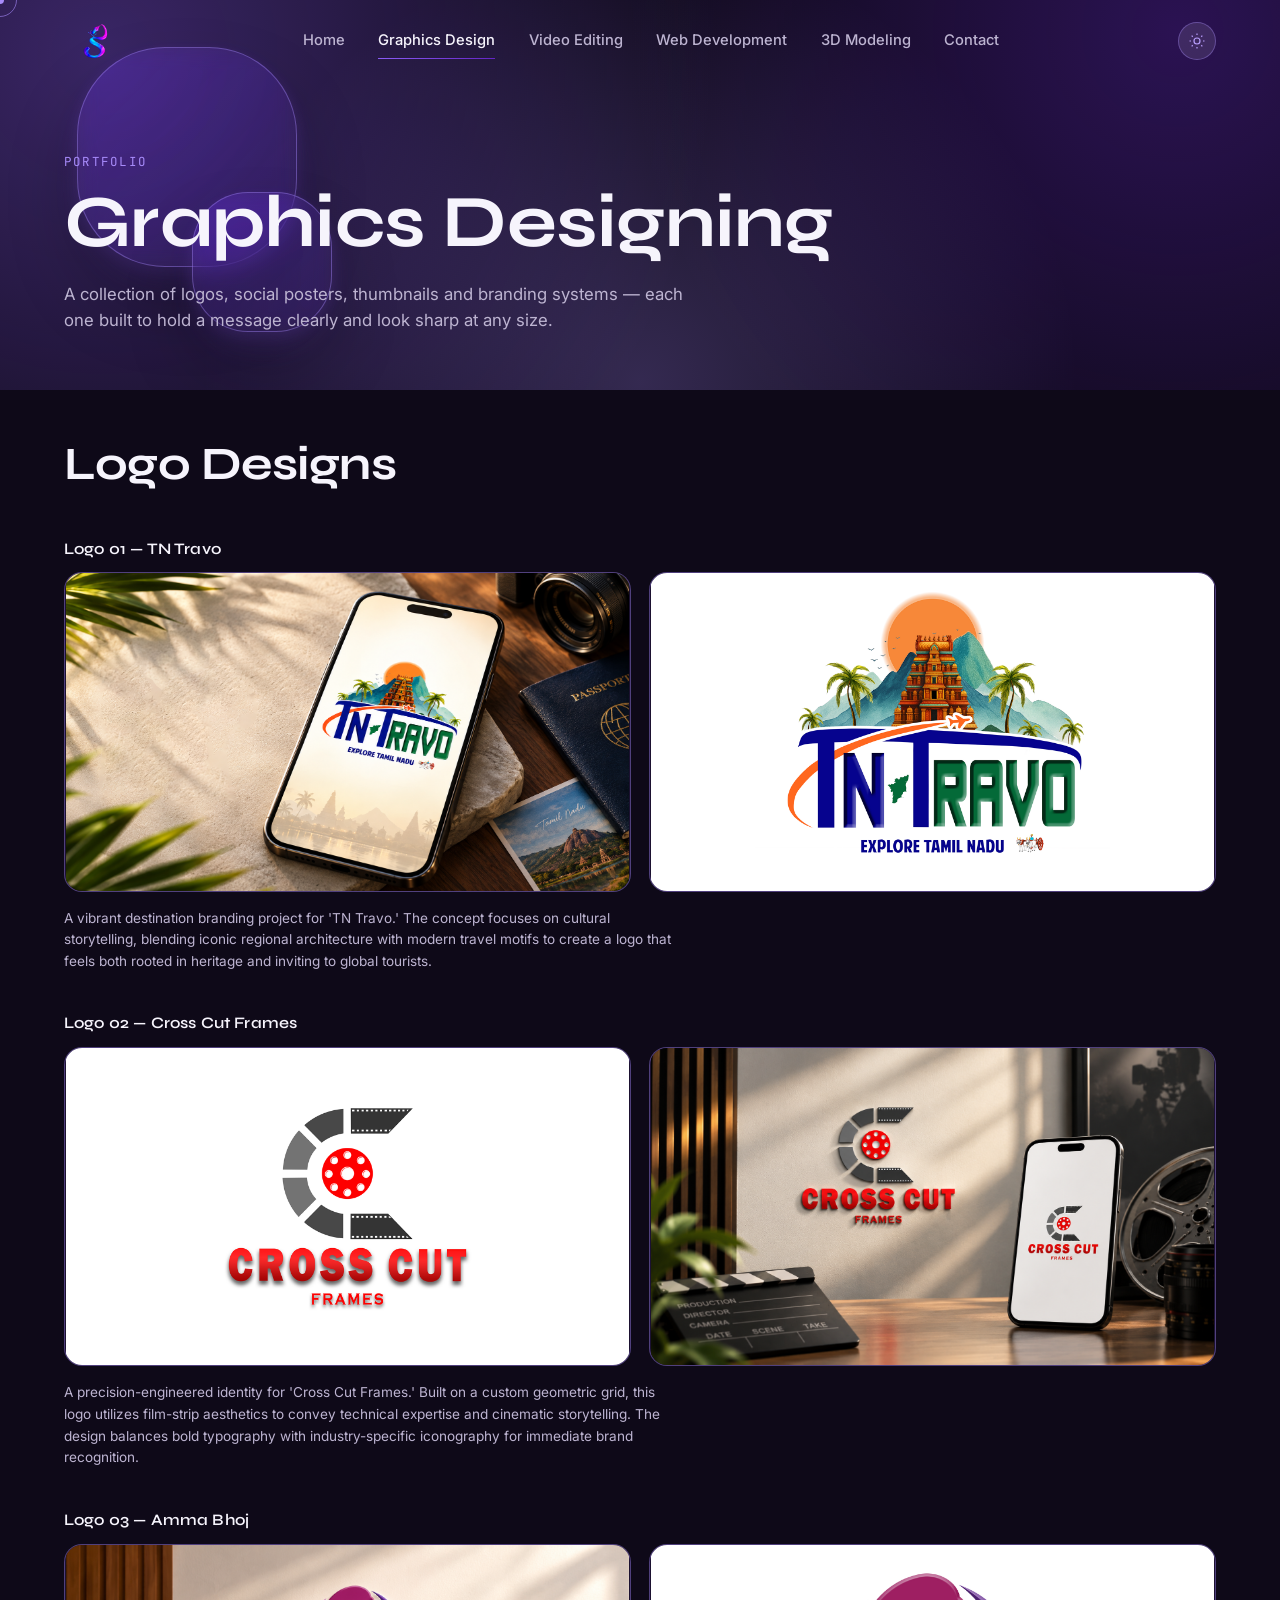
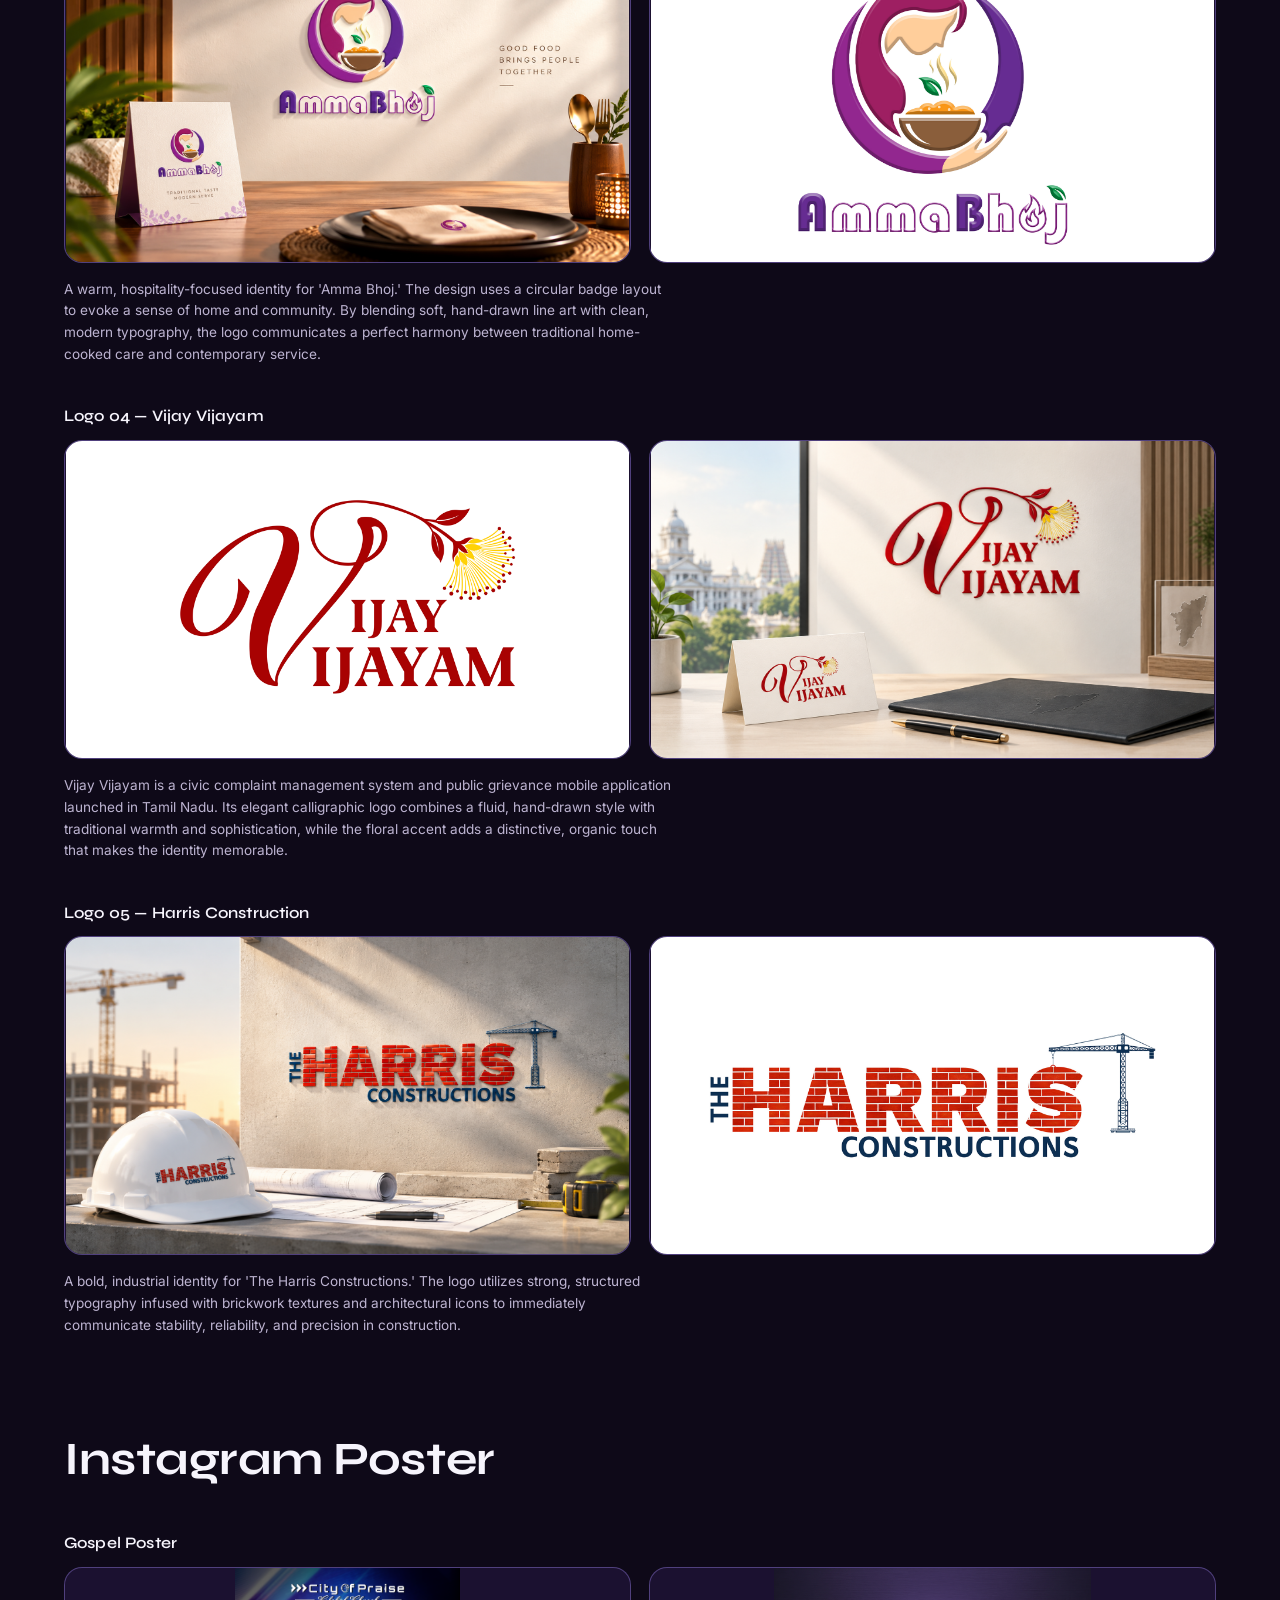
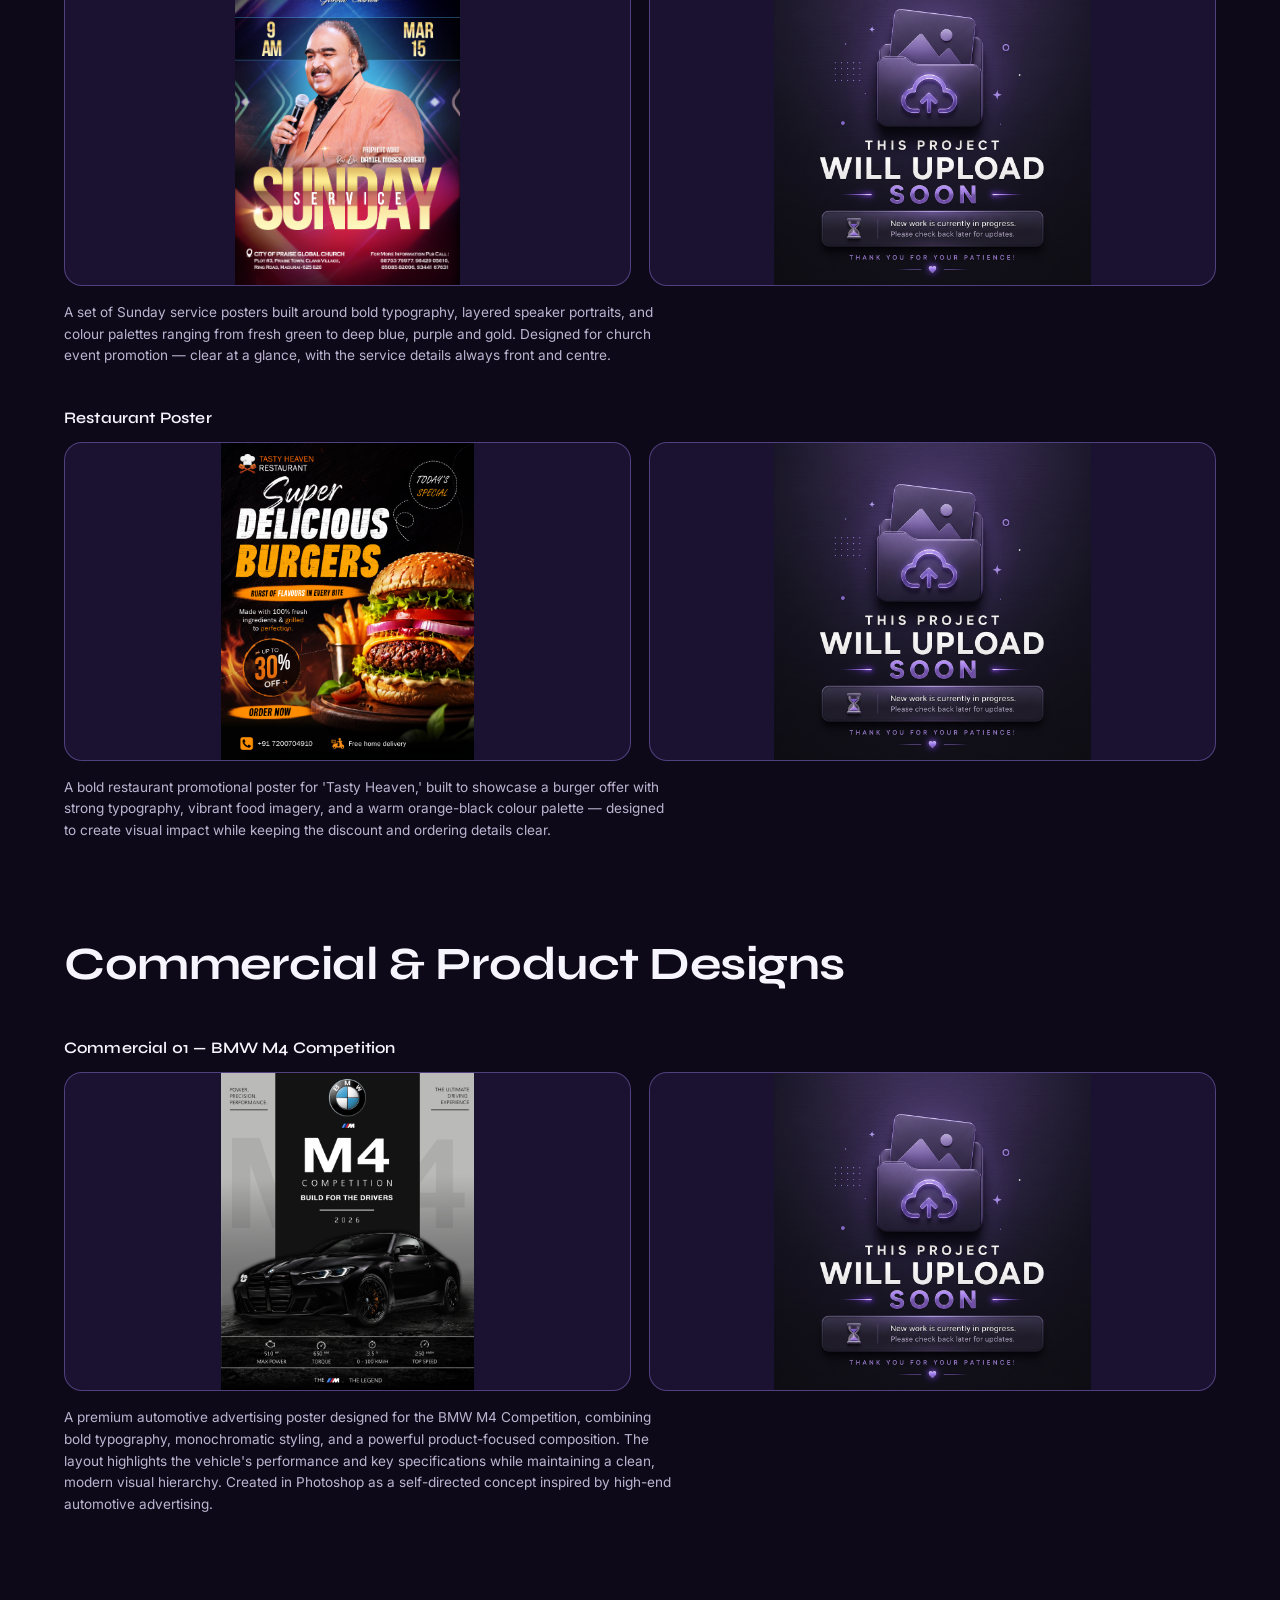
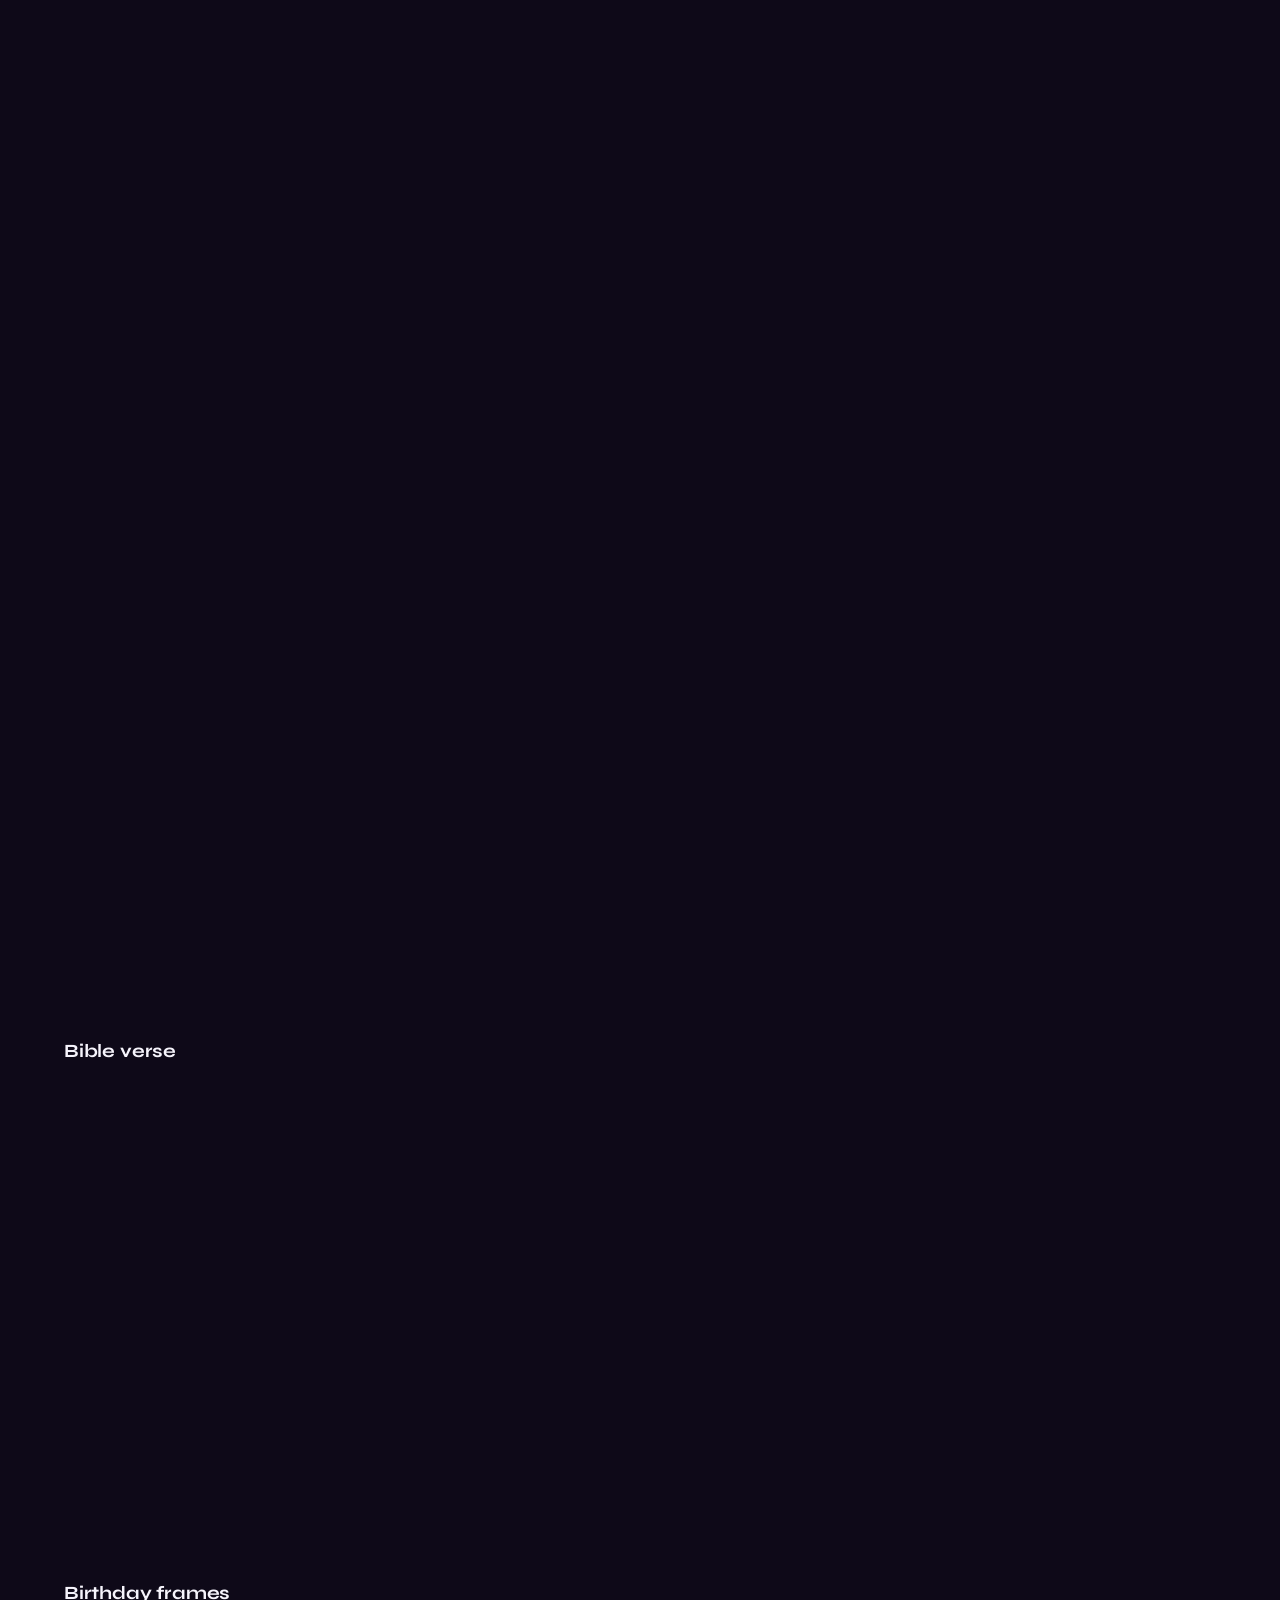
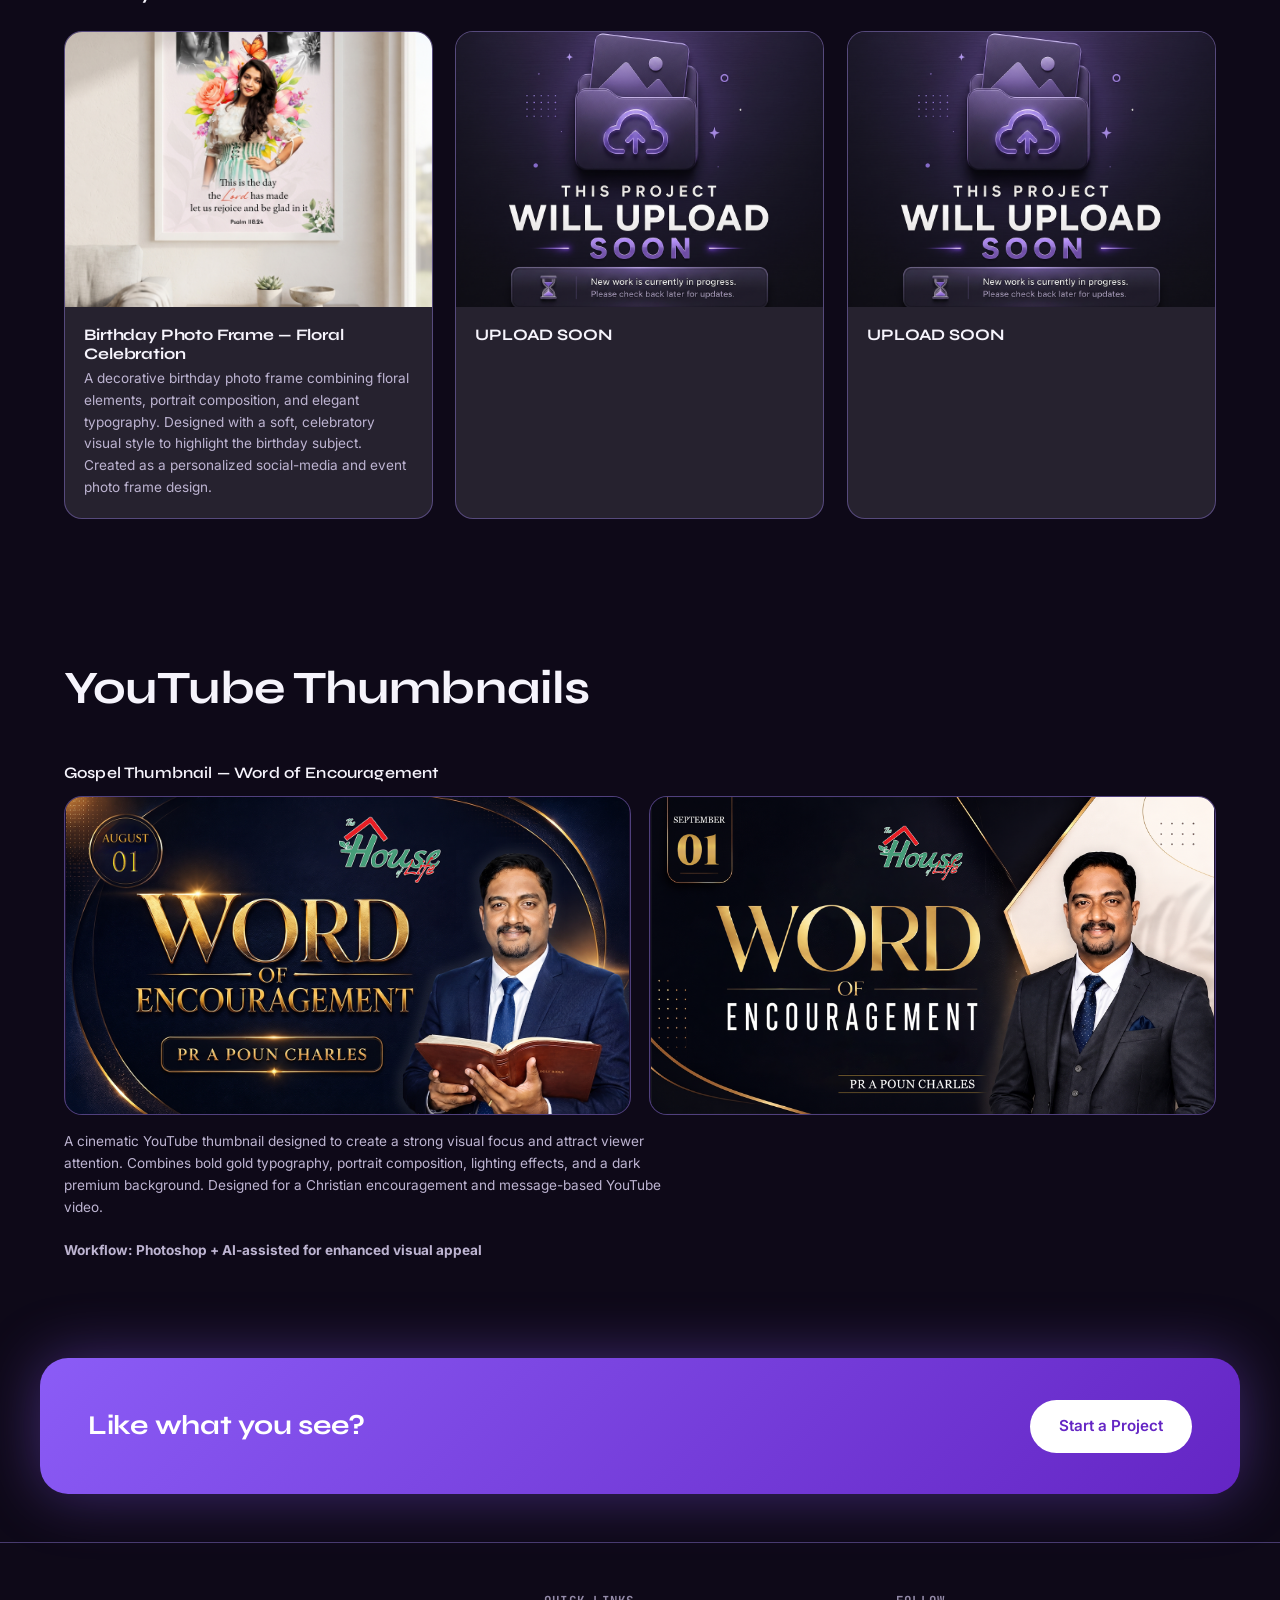
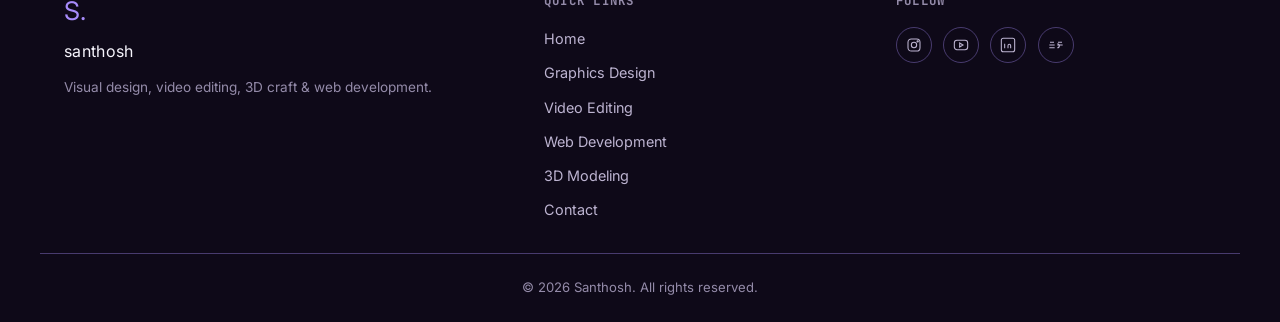
==== graphics.html @ 547f4c9c "Updated portfolio" ====
<!DOCTYPE html>
<html lang="en">
<head>

  <!-- ============ THEME (applied before first paint to avoid a white/dark flash) ============ -->
  <script>
    (function () {
      // Dark is the site's default look. It only stays light if the
      // visitor previously flipped the toggle to light themselves.
      var saved = localStorage.getItem('portfolio-theme');
      if (saved !== 'light') {
        document.documentElement.setAttribute('data-theme', 'dark');
      }
    })();
  </script>

  <!-- ============ META / SEO ============ -->
  <meta charset="UTF-8">
  <meta name="viewport" content="width=device-width, initial-scale=1.0">
  <title>Graphics Design — Santhosh</title>
  <meta name="description" content="Graphic design portfolio by Santhosh: logo design, Instagram posters, YouTube thumbnails and branding projects.">
  <meta name="keywords" content="graphic design portfolio, logo design, poster design, thumbnail design, branding">
  <meta name="author" content="Santhosh">

  <!-- Open Graph -->
  <meta property="og:title" content="Graphics Design — Santhosh">
  <meta property="og:description" content="Logo design, posters, thumbnails and branding projects.">
  <meta property="og:type" content="website">
  <meta property="og:image" content="images/og-image.jpg"> <!-- Change social preview image -->

  <!-- Favicon -->
  <link rel="icon" type="image/png" href="images/favicon.png"> <!-- Change favicon -->

  <!-- Fonts -->
  <link rel="preconnect" href="https://fonts.googleapis.com">
  <link rel="preconnect" href="https://fonts.gstatic.com" crossorigin>
  <link href="https://fonts.googleapis.com/css2?family=Syne:wght@600;700;800&family=Inter:wght@300;400;500;600&family=JetBrains+Mono:wght@400;500&display=swap" rel="stylesheet">

  <!-- Stylesheet -->
  <link rel="stylesheet" href="css/style.css">

</head>
<body data-page="graphics">

  <!-- ============ PRELOADER ============ -->
  <div class="preloader" id="preloader" aria-hidden="true">
    <div class="preloader-inner">
      <img src="images/logo.png" alt="Logo" class="preloader-mark">
      <p class="preloader-text">loading portfolio<span class="dots"><span>.</span><span>.</span><span>.</span></span></p>
    </div>
  </div>

  <!-- ============ SCROLL PROGRESS BAR ============ -->
  <div class="scroll-progress" id="scrollProgress"></div>

  <!-- ============ CUSTOM CURSOR ============ -->
  <div class="cursor-dot" id="cursorDot"></div>
  <div class="cursor-follower" id="cursorFollower"></div>

  <!-- ============ NAVIGATION ============ -->
  <header class="navbar" id="navbar">
    <div class="nav-inner">

      <a href="index.html" class="nav-logo" aria-label="Santhosh home">
  <img src="images/logo.png" alt="Santhosh logo" class="nav-logo-img">
</a>

      <nav class="nav-links" aria-label="Primary navigation">
        <a href="index.html" class="nav-link">Home</a>
        <a href="graphics.html" class="nav-link active-link">Graphics Design</a>
        <a href="video.html" class="nav-link">Video Editing</a>
        <a href="webdev.html" class="nav-link">Web Development</a>
        <a href="modeling.html" class="nav-link">3D Modeling</a>
        <a href="contact.html" class="nav-link">Contact</a>
      </nav>

      <div class="nav-actions">
        <button class="theme-toggle" id="themeToggle" aria-label="Toggle light and dark theme">
          <svg class="icon-sun" viewBox="0 0 24 24" fill="none" stroke="currentColor" stroke-width="1.6"><circle cx="12" cy="12" r="4"/><path d="M12 2v2M12 20v2M4.9 4.9l1.4 1.4M17.7 17.7l1.4 1.4M2 12h2M20 12h2M4.9 19.1l1.4-1.4M17.7 6.3l1.4-1.4"/></svg>
          <svg class="icon-moon" viewBox="0 0 24 24" fill="none" stroke="currentColor" stroke-width="1.6"><path d="M21 12.8A9 9 0 1111.2 3a7 7 0 009.8 9.8z"/></svg>
        </button>
        <button class="menu-toggle" id="menuToggle" aria-label="Open menu" aria-expanded="false">
          <span></span><span></span><span></span>
        </button>
      </div>
    </div>

    <nav class="mobile-menu" id="mobileMenu" aria-label="Mobile navigation">
      <a href="index.html" class="mobile-link">Home</a>
      <a href="graphics.html" class="mobile-link active-link">Graphics Design</a>
      <a href="video.html" class="mobile-link">Video Editing</a>
      <a href="webdev.html" class="mobile-link">Web Development</a>
      <a href="modeling.html" class="mobile-link">3D Modeling</a>
      <a href="contact.html" class="mobile-link">Contact</a>
    </nav>
  </header>

  <main id="main-content">

    <!-- ============ PAGE HERO BANNER ============ -->
    <section class="page-hero">
      <div class="hero-bg" aria-hidden="true">
        <div class="gradient-mesh"></div>
        <div class="glass-shape shape-1"></div>
        <div class="glass-shape shape-2"></div>
      </div>
      <div class="container">
        <p class="eyebrow reveal" data-reveal>Portfolio</p>
        <h1 class="page-title reveal" data-reveal>Graphics Designing</h1>
        <!-- Change description -->
        <p class="page-desc reveal" data-reveal>
          A collection of logos, social posters, thumbnails and branding systems —
          each one built to hold a message clearly and look sharp at any size.
        </p>
      </div>
    </section>
    <!-- ============ LOGO DESIGNS ============ -->
    <!-- Each logo = 1 project block = 2x 16:9 mockup boxes (object-fit:contain, no crop/no stretch) + 1 shared description.
         Second mockup slot uses the "upload soon" placeholder until a second mockup shot is ready — swap the src when available. -->
    <section class="gallery-section" id="logos">
      <div class="container">
        <h2 class="section-title reveal" data-reveal>Logo Designs</h2>

        <div class="proj-block reveal" data-reveal>
          <h4 class="proj-title">Logo 01 — TN Travo</h4>
          <div class="proj-mockups">
            <figure class="proj-mockup" data-category="logos" data-lightbox>
              <img src="images\Tn travo logo mockup 1.png" alt="TN Travo logo mockup one" loading="lazy">
              <h4 class="sr-only">TN Travo</h4>
            </figure>
            <figure class="proj-mockup" data-category="logos" data-lightbox>
              <!-- Swap for a second TN Travo mockup shot when ready -->
              <img src="images\Tn travo logo mockup 2.png" alt="TN Travo logo mockup two" loading="lazy">
              <h4 class="sr-only">TN Travo</h4>
            </figure>
          </div>
          <p class="proj-desc">A vibrant destination branding project for 'TN Travo.' The concept focuses on cultural storytelling, blending iconic regional architecture with modern travel motifs to create a logo that feels both rooted in heritage and inviting to global tourists.</p>
        </div>

        <div class="proj-block reveal" data-reveal style="--delay:0.1s">
          <h4 class="proj-title">Logo 02 — Cross Cut Frames</h4>
          <div class="proj-mockups">
            <figure class="proj-mockup" data-category="logos" data-lightbox>
              <img src="images\Cross cut frames  2.png" alt="Cross Cut Frames logo mockup one" loading="lazy">
              <h4 class="sr-only">Cross Cut Frames</h4>
            </figure>
            <figure class="proj-mockup" data-category="logos" data-lightbox>
              <!-- Swap for a second Cross Cut Frames mockup shot when ready -->
              <img src="images\Cross cut frames  1.png" alt="Cross Cut Frames logo mockup two" loading="lazy">
              <h4 class="sr-only">Cross Cut Frames</h4>
            </figure>
          </div>
          <p class="proj-desc">A precision-engineered identity for 'Cross Cut Frames.' Built on a custom geometric grid, this logo utilizes film-strip aesthetics to convey technical expertise and cinematic storytelling. The design balances bold typography with industry-specific iconography for immediate brand recognition.</p>
        </div>

        <div class="proj-block reveal" data-reveal style="--delay:0.2s">
          <h4 class="proj-title">Logo 03 — Amma Bhoj</h4>
          <div class="proj-mockups">
            <figure class="proj-mockup" data-category="logos" data-lightbox>
              <img src="images\Amma logo 1.png" alt="Amma Bhoj logo mockup one" loading="lazy">
              <h4 class="sr-only">Amma Bhoj</h4>
            </figure>
            <figure class="proj-mockup" data-category="logos" data-lightbox>
              <!-- Swap for a second Amma Bhoj mockup shot when ready -->
              <img src="images\Amma logo 2.png" alt="Amma Bhoj logo mockup two" loading="lazy">
              <h4 class="sr-only">Amma Bhoj</h4>
            </figure>
          </div>
          <p class="proj-desc">A warm, hospitality-focused identity for 'Amma Bhoj.' The design uses a circular badge layout to evoke a sense of home and community. By blending soft, hand-drawn line art with clean, modern typography, the logo communicates a perfect harmony between traditional home-cooked care and contemporary service.</p>
        </div>

        <div class="proj-block reveal" data-reveal>
          <h4 class="proj-title">Logo 04 — Vijay Vijayam</h4>
          <div class="proj-mockups">
            <figure class="proj-mockup" data-category="logos" data-lightbox>
              <img src="images\Vijay 2.png" alt="Vijay Vijayam logo mockup one" loading="lazy">
              <h4 class="sr-only">Vijay Vijayam</h4>
            </figure>
            <figure class="proj-mockup" data-category="logos" data-lightbox>
              <!-- Swap for a second Vijay Vijayam mockup shot when ready -->
              <img src="images\Vijay 1.png" alt="Vijay Vijayam logo mockup two" loading="lazy">
              <h4 class="sr-only">Vijay Vijayam</h4>
            </figure>
          </div>
          <p class="proj-desc">Vijay Vijayam is a civic complaint management system and public grievance mobile application launched in Tamil Nadu. Its elegant calligraphic logo combines a fluid, hand-drawn style with traditional warmth and sophistication, while the floral accent adds a distinctive, organic touch that makes the identity memorable.</p>
        </div>

        <div class="proj-block reveal" data-reveal style="--delay:0.1s">
          <h4 class="proj-title">Logo 05 — Harris Construction</h4>
          <div class="proj-mockups">
            <figure class="proj-mockup" data-category="logos" data-lightbox>
              <img src="images\Harris.png" alt="Harris Construction logo mockup one" loading="lazy">
              <h4 class="sr-only">Harris Construction</h4>
            </figure>
            <figure class="proj-mockup" data-category="logos" data-lightbox>
              <!-- Swap for a second Harris Construction mockup shot when ready -->
              <img src="images\Harris  2.png" alt="Harris Construction logo mockup two" loading="lazy">
              <h4 class="sr-only">Harris Construction</h4>
            </figure>
          </div>
          <p class="proj-desc">A bold, industrial identity for 'The Harris Constructions.' The logo utilizes strong, structured typography infused with brickwork textures and architectural icons to immediately communicate stability, reliability, and precision in construction.</p>
        </div>

      </div>
    </section>

    <!-- ============ INSTAGRAM POSTER ============ -->
    <!-- Single section: each project is one combined mockup (multiple posters laid out
         inside one designed mockup image) shown as 2x 16:9 boxes + a shared description.
         Replace the "upload soon" slot with the actual composite mockup image once exported. -->
    <section class="gallery-section" id="posters">
      <div class="container">
        <h2 class="section-title reveal" data-reveal>Instagram Poster</h2>

        <div class="proj-block reveal" data-reveal>
          <h4 class="proj-title">Gospel Poster</h4>
          <div class="proj-mockups">
            <figure class="proj-mockup" data-category="posters" data-lightbox>
              <img src="images\sunday poster 11.png" alt="Gospel poster mockup one" loading="lazy">
              <h4 class="sr-only">Gospel Poster</h4>
            </figure>
            <figure class="proj-mockup" data-category="posters" data-lightbox>
              <!-- Swap for the combined gospel-posters mockup image when ready -->
              <img src="images\uplode soon.png" alt="Gospel poster mockup two" loading="lazy">
              <h4 class="sr-only">Gospel Poster</h4>
            </figure>
          </div>
          <p class="proj-desc">A set of Sunday service posters built around bold typography, layered speaker portraits, and colour palettes ranging from fresh green to deep blue, purple and gold. Designed for church event promotion — clear at a glance, with the service details always front and centre.</p>
        </div>

        <div class="proj-block reveal" data-reveal style="--delay:0.1s">
          <h4 class="proj-title">Restaurant Poster</h4>
          <div class="proj-mockups">
            <figure class="proj-mockup" data-category="posters" data-lightbox>
              <img src="images\restorent poster 1.png" alt="Restaurant poster mockup one" loading="lazy">
              <h4 class="sr-only">Restaurant Poster</h4>
            </figure>
            <figure class="proj-mockup" data-category="posters" data-lightbox>
              <!-- Swap for the combined restaurant-posters mockup image when ready -->
              <img src="images\uplode soon.png" alt="Restaurant poster mockup two" loading="lazy">
              <h4 class="sr-only">Restaurant Poster</h4>
            </figure>
          </div>
          <p class="proj-desc">A bold restaurant promotional poster for 'Tasty Heaven,' built to showcase a burger offer with strong typography, vibrant food imagery, and a warm orange-black colour palette — designed to create visual impact while keeping the discount and ordering details clear.</p>
        </div>

      </div>
    </section>

<!-- ============ Commercial & Product Designs ============ -->

    <section class="gallery-section" id="commercial">
      <div class="container">
        <h2 class="section-title reveal" data-reveal>Commercial & Product Designs</h2>

        <div class="proj-block reveal" data-reveal>
          <h4 class="proj-title">Commercial 01 — BMW M4 Competition</h4>
          <div class="proj-mockups">
            <figure class="proj-mockup" data-category="commercial" data-lightbox>
              <img src="images\bmw poster.png" alt="BMW M4 Competition poster mockup one" loading="lazy">
              <h4 class="sr-only">BMW M4 Competition</h4>
            </figure>
            <figure class="proj-mockup" data-category="commercial" data-lightbox>
              <!-- Swap for a second BMW M4 mockup shot when ready -->
              <img src="images\uplode soon.png" alt="BMW M4 Competition poster mockup two" loading="lazy">
              <h4 class="sr-only">BMW M4 Competition</h4>
            </figure>
          </div>
          <p class="proj-desc">A premium automotive advertising poster designed for the BMW M4 Competition, combining bold typography, monochromatic styling, and a powerful product-focused composition. The layout highlights the vehicle's performance and key specifications while maintaining a clean, modern visual hierarchy. Created in Photoshop as a self-directed concept inspired by high-end automotive advertising.</p>
        </div>

        <div class="proj-block reveal" data-reveal style="--delay:0.1s">
          <h4 class="proj-title">Commercial 02 — Porsche 718 Cayman GT4</h4>
          <div class="proj-mockups">
            <figure class="proj-mockup" data-category="commercial" data-lightbox>
              <img src="images\porsche poster.png" alt="Porsche 718 Cayman GT4 poster mockup one" loading="lazy">
              <h4 class="sr-only">Porsche 718 Cayman GT4</h4>
            </figure>
            <figure class="proj-mockup" data-category="commercial" data-lightbox>
              <!-- Swap for a second Porsche 718 mockup shot when ready -->
              <img src="images\uplode soon.png" alt="Porsche 718 Cayman GT4 poster mockup two" loading="lazy">
              <h4 class="sr-only">Porsche 718 Cayman GT4</h4>
            </figure>
          </div>
          <p class="proj-desc">A premium automotive poster concept created for the Porsche 718 Cayman GT4. Designed around a bold black-and-yellow visual system with dynamic typography and performance-focused details. Created as a personal design project to explore automotive advertising and visual composition.</p>
        </div>

        <div class="proj-block reveal" data-reveal style="--delay:0.2s">
          <h4 class="proj-title">Commercial 03 — Upload Soon</h4>
          <div class="proj-mockups">
            <figure class="proj-mockup" data-category="commercial" data-lightbox>
              <!-- Swap for the mockup once this project is ready -->
              <img src="images\uplode soon.png" alt="Commercial poster mockup one" loading="lazy">
              <h4 class="sr-only">Commercial project — upload soon</h4>
            </figure>
            <figure class="proj-mockup" data-category="commercial" data-lightbox>
              <img src="images\uplode soon.png" alt="Commercial poster mockup two" loading="lazy">
              <h4 class="sr-only">Commercial project — upload soon</h4>
            </figure>
          </div>
          <p class="proj-desc">A new commercial/product poster — details and mockups coming soon.</p>
        </div>

      </div>
    </section>

<!-- ============ photo frames ============ -->

    <section class="gallery-section" id="photo-frames">
      <div class="container">
        <h2 class="section-title reveal" data-reveal>Photo Frame designs</h2>
        <h3>Bible verse</h3>
        <br>
        <div class="gallery-grid" data-gallery>

          <figure class="gallery-item zoom-item reveal" data-reveal data-category="posters" data-lightbox>
            <!-- Change project image -->
            <img src="images\gospel frame 2.png" alt="Instagram poster design one" loading="lazy">
            <figcaption>
              <h4>The Lord Is My Shepherd</h4>
              <p>A peaceful Bible verse photo frame inspired by <b>Psalm 23:1</b>.
Designed with a warm, minimal composition and pastoral imagery.
Created to bring a calm and faith-centered atmosphere to any space.</p>
            </figcaption>
          </figure>

          <figure class="gallery-item zoom-item reveal" data-reveal data-category="posters" data-lightbox style="--delay:0.1s">
            <img src="images\gospel frame 1.png" alt="Instagram poster design two" loading="lazy">
            <figcaption>
              <h4>Faith Can Move Mountains</h4>
              <p>A bold Bible verse frame inspired by <b>Matthew 17:20</b>.
Combines expressive typography with vibrant mountain imagery to emphasize faith and strength.
Designed as an uplifting visual reminder for everyday inspiration.</p>
            </figcaption>
          </figure>

          <figure class="gallery-item zoom-item reveal" data-reveal data-category="posters" data-lightbox style="--delay:0.2s">
            <img src="images\gospel frame 3.png" alt="Bible verse frame design three" loading="lazy">
            <figcaption>
              <h4>You Are the Light of the World</h4>
              <p>A modern Bible verse photo frame inspired by <b>Matthew 5:14</b>.
Uses dramatic lighting, bold typography, and a globe-inspired visual to represent hope and guidance.
Designed to create a meaningful and inspiring visual statement.</p>
            </figcaption>
          </figure>
        </div>

        <h3>Birthday frames</h3>
        <br>
        <div class="gallery-grid" data-gallery>

          <figure class="gallery-item zoom-item reveal" data-reveal data-category="posters" data-lightbox>
            <!-- Change project image -->
            <img src="images\birthday frame 1.jpg" alt="Instagram poster design one" loading="lazy">
            <figcaption>
              <h4>Birthday Photo Frame — Floral Celebration</h4>
              <p>A decorative birthday photo frame combining floral elements, portrait composition, and elegant typography.
Designed with a soft, celebratory visual style to highlight the birthday subject.
Created as a personalized social-media and event photo frame design.</p>
            </figcaption>
          </figure>

          <figure class="gallery-item zoom-item reveal" data-reveal data-category="posters" data-lightbox style="--delay:0.1s">
            <img src="images\uplode soon.png" alt="Birthday frame design two" loading="lazy">
            <figcaption>
              <h4>UPLOAD SOON</h4>
              <p></p>
            </figcaption>
          </figure>

          <figure class="gallery-item zoom-item reveal" data-reveal data-category="posters" data-lightbox style="--delay:0.2s">
            <img src="images\uplode soon.png" alt="Bible verse frame design three" loading="lazy">
            <figcaption>
              <h4>UPLOAD SOON</h4>
              <p></p>
            </figcaption>
          </figure>
        </div>
      </div>
    </section>



    <!-- ============ YOUTUBE THUMBNAILS ============ -->
    <section class="gallery-section" id="thumbnails">
      <div class="container">
        <h2 class="section-title reveal" data-reveal>YouTube Thumbnails</h2>

        <div class="proj-block reveal" data-reveal>
          <h4 class="proj-title">Gospel Thumbnail — Word of Encouragement</h4>
          <div class="proj-mockups">
            <figure class="proj-mockup" data-category="thumbnails" data-lightbox>
              <img src="images\august 1.png" alt="Gospel thumbnail mockup one" loading="lazy">
              <h4 class="sr-only">Gospel Thumbnail — Word of Encouragement</h4>
            </figure>
            <figure class="proj-mockup" data-category="thumbnails" data-lightbox>
              <img src="images\sep 1.png" alt="Gospel thumbnail mockup two" loading="lazy">
              <h4 class="sr-only">Gospel Thumbnail — Word of Encouragement</h4>
            </figure>
          </div>
          <p class="proj-desc">A cinematic YouTube thumbnail designed to create a strong visual focus and attract viewer attention. Combines bold gold typography, portrait composition, lighting effects, and a dark premium background. Designed for a Christian encouragement and message-based YouTube video.<br><br><b>Workflow: Photoshop + AI-assisted for enhanced visual appeal</b></p>
        </div>

      </div>
    </section>

    <!-- ============ BRANDING PROJECTS ============ -->
      

    <!-- ============ CTA STRIP ============ -->
    <section class="cta-strip">
      <div class="container cta-inner reveal" data-reveal>
        <h2>Like what you see?</h2>
        <a href="contact.html" class="btn btn-primary ripple" data-magnetic><span>Start a Project</span></a>
      </div>
    </section>

  </main>

  <!-- ============ LIGHTBOX ============ -->
  <div class="lightbox" id="lightbox" aria-hidden="true">
    <button class="lightbox-close" id="lightboxClose" aria-label="Close preview">&times;</button>
    <button class="lightbox-nav lightbox-prev" id="lightboxPrev" aria-label="Previous image">
      <svg viewBox="0 0 24 24" fill="none" stroke="currentColor" stroke-width="2"><path d="M15 18l-6-6 6-6"/></svg>
    </button>
    <img src="" alt="" id="lightboxImage" class="lightbox-image">
    <button class="lightbox-nav lightbox-next" id="lightboxNext" aria-label="Next image">
      <svg viewBox="0 0 24 24" fill="none" stroke="currentColor" stroke-width="2"><path d="M9 18l6-6-6-6"/></svg>
    </button>
    <p class="lightbox-caption" id="lightboxCaption"></p>
  </div>

  <!-- ============ FOOTER ============ -->
  <footer class="site-footer">
    <div class="container footer-inner">
      <div class="footer-brand">
        <span class="logo-mark">S.</span>
        <span class="logo-word">santhosh</span>
        <p>Visual design, video editing, 3D craft &amp; web development.</p>
      </div>

      <div class="footer-links">
        <h5>Quick Links</h5>
        <a href="index.html">Home</a>
        <a href="graphics.html">Graphics Design</a>
        <a href="video.html">Video Editing</a>
        <a href="webdev.html">Web Development</a>
        <a href="modeling.html">3D Modeling</a>
        <a href="contact.html">Contact</a>
      </div>

      <div class="footer-social">
        <h5>Follow</h5>
        <div class="social-icons">
          <a href="https://www.instagram.com/v_san_thosh/?hl=en" aria-label="Instagram" class="social-icon"><svg viewBox="0 0 24 24" fill="none" stroke="currentColor" stroke-width="1.6"><rect x="3" y="3" width="18" height="18" rx="5"/><circle cx="12" cy="12" r="4"/><circle cx="17.5" cy="6.5" r="1"/></svg></a>
          <a href="https://www.youtube.com/@SanthoshSanthosh-l7y" aria-label="YouTube" class="social-icon"><svg viewBox="0 0 24 24" fill="none" stroke="currentColor" stroke-width="1.6"><rect x="2" y="5" width="20" height="14" rx="4"/><polygon points="10 9 15 12 10 15 10 9"/></svg></a>
          <a href="https://www.linkedin.com/in/santhosh26122006/" aria-label="LinkedIn" class="social-icon"><svg viewBox="0 0 24 24" fill="none" stroke="currentColor" stroke-width="1.6"><rect x="2" y="2" width="20" height="20" rx="3"/><path d="M7 10v7M7 7v.01M12 17v-4a2 2 0 014 0v4M12 13v4"/></svg></a>
          <a href="#" aria-label="Behance" class="social-icon"><svg viewBox="0 0 24 24" fill="none" stroke="currentColor" stroke-width="1.6"><path d="M3 8h6M2 12h8M2 16h8M15 8h6M14 12h8M14 16a3 3 0 100-6"/></svg></a>
        </div>
      </div>
    </div>
    <div class="footer-bottom container">
      <p>&copy; <span id="year"></span> Santhosh. All rights reserved.</p>
    </div>
  </footer>

  <!-- ============ BACK TO TOP ============ -->
  <button class="back-to-top" id="backToTop" aria-label="Back to top">
    <svg viewBox="0 0 24 24" fill="none" stroke="currentColor" stroke-width="2"><path d="M12 19V5M5 12l7-7 7 7"/></svg>
  </button>

  <!-- ============ SCRIPTS ============ -->
  <script src="js/script.js"></script>
  <script src="js/gallery.js"></script>

</body>
</html>
---- css/style.css ----
/* ====================================================================
   SANTHOSH — PORTFOLIO STYLESHEET
   Structure:
   1. CSS Variables (design tokens)
   2. Reset & Base
   3. Typography
   4. Layout Utilities
   5. Buttons & Ripple
   6. Preloader
   7. Scroll Progress Bar
   8. Custom Cursor
   9. Navbar
   10. Hero (home)
   11. Marquee
   12. Skills
   13. Services
   14. About + Counters
   15. Timeline
   16. Featured Projects
   17. Testimonials
   18. CTA Strip
   19. Footer + Back to Top
   20. Page Hero (inner pages)
   21. Filter Bar
   22. Gallery Grid / Lightbox
   23. Video Cards / Reels / Commercial
   24. 3D Project Layout
   25. Contact Form / Info / Map
   26. Scroll Reveal + Keyframes
   27. Responsive
   28. Enhanced 3D Tilt / Magnetic Buttons
   29. YouTube Embed (Video Page)
   30. Web Development Page
   31. Fine-Grained Responsive (320–1920px)
   ==================================================================== */


/* ==================== 1. CSS VARIABLES ==================== */
:root {

  /* ---- Colors (light theme / default) ----
     White base, light-purple accents, gray text — tuned for clear
     readability. --white is the main TEXT color variable name (kept
     for compatibility with the rest of the file) even though in this
     light theme it actually holds a dark plum-gray for contrast. */
  --bg-primary: #faf9fd;
  --bg-secondary: #ffffff;
  --bg-elevated: #f2eefa;

  --purple-50:  #f3effe;
  --purple-300: #8b5cf6;
  --purple-400: #7c3aed;
  --purple-500: #8b5cf6;
  --purple-600: #7c3aed;
  --purple-700: #6425c4;

  --white: #241a35;
  --gray-100: #3a3049;
  --gray-300: #635b76;
  --gray-500: #837c93;
  --gray-700: #a79fbd;

  --glass-bg: rgba(139, 92, 246, 0.11);
  --glass-bg-strong: rgba(139, 92, 246, 0.19);
  --glass-border: rgba(124, 58, 237, 0.28);
  --glass-border-strong: rgba(124, 58, 237, 0.5);
  --glass-blur: 36px;
  --glass-highlight: rgba(255, 255, 255, 0.5);

  --shadow-glow: 0 0 60px rgba(139, 92, 246, 0.3);
  --shadow-soft: 0 24px 60px rgba(109, 40, 217, 0.18);
  --shadow-3d: 0 40px 80px -22px rgba(88, 28, 165, 0.38), 0 16px 34px -10px rgba(88, 28, 165, 0.26), 0 4px 12px rgba(88, 28, 165, 0.16);

  --gradient-primary: linear-gradient(135deg, var(--purple-500), var(--purple-700));
  --gradient-text: linear-gradient(135deg, #7c3aed, var(--purple-600) 60%, #5b21b6);
  --gradient-mesh: radial-gradient(circle at 15% 20%, rgba(139,92,246,0.16), transparent 45%),
                    radial-gradient(circle at 85% 15%, rgba(109,40,217,0.14), transparent 40%),
                    radial-gradient(circle at 50% 90%, rgba(167,139,250,0.14), transparent 50%);

  --navbar-scrolled-bg: rgba(255, 255, 255, 0.75);
  --mobile-menu-bg: rgba(255, 255, 255, 0.96);

  /* ---- Typography ---- */
  --font-display: 'Syne', sans-serif;
  --font-body: 'Inter', sans-serif;
  --font-mono: 'JetBrains Mono', monospace;

  --fs-h1: clamp(2.6rem, 6vw, 4.6rem);
  --fs-h2: clamp(1.9rem, 4vw, 2.9rem);
  --fs-h3: 1.35rem;
  --fs-body: 1rem;
  --fs-small: 0.85rem;

  /* ---- Spacing ---- */
  --space-xs: 0.5rem;
  --space-sm: 1rem;
  --space-md: 1.75rem;
  --space-lg: 3rem;
  --space-xl: 5.5rem;
  --container-w: 1200px;

  /* ---- Radius ---- */
  --radius-sm: 10px;
  --radius-md: 18px;
  --radius-lg: 28px;
  --radius-pill: 999px;

  /* ---- Motion ---- */
  --ease: cubic-bezier(0.22, 1, 0.36, 1);
  --t-fast: 0.2s;
  --t-med: 0.4s;
  --t-slow: 0.8s;
}

/* ---- Dark theme overrides (toggled on via the theme switch) ----
   Kept deliberately high-contrast: light-gray/white text on a deep
   plum-black background so it stays easy to read, not murky. */
[data-theme="dark"] {
  --bg-primary: #0e0918;
  --bg-secondary: #150d24;
  --bg-elevated: #1b1130;

  --purple-300: #b79dfb;
  --purple-400: #a78bfa;

  --white: #f6f4fc;
  --gray-100: #e3ddf0;
  --gray-300: #bdb4d1;
  --gray-500: #948ba9;
  --gray-700: #635c78;

  --glass-bg: rgba(255, 255, 255, 0.1);
  --glass-bg-strong: rgba(255, 255, 255, 0.16);
  --glass-border: rgba(167, 139, 250, 0.38);
  --glass-border-strong: rgba(167, 139, 250, 0.6);
  --glass-blur: 36px;
  --glass-highlight: rgba(255, 255, 255, 0.22);

  --shadow-glow: 0 0 60px rgba(139, 92, 246, 0.4);
  --shadow-soft: 0 28px 70px rgba(0, 0, 0, 0.6);
  --shadow-3d: 0 40px 90px -22px rgba(0, 0, 0, 0.65), 0 16px 34px -10px rgba(139, 92, 246, 0.38), 0 4px 14px rgba(139, 92, 246, 0.2);

  --gradient-text: linear-gradient(135deg, #cbb6ff, var(--purple-400) 60%, var(--purple-600));
  --gradient-mesh: radial-gradient(circle at 15% 20%, rgba(139,92,246,0.35), transparent 45%),
                    radial-gradient(circle at 85% 15%, rgba(109,40,217,0.3), transparent 40%),
                    radial-gradient(circle at 50% 90%, rgba(167,139,250,0.25), transparent 50%);

  --navbar-scrolled-bg: rgba(14, 9, 24, 0.7);
  --mobile-menu-bg: rgba(14, 9, 24, 0.92);
}


/* ==================== 2. RESET & BASE ==================== */
*, *::before, *::after { box-sizing: border-box; margin: 0; padding: 0; }

html { scroll-behavior: smooth; }

body {
  background: var(--bg-primary);
  color: var(--white);
  font-family: var(--font-body);
  font-weight: 400;
  line-height: 1.6;
  overflow-x: hidden;
  transition: background var(--t-med) var(--ease), color var(--t-med) var(--ease);
  transform-origin: center top;
}

/* ---- Premium page-to-page transitions (native, GPU-composited) ----
   Uses the browser's built-in Cross-Document View Transitions API instead
   of a JS click-intercept + setTimeout delay. This adds zero navigation
   lag: the browser starts loading the next page immediately on click, and
   animates the crossfade/swap on the compositor thread once it's ready.
   Any browser without support (older Safari/Firefox) just does a normal,
   instant navigation — no broken behavior, no delay, nothing to feel
   "laggy." Chrome/Edge 126+ and Safari 18+ support this today. */
@view-transition {
  navigation: auto;
}

::view-transition-old(root) {
  animation: vt-fade-scale-out 0.4s cubic-bezier(0.4, 0, 0.2, 1) both;
}
::view-transition-new(root) {
  animation: vt-fade-scale-in 0.45s cubic-bezier(0.16, 1, 0.3, 1) both;
}
@keyframes vt-fade-scale-out {
  to { opacity: 0; transform: scale(0.97); }
}
@keyframes vt-fade-scale-in {
  from { opacity: 0; transform: scale(1.03); }
}

img { max-width: 100%; display: block; }
a { color: inherit; text-decoration: none; }
button { font-family: inherit; cursor: pointer; background: none; border: none; color: inherit; }
ul { list-style: none; }

/* Focus states for accessibility */
a:focus-visible, button:focus-visible, input:focus-visible, textarea:focus-visible {
  outline: 2px solid var(--purple-400);
  outline-offset: 3px;
  border-radius: 4px;
}

/* Respect reduced motion */
@media (prefers-reduced-motion: reduce) {
  *, *::before, *::after {
    animation-duration: 0.001ms !important;
    animation-iteration-count: 1 !important;
    transition-duration: 0.001ms !important;
    scroll-behavior: auto !important;
  }
}

/* Hide native cursor on devices using the custom cursor */
body.has-custom-cursor, body.has-custom-cursor a, body.has-custom-cursor button {
  cursor: none;
}


/* ==================== 3. TYPOGRAPHY ==================== */
h1, h2, h3, h4 {
  font-family: var(--font-display);
  font-weight: 700;
  letter-spacing: -0.01em;
  line-height: 1.15;
}

.text-gradient {
  background: var(--gradient-text);
  background-size: 200% auto;
  -webkit-background-clip: text;
  background-clip: text;
  color: transparent;
  animation: gradient-shimmer 6s ease-in-out infinite;
}
@keyframes gradient-shimmer {
  0%, 100% { background-position: 0% center; }
  50% { background-position: 100% center; }
}

.eyebrow {
  font-family: var(--font-mono);
  font-size: 0.78rem;
  letter-spacing: 0.18em;
  text-transform: uppercase;
  color: var(--purple-400);
  margin-bottom: var(--space-xs);
}

.section-title { font-size: var(--fs-h2); margin-bottom: var(--space-lg); }
.section-title.center, .eyebrow.center { text-align: center; }

.page-title { font-size: var(--fs-h1); margin-bottom: var(--space-sm); }
.page-desc { color: var(--gray-300); max-width: 620px; font-size: 1.05rem; }


/* ==================== 4. LAYOUT UTILITIES ==================== */
.container { max-width: var(--container-w); margin: 0 auto; padding: 0 1.5rem; }

section { padding: var(--space-xl) 0; position: relative; }

.glass-card {
  position: relative;
  background: var(--glass-bg);
  border: 1px solid var(--glass-border);
  border-radius: var(--radius-md);
  backdrop-filter: blur(var(--glass-blur)) saturate(160%);
  -webkit-backdrop-filter: blur(var(--glass-blur)) saturate(160%);
  box-shadow: var(--shadow-soft), inset 0 1px 0 var(--glass-highlight);
  transition: transform var(--t-med) var(--ease), border-color var(--t-med) var(--ease), box-shadow var(--t-med) var(--ease);
}
/* Faint top-edge light catch — the detail that sells "glass" over "flat panel" */
.glass-card::before {
  content: '';
  position: absolute; inset: 0;
  border-radius: inherit;
  padding: 1px;
  background: linear-gradient(160deg, var(--glass-highlight), transparent 40%);
  -webkit-mask: linear-gradient(#fff 0 0) content-box, linear-gradient(#fff 0 0);
  -webkit-mask-composite: xor;
  mask-composite: exclude;
  opacity: 0.5;
  pointer-events: none;
}


/* ==================== 5. BUTTONS & RIPPLE ==================== */
.btn {
  position: relative;
  overflow: hidden;
  display: inline-flex;
  align-items: center;
  gap: 0.5rem;
  padding: 0.9rem 1.8rem;
  border-radius: var(--radius-pill);
  font-weight: 600;
  font-size: 0.95rem;
  transition: transform var(--t-fast) var(--ease), box-shadow var(--t-fast) var(--ease), background var(--t-fast) var(--ease);
}

.btn-primary {
  background: var(--gradient-primary);
  color: #fff;
  box-shadow: 0 14px 34px rgba(139, 92, 246, 0.4), inset 0 1px 0 rgba(255,255,255,0.25);
}
.btn-primary:hover { transform: translateY(-4px) scale(1.02); box-shadow: 0 22px 50px rgba(139, 92, 246, 0.55), inset 0 1px 0 rgba(255,255,255,0.3); }

/* Diagonal light sweep across primary buttons on hover — subtle premium touch */
.btn-primary::before {
  content: '';
  position: absolute; top: 0; left: -60%;
  width: 40%; height: 100%;
  background: linear-gradient(120deg, transparent, rgba(255,255,255,0.35), transparent);
  transform: skewX(-20deg);
  transition: left 0.7s var(--ease);
  pointer-events: none;
}
.btn-primary:hover::before { left: 130%; }

.btn-glass {
  position: relative;
  background: var(--glass-bg-strong);
  border: 1px solid var(--glass-border-strong);
  color: var(--white);
  backdrop-filter: blur(20px) saturate(180%);
  -webkit-backdrop-filter: blur(20px) saturate(180%);
  box-shadow: 0 10px 26px rgba(88,28,165,0.16), inset 0 1px 0 var(--glass-highlight);
}
.btn-glass:hover { transform: translateY(-4px) scale(1.02); border-color: var(--purple-400); box-shadow: var(--shadow-3d); }

.btn-ghost {
  background: transparent;
  color: var(--purple-300);
  border: 1px solid var(--glass-border);
}
.btn-ghost:hover { color: var(--white); transform: translateY(-4px); border-color: var(--purple-400); background: var(--glass-bg); }

/* Ripple click effect */
.ripple { position: relative; }
.ripple-circle {
  position: absolute;
  border-radius: 50%;
  background: rgba(255, 255, 255, 0.5);
  transform: scale(0);
  animation: ripple-anim 0.6s var(--ease);
  pointer-events: none;
}
@keyframes ripple-anim {
  to { transform: scale(2.6); opacity: 0; }
}


/* ==================== 6. PRELOADER ==================== */
.preloader {
  position: fixed;
  inset: 0;
  z-index: 9999;
  background: var(--bg-primary);
  display: flex;
  align-items: center;
  justify-content: center;
  transition: opacity 0.6s var(--ease), visibility 0.6s var(--ease);
}
.preloader.loaded { opacity: 0; visibility: hidden; }

/* Once the preloader clears, the main content eases in rather than just
   appearing. Targets #main-content (not body) so the preloader/welcome
   overlays — which sit outside it, before the fade starts — stay visible. */
#main-content { opacity: 0; transform: translateY(10px); }
body.page-ready #main-content { opacity: 1; transform: translateY(0); transition: opacity 0.8s var(--ease), transform 0.8s var(--ease); }

.preloader-inner { text-align: center; }
.preloader-mark {
  display: inline-block;
  width: 100px; /* adjust to your logo size */
  animation: pulse-mark 1.4s ease-in-out infinite;
}
.preloader-text {
  margin-top: 0.75rem;
  font-family: var(--font-mono);
  font-size: 0.8rem;
  letter-spacing: 0.14em;
  text-transform: uppercase;
  color: var(--gray-500);
}
.dots span { animation: dot-blink 1.2s infinite; }
.dots span:nth-child(2) { animation-delay: 0.2s; }
.dots span:nth-child(3) { animation-delay: 0.4s; }

@keyframes pulse-mark { 0%, 100% { transform: scale(1); opacity: 1; } 50% { transform: scale(1.1); opacity: 0.7; } }
@keyframes dot-blink { 0%, 100% { opacity: 0.2; } 50% { opacity: 1; } }

/* ---- Welcome / Splash screen ----
   Shown once per browser session, only on the home page entry point.
   Sits above the preloader (higher z-index) and fades itself out. */
.welcome-screen {
  position: fixed; inset: 0; z-index: 10000;
  background: var(--bg-primary);
  display: flex; align-items: center; justify-content: center;
  overflow: hidden;
  transition: opacity 0.8s var(--ease), visibility 0.8s var(--ease);
}
.welcome-screen.hidden { opacity: 0; visibility: hidden; pointer-events: none; }

/* Ambient animated background — soft floating gradient orbs + a faint grid,
   purely decorative, gives the splash some depth instead of a flat fill. */
.welcome-bg { position: absolute; inset: 0; z-index: 0; }
.welcome-orb {
  position: absolute;
  border-radius: 50%;
  filter: blur(90px);
  opacity: 0.35;
  background: var(--gradient-primary);
  animation: welcome-orb-float 9s ease-in-out infinite;
}
.welcome-orb-1 { width: 380px; height: 380px; top: -10%; left: -8%; }
.welcome-orb-2 { width: 300px; height: 300px; bottom: -12%; right: -6%; animation-duration: 11s; animation-delay: 1.2s; }
.welcome-grid {
  position: absolute; inset: 0;
  background-image:
    linear-gradient(var(--glass-border) 1px, transparent 1px),
    linear-gradient(90deg, var(--glass-border) 1px, transparent 1px);
  background-size: 46px 46px;
  opacity: 0.25;
  mask-image: radial-gradient(circle at 50% 45%, #000 0%, transparent 72%);
  -webkit-mask-image: radial-gradient(circle at 50% 45%, #000 0%, transparent 72%);
}
@keyframes welcome-orb-float {
  0%, 100% { transform: translate(0, 0) scale(1); }
  50% { transform: translate(3%, 4%) scale(1.12); }
}

.welcome-inner { position: relative; z-index: 1; text-align: center; }

.welcome-logo-wrap {
  position: relative;
  width: 84px; height: 84px;
  margin: 0 auto 1.4rem;
  opacity: 0; transform: scale(0.7);
  animation: welcome-pop 0.7s var(--ease) 0.15s both;
}
.welcome-logo { width: 100%; height: 100%; object-fit: contain; position: relative; z-index: 1; animation: pulse-mark 2.4s ease-in-out 0.9s infinite; }
.welcome-logo-ring {
  position: absolute; inset: -14px;
  border: 1px solid var(--purple-400);
  border-radius: 50%;
  opacity: 0.5;
  animation: welcome-ring-spin 6s linear infinite, welcome-ring-fade 2.4s ease-in-out 0.9s infinite;
}
.welcome-logo-ring::before {
  content: ''; position: absolute; top: -3px; left: 50%;
  width: 6px; height: 6px; margin-left: -3px;
  background: var(--purple-300); border-radius: 50%;
  box-shadow: 0 0 8px 2px var(--purple-400);
}

.welcome-title { overflow: hidden; margin-bottom: 0.5rem; }
.welcome-title span {
  display: inline-block;
  font-family: var(--font-display);
  font-size: clamp(2.1rem, 6vw, 3.4rem);
  font-weight: 700;
  color: var(--white);
  opacity: 0;
  transform: translateY(100%);
  animation: welcome-line-rise 0.8s var(--ease) 0.45s both;
}
.welcome-sub {
  font-family: var(--font-mono);
  font-size: 0.85rem;
  letter-spacing: 0.18em;
  text-transform: uppercase;
  color: var(--purple-300);
  margin-bottom: 2.2rem;
  opacity: 0;
  animation: welcome-rise 0.8s var(--ease) 0.8s both;
}

.welcome-loader {
  display: flex; flex-direction: column; align-items: center; gap: 0.6rem;
  opacity: 0;
  animation: welcome-rise 0.8s var(--ease) 1.05s both;
}
.welcome-loader-track { width: 200px; height: 3px; background: var(--glass-border); border-radius: var(--radius-pill); overflow: hidden; }
.welcome-loader-bar {
  display: block; height: 100%; width: 0%;
  background: var(--gradient-primary);
  border-radius: var(--radius-pill);
  box-shadow: 0 0 10px var(--purple-400);
  transition: width 0.25s linear;
}
.welcome-loader-percent {
  font-family: var(--font-mono);
  font-size: 0.72rem;
  letter-spacing: 0.1em;
  color: var(--gray-500);
}

@keyframes welcome-pop { from { opacity: 0; transform: scale(0.7); } to { opacity: 1; transform: scale(1); } }
@keyframes welcome-line-rise { from { opacity: 0; transform: translateY(100%); } to { opacity: 1; transform: translateY(0); } }
@keyframes welcome-ring-spin { from { transform: rotate(0deg); } to { transform: rotate(360deg); } }
@keyframes welcome-ring-fade { 0%, 100% { opacity: 0.25; } 50% { opacity: 0.6; } }
@keyframes welcome-rise { from { opacity: 0; transform: translateY(14px); } to { opacity: 1; transform: translateY(0); } }


/* ==================== 7. SCROLL PROGRESS BAR ==================== */
.scroll-progress {
  position: fixed;
  top: 0; left: 0;
  height: 3px;
  width: 0%;
  background: var(--gradient-primary);
  z-index: 1001;
  box-shadow: 0 0 12px rgba(139, 92, 246, 0.6);
}


/* ==================== 8. CUSTOM CURSOR ==================== */
.cursor-dot, .cursor-follower {
  position: fixed;
  top: 0; left: 0;
  border-radius: 50%;
  pointer-events: none;
  z-index: 1002;
  transform: translate(-50%, -50%);
  display: none;
}
body.has-custom-cursor .cursor-dot,
body.has-custom-cursor .cursor-follower { display: block; }

.cursor-dot {
  width: 8px; height: 8px;
  background: var(--purple-400);
}
.cursor-follower {
  width: 34px; height: 34px;
  border: 1px solid var(--glass-border-strong);
  transition: width 0.25s var(--ease), height 0.25s var(--ease), border-color 0.25s var(--ease), background 0.25s var(--ease);
}
.cursor-follower.cursor-hover {
  width: 56px; height: 56px;
  background: rgba(139, 92, 246, 0.12);
  border-color: var(--purple-400);
}


/* ==================== 9. NAVBAR ==================== */
.navbar {
  position: fixed;
  top: 0; left: 0; right: 0;
  z-index: 900;
  padding: 1.3rem 0;
  transition: padding var(--t-med) var(--ease), background var(--t-med) var(--ease), box-shadow var(--t-med) var(--ease);
}
.navbar.scrolled {
  padding: 0.7rem 0;
  background: var(--navbar-scrolled-bg);
  backdrop-filter: blur(22px) saturate(160%);
  -webkit-backdrop-filter: blur(22px) saturate(160%);
  box-shadow: 0 8px 30px rgba(109, 40, 217, 0.1);
  border-bottom: 1px solid var(--glass-border);
}

.nav-inner {
  max-width: var(--container-w);
  margin: 0 auto;
  padding: 0 1.5rem;
  display: flex;
  align-items: center;
  justify-content: space-between;
}

.nav-logo { display: flex; align-items: center; gap: 0.4rem; font-family: var(--font-display); font-weight: 700; }
.logo-mark { color: var(--purple-400); font-size: 1.4rem; }
.logo-word { text-transform: lowercase; letter-spacing: 0.02em; }

.nav-links { display: flex; gap: 2.1rem; }
.nav-link {
  position: relative;
  font-size: 0.92rem;
  font-weight: 500;
  color: var(--gray-300);
  transition: color var(--t-fast);
  padding: 0.3rem 0;
}
.nav-link::after {
  content: '';
  position: absolute;
  left: 0; bottom: -2px;
  width: 0; height: 1.5px;
  background: var(--gradient-primary);
  transition: width var(--t-fast) var(--ease);
}
.nav-link:hover, .nav-link.active-link { color: var(--white); }
.nav-link:hover::after, .nav-link.active-link::after { width: 100%; }

.nav-actions { display: flex; align-items: center; gap: 1rem; }

.theme-toggle {
  width: 38px; height: 38px;
  border-radius: 50%;
  display: grid; place-items: center;
  background: var(--glass-bg);
  border: 1px solid var(--glass-border);
  color: var(--purple-300);
  transition: border-color var(--t-fast), transform var(--t-fast);
}
.theme-toggle:hover { transform: rotate(20deg); border-color: var(--purple-400); }
.theme-toggle svg { width: 18px; height: 18px; }
/* Light mode is default: show the moon (click it to switch to dark). */
.icon-sun { display: none; }
.icon-moon { display: block; }
[data-theme="dark"] .icon-sun { display: block; }
[data-theme="dark"] .icon-moon { display: none; }

.menu-toggle {
  display: none;
  flex-direction: column;
  gap: 5px;
  width: 40px; height: 40px;
  align-items: center; justify-content: center;
}
.menu-toggle span {
  width: 22px; height: 2px;
  background: var(--white);
  transition: transform var(--t-fast), opacity var(--t-fast);
}
.menu-toggle.open span:nth-child(1) { transform: translateY(7px) rotate(45deg); }
.menu-toggle.open span:nth-child(2) { opacity: 0; }
.menu-toggle.open span:nth-child(3) { transform: translateY(-7px) rotate(-45deg); }

.mobile-menu {
  display: none;
  flex-direction: column;
  gap: 0.2rem;
  max-height: 0;
  overflow: hidden;
  background: var(--mobile-menu-bg);
  backdrop-filter: blur(28px) saturate(160%);
  -webkit-backdrop-filter: blur(28px) saturate(160%);
  transition: max-height var(--t-med) var(--ease);
}
.mobile-menu.open { max-height: 400px; border-top: 1px solid var(--glass-border); }
.mobile-link { padding: 1rem 1.5rem; font-weight: 500; color: var(--gray-300); border-bottom: 1px solid var(--glass-border); }
.mobile-link.active-link, .mobile-link:hover { color: var(--purple-300); }


/* ==================== 10. HERO ==================== */
.hero { min-height: 100vh; display: flex; align-items: center; padding-top: 7rem; }

.hero-bg { position: absolute; inset: 0; z-index: -1; overflow: hidden; }
.gradient-mesh {
  position: absolute; inset: -10%;
  background: var(--gradient-mesh);
  animation: mesh-drift 18s ease-in-out infinite alternate;
}
@keyframes mesh-drift {
  0% { transform: translate(0,0) scale(1); }
  100% { transform: translate(-3%, 2%) scale(1.08); }
}

.glass-shape {
  position: absolute;
  border-radius: 40%;
  background: linear-gradient(135deg, rgba(139,92,246,0.24), rgba(255,255,255,0.03));
  border: 1px solid var(--glass-border-strong);
  backdrop-filter: blur(10px) saturate(160%);
  box-shadow: var(--shadow-3d);
  animation: float-shape 9s ease-in-out infinite;
}
.shape-1 { width: 220px; height: 220px; top: 12%; left: 6%; animation-duration: 11s; }
.shape-2 { width: 140px; height: 140px; bottom: 15%; left: 15%; animation-duration: 8s; animation-delay: -3s; }
.shape-3 { width: 90px; height: 90px; top: 30%; right: 12%; animation-duration: 7s; animation-delay: -1s; }
@keyframes float-shape {
  0%, 100% { transform: translateY(0) rotate(0deg); }
  50% { transform: translateY(-26px) rotate(8deg); }
}

.grain { position: absolute; inset: 0; opacity: 0.03; background-image: repeating-radial-gradient(circle, #fff 0, transparent 1px); background-size: 3px 3px; }

.hero-inner {
  display: grid;
  grid-template-columns: 0.8fr 1.2fr;
  gap: var(--space-lg);
  align-items: center;
}

.hero-visual { display: flex; flex-direction: column; align-items: center; gap: 1.2rem; }
.hero-photo-frame { position: relative; width: min(320px, 80vw); aspect-ratio: 1/1.1; transform-style: preserve-3d; transition: transform 0.25s var(--ease); will-change: transform; }
.hero-photo {
  width: 100%; height: 100%; object-fit: cover;
  border-radius: var(--radius-lg);
  border: 1px solid var(--glass-border-strong);
  position: relative; z-index: 2;
}
.frame-ring {
  position: absolute; inset: -14px;
  border: 1px dashed var(--glass-border-strong);
  border-radius: calc(var(--radius-lg) + 14px);
  animation: spin-slow 30s linear infinite;
}
@keyframes spin-slow { to { transform: rotate(360deg); } }
.frame-glow {
  position: absolute; inset: 10%;
  background: var(--purple-500);
  filter: blur(60px);
  opacity: 0.35;
  z-index: 0;
}

.hero-badge {
  display: inline-flex; align-items: center; gap: 0.5rem;
  padding: 0.5rem 1rem;
  border-radius: var(--radius-pill);
  background: var(--glass-bg-strong);
  border: 1px solid var(--glass-border-strong);
  backdrop-filter: blur(var(--glass-blur)) saturate(180%);
  -webkit-backdrop-filter: blur(var(--glass-blur)) saturate(180%);
  box-shadow: 0 8px 22px rgba(88,28,165,0.14), inset 0 1px 0 var(--glass-highlight);
  font-size: 0.8rem;
  font-family: var(--font-mono);
  color: var(--gray-300);
}
.badge-dot { width: 8px; height: 8px; border-radius: 50%; background: #4ade80; animation: pulse-dot 1.6s ease-in-out infinite; }
@keyframes pulse-dot { 0%, 100% { box-shadow: 0 0 0 0 rgba(74, 222, 128, 0.5); } 50% { box-shadow: 0 0 0 6px rgba(74, 222, 128, 0); } }

/* Tools row — sits under the profile photo, lists the software/skills. */
.hero-tools { display: flex; flex-direction: column; align-items: center; gap: 0.9rem; width: 100%; max-width: 340px; }
.hero-tools-label {
  font-family: var(--font-mono);
  font-size: 0.72rem;
  letter-spacing: 0.16em;
  text-transform: uppercase;
  color: var(--gray-500);
}
.hero-tools-grid {
  display: grid;
  grid-template-columns: repeat(5, 1fr);
  gap: 0.9rem;
  width: 100%;
}
.tool-item { display: flex; flex-direction: column; align-items: center; gap: 0.5rem; }
.tool-icon {
  width: 48px; height: 48px;
  display: grid; place-items: center;
  border-radius: var(--radius-md);
  background: var(--glass-bg);
  border: 1px solid var(--glass-border);
  backdrop-filter: blur(var(--glass-blur)) saturate(180%);
  -webkit-backdrop-filter: blur(var(--glass-blur)) saturate(180%);
  transition: border-color var(--t-fast), transform var(--t-fast), box-shadow var(--t-fast);
}
.tool-item:hover .tool-icon { border-color: var(--purple-400); transform: translateY(-3px); box-shadow: 0 10px 24px rgba(88, 28, 165, 0.22); }
.tool-icon img { width: 26px; height: 26px; object-fit: contain; }
.tool-name {
  font-family: var(--font-mono);
  font-size: 0.66rem;
  color: var(--gray-500);
  text-align: center;
  line-height: 1.2;
}
@media (max-width: 480px) {
  .hero-tools-grid { grid-template-columns: repeat(5, 1fr); gap: 0.5rem; }
  .tool-icon { width: 40px; height: 40px; }
  .tool-icon img { width: 22px; height: 22px; }
  .tool-name { font-size: 0.58rem; }
}

.hero-title { font-size: var(--fs-h1); margin-bottom: 0.4rem; }
.hero-typed { font-family: var(--font-mono); color: var(--purple-300); font-size: 1.1rem; min-height: 1.6rem; margin-bottom: 1.2rem; }
.typed-cursor { animation: blink-cursor 0.9s step-end infinite; }
@keyframes blink-cursor { 50% { opacity: 0; } }

.hero-desc { color: var(--gray-300); max-width: 540px; margin-bottom: 2rem; font-size: 1.05rem; }
.hero-actions { display: flex; flex-wrap: wrap; gap: 1rem; margin-bottom: 1.8rem; }
.hero-meta { display: flex; flex-wrap: wrap; gap: 0.6rem; font-size: 0.85rem; color: var(--gray-500); font-family: var(--font-mono); }
.dot-sep { color: var(--purple-500); }

.scroll-hint {
  position: absolute; bottom: 2.2rem; left: 50%; transform: translateX(-50%);
  display: flex; flex-direction: column; align-items: center; gap: 0.5rem;
  font-family: var(--font-mono); font-size: 0.72rem; letter-spacing: 0.14em;
  text-transform: uppercase; color: var(--gray-500);
}
.scroll-hint-line { width: 1px; height: 30px; background: linear-gradient(var(--purple-400), transparent); animation: scroll-line 1.8s ease-in-out infinite; }
@keyframes scroll-line { 0% { transform: scaleY(0); transform-origin: top; } 50% { transform: scaleY(1); transform-origin: top; } 51% { transform-origin: bottom; } 100% { transform: scaleY(0); transform-origin: bottom; } }


/* ==================== 11. MARQUEE ==================== */
.marquee-section { padding: var(--space-lg) 0; overflow: hidden; }
.marquee-label { text-align: center; font-family: var(--font-mono); font-size: 0.78rem; letter-spacing: 0.16em; text-transform: uppercase; color: var(--gray-500); margin-bottom: 1.5rem; }
.marquee-track { display: flex; width: max-content; animation: marquee-scroll 26s linear infinite; }
.marquee-track:hover { animation-play-state: paused; }
.marquee-group { display: flex; gap: 3.5rem; padding-right: 3.5rem; }
.client-logo { font-family: var(--font-display); font-weight: 700; font-size: 1.15rem; color: var(--gray-700); white-space: nowrap; }
@keyframes marquee-scroll { to { transform: translateX(-50%); } }


/* ==================== 12. SKILLS ==================== */
.skills-grid { display: grid; grid-template-columns: repeat(4, 1fr); gap: 1.6rem; }
.tilt-card { padding: 2.4rem 2rem; text-align: left; will-change: transform; }
.tilt-card:hover { border-color: var(--glass-border-strong); box-shadow: var(--shadow-3d), var(--shadow-glow); }
.card-icon {
  width: 56px; height: 56px;
  border-radius: var(--radius-sm);
  background: var(--gradient-primary);
  display: grid; place-items: center;
  margin-bottom: 1.4rem;
  color: #fff;
}
.card-icon svg { width: 26px; height: 26px; }
.tilt-card h3 { font-size: 1.25rem; margin-bottom: 0.6rem; }
.tilt-card p { color: var(--gray-300); font-size: 0.94rem; margin-bottom: 1.4rem; }
.card-link { color: var(--purple-300); font-weight: 600; font-size: 0.9rem; display: inline-flex; gap: 0.3rem; transition: gap var(--t-fast); }
.card-link:hover { gap: 0.6rem; color: var(--white); }


/* ==================== 13. SERVICES ==================== */
.services-grid { display: grid; grid-template-columns: repeat(3, 1fr); gap: 1.4rem; }
.service-card {
  padding: 1.8rem;
  border-radius: var(--radius-md);
  border: 1px solid var(--glass-border);
  background: var(--glass-bg);
  transition: transform var(--t-med) var(--ease), border-color var(--t-med);
}
.service-card:hover { transform: translateY(-8px) scale(1.015); border-color: var(--purple-400); box-shadow: var(--shadow-3d); }
.service-icon { width: 42px; height: 42px; border-radius: 50%; border: 1px solid var(--glass-border-strong); display: grid; place-items: center; color: var(--purple-400); margin-bottom: 1rem; }
.service-icon svg { width: 20px; height: 20px; }
.service-card h4 { font-size: 1.05rem; margin-bottom: 0.4rem; }
.service-card p { color: var(--gray-300); font-size: 0.88rem; }


/* ==================== 14. ABOUT + COUNTERS ==================== */
.about-grid { display: grid; grid-template-columns: 0.85fr 1.15fr; gap: var(--space-lg); align-items: center; }
.about-visual { position: relative; }
.about-photo { border-radius: var(--radius-lg); border: 1px solid var(--glass-border-strong); position: relative; z-index: 1; }
.about-frame-glow { position: absolute; inset: 8%; background: var(--purple-600); filter: blur(70px); opacity: 0.3; z-index: 0; }
.about-text { color: var(--gray-300); margin-bottom: 2.2rem; font-size: 1.02rem; }

.counters { display: flex; gap: 2.6rem; flex-wrap: wrap; }
.counter-item { font-family: var(--font-mono); }
.counter, .counter-suffix { font-size: 2.4rem; font-weight: 700; font-family: var(--font-display); color: var(--purple-300); }
.counter-item p { font-size: 0.82rem; color: var(--gray-500); margin-top: 0.2rem; }


/* ==================== 15. TIMELINE ==================== */
.timeline { position: relative; max-width: 780px; margin: 0 auto; padding-left: 2.4rem; border-left: 1px solid var(--glass-border); }
.timeline-item { position: relative; margin-bottom: 2.2rem; }
.timeline-item:last-child { margin-bottom: 0; }
.timeline-dot { position: absolute; left: -2.68rem; top: 0.4rem; width: 12px; height: 12px; border-radius: 50%; background: var(--purple-400); box-shadow: 0 0 0 4px rgba(139,92,246,0.2); }
.timeline-content { padding: 1.4rem 1.6rem; }
.timeline-year { font-family: var(--font-mono); color: var(--purple-400); font-size: 0.8rem; letter-spacing: 0.08em; }
.timeline-content h4 { margin: 0.3rem 0 0.15rem; font-size: 1.1rem; }
.timeline-org { color: var(--gray-500); font-size: 0.82rem; margin-bottom: 0.5rem; }
.timeline-content p { color: var(--gray-300); font-size: 0.92rem; }


/* ==================== 16. FEATURED PROJECTS ==================== */
.featured-grid { display: grid; grid-template-columns: repeat(3, 1fr); gap: 1.6rem; }
.featured-card { border-radius: var(--radius-md); overflow: hidden; border: 1px solid var(--glass-border); background: var(--glass-bg); transition: transform var(--t-med) var(--ease); }
.featured-card:hover { transform: translateY(-10px) scale(1.015); box-shadow: var(--shadow-3d); }
.featured-media { aspect-ratio: 4/3; overflow: hidden; }
.featured-media img { width: 100%; height: 100%; object-fit: cover; transition: transform var(--t-slow) var(--ease); }
.featured-card:hover .featured-media img { transform: scale(1.1); }
.featured-body { padding: 1.4rem; }
.featured-category { font-family: var(--font-mono); font-size: 0.72rem; color: var(--purple-400); text-transform: uppercase; letter-spacing: 0.1em; }
.featured-body h3 { font-size: 1.1rem; margin: 0.4rem 0; }
.featured-body p { color: var(--gray-300); font-size: 0.9rem; margin-bottom: 1rem; }


/* ==================== 17. TESTIMONIALS ==================== */
.testimonial-track { display: flex; gap: 1.6rem; overflow-x: auto; scroll-snap-type: x mandatory; padding-bottom: 1rem; scrollbar-width: none; }
.testimonial-track::-webkit-scrollbar { display: none; }
.testimonial-card { min-width: min(400px, 85vw); scroll-snap-align: start; padding: 2rem; text-align: center; }
.testimonial-avatar { width: 60px; height: 60px; border-radius: 50%; object-fit: cover; margin: 0 auto 1.2rem; border: 1px solid var(--glass-border-strong); }
.testimonial-text { color: var(--gray-300); font-style: italic; margin-bottom: 1rem; }
.testimonial-name { font-weight: 600; }
.testimonial-company { font-size: 0.82rem; color: var(--gray-500); }
.testimonial-dots { display: flex; justify-content: center; gap: 0.5rem; margin-top: 1.2rem; }
.testimonial-dots span { width: 8px; height: 8px; border-radius: 50%; background: var(--glass-border-strong); cursor: pointer; transition: background var(--t-fast); }
.testimonial-dots span.active { background: var(--purple-400); }


/* ==================== 18. CTA STRIP ==================== */
.cta-strip { padding: var(--space-lg) 0; }
.cta-inner {
  display: flex; align-items: center; justify-content: space-between; flex-wrap: wrap; gap: 1.4rem;
  padding: 2.6rem 3rem;
  border-radius: var(--radius-lg);
  background: var(--gradient-primary);
  box-shadow: var(--shadow-glow);
}
.cta-inner h2 { font-size: 1.7rem; color: #fff; }
.cta-inner .btn-primary { background: #fff; color: var(--purple-700); box-shadow: none; }
.cta-inner .btn-primary:hover { transform: translateY(-3px); box-shadow: 0 12px 30px rgba(0,0,0,0.25); }


/* ==================== 19. FOOTER + BACK TO TOP ==================== */
.site-footer { border-top: 1px solid var(--glass-border); padding: var(--space-lg) 0 1.5rem; }
.footer-inner { display: grid; grid-template-columns: 1.4fr 1fr 1fr; gap: 2rem; margin-bottom: 2rem; }
.footer-brand { display: flex; flex-direction: column; gap: 0.4rem; }
.footer-brand .logo-mark { font-size: 1.6rem; }
.footer-brand p { color: var(--gray-500); font-size: 0.85rem; margin-top: 0.4rem; }
.footer-links, .footer-social { display: flex; flex-direction: column; gap: 0.7rem; }
.footer-links h5, .footer-social h5 { font-size: 0.78rem; text-transform: uppercase; letter-spacing: 0.1em; color: var(--gray-500); margin-bottom: 0.3rem; font-family: var(--font-mono); }
.footer-links a { color: var(--gray-300); font-size: 0.9rem; transition: color var(--t-fast); }
.footer-links a:hover { color: var(--purple-300); }

.social-icons { display: flex; gap: 0.7rem; }
.social-icon {
  width: 36px; height: 36px; border-radius: 50%;
  border: 1px solid var(--glass-border);
  display: grid; place-items: center;
  color: var(--gray-300);
  transition: border-color var(--t-fast), color var(--t-fast), transform var(--t-fast);
}
.social-icon svg { width: 16px; height: 16px; }
.social-icon:hover { border-color: var(--purple-400); color: var(--purple-300); transform: translateY(-3px); }

.footer-bottom { border-top: 1px solid var(--glass-border); padding-top: 1.4rem; text-align: center; }
.footer-bottom p { color: var(--gray-500); font-size: 0.82rem; }

.back-to-top {
  position: fixed; bottom: 2rem; right: 2rem;
  width: 46px; height: 46px; border-radius: 50%;
  background: var(--glass-bg-strong);
  border: 1px solid var(--glass-border-strong);
  backdrop-filter: blur(12px);
  display: grid; place-items: center;
  color: var(--purple-300);
  opacity: 0; visibility: hidden; transform: translateY(10px);
  transition: opacity var(--t-fast), transform var(--t-fast), visibility var(--t-fast);
  z-index: 500;
}
.back-to-top.visible { opacity: 1; visibility: visible; transform: translateY(0); }
.back-to-top svg { width: 18px; height: 18px; }
.back-to-top:hover { border-color: var(--purple-400); transform: translateY(-3px); }


/* ==================== 20. PAGE HERO (inner pages) ==================== */
.page-hero { padding: 9.5rem 0 3.5rem; position: relative; overflow: hidden; }
.page-hero .glass-shape { opacity: 0.7; }


/* ==================== 22. GALLERY GRID / LIGHTBOX ==================== */
.gallery-section { padding: var(--space-lg) 0; }
.gallery-grid { display: grid; grid-template-columns: repeat(3, 1fr); gap: 1.4rem; margin-bottom: 3rem; }
.thumb-grid { grid-template-columns: repeat(2, 1fr); }
.branding-grid { grid-template-columns: repeat(3, 1fr); }

.gallery-item {
  border-radius: var(--radius-md);
  overflow: hidden;
  border: 1px solid var(--glass-border);
  background: var(--glass-bg);
  cursor: pointer;
  transition: transform var(--t-med) var(--ease), border-color var(--t-med), box-shadow var(--t-med) var(--ease);
}
.gallery-item:hover { transform: translateY(-10px) scale(1.015); border-color: var(--glass-border-strong); box-shadow: var(--shadow-3d); }
.gallery-item img { width: 100%; aspect-ratio: 4/3; object-fit: cover; transition: transform var(--t-slow) var(--ease); }
.gallery-item.zoom-item:hover img { transform: scale(1.16); }
.gallery-item figcaption { padding: 1.2rem; }
.gallery-item h4 { font-size: 1rem; margin-bottom: 0.3rem; transition: color var(--t-fast) var(--ease); }
.gallery-item:hover h4 { color: var(--purple-300); }
.gallery-item p { font-size: 0.85rem; color: var(--gray-300); }

.lightbox {
  position: fixed; inset: 0; z-index: 1100;
  background: rgba(5, 2, 10, 0.92);
  backdrop-filter: blur(10px);
  display: flex; flex-direction: column; align-items: center; justify-content: center;
  opacity: 0; visibility: hidden;
  transition: opacity var(--t-med) var(--ease), visibility var(--t-med) var(--ease);
  padding: 2rem;
}
.lightbox.open { opacity: 1; visibility: visible; }
.lightbox-image { max-width: min(900px, 90vw); max-height: 75vh; border-radius: var(--radius-md); border: 1px solid var(--glass-border-strong); }
.lightbox-caption { margin-top: 1rem; color: var(--gray-300); font-size: 0.9rem; }
.lightbox-close {
  position: absolute; top: 1.6rem; right: 1.8rem;
  font-size: 2rem; color: var(--white);
  width: 44px; height: 44px; border-radius: 50%;
  border: 1px solid var(--glass-border-strong);
  display: grid; place-items: center; line-height: 1;
}
.lightbox-close:hover { border-color: var(--purple-400); color: var(--purple-300); }

/* Prev / Next controls — cycle through images inside the same filtered
   category. Shown on desktop as side buttons; on touch devices the
   visitor can also just swipe left/right on the image itself. */
.lightbox-nav {
  position: absolute; top: 50%; transform: translateY(-50%);
  width: 46px; height: 46px; border-radius: 50%;
  border: 1px solid var(--glass-border-strong);
  background: var(--glass-bg-strong);
  backdrop-filter: blur(var(--glass-blur)) saturate(180%);
  -webkit-backdrop-filter: blur(var(--glass-blur)) saturate(180%);
  color: var(--white);
  display: grid; place-items: center;
  transition: border-color var(--t-fast), transform var(--t-fast), opacity var(--t-fast);
}
.lightbox-nav svg { width: 20px; height: 20px; }
.lightbox-nav:hover { border-color: var(--purple-400); color: var(--purple-300); transform: translateY(-50%) scale(1.08); }
.lightbox-prev { left: 1.2rem; }
.lightbox-next { right: 1.2rem; }
.lightbox-nav.is-hidden { display: none; }
@media (max-width: 768px) {
  .lightbox-nav { width: 40px; height: 40px; }
  .lightbox-prev { left: 0.6rem; }
  .lightbox-next { right: 0.6rem; }
}


/* ==================== 23. VIDEO CARDS / REELS / COMMERCIAL ==================== */
.video-grid { display: grid; grid-template-columns: repeat(2, 1fr); gap: 1.6rem; margin-bottom: 3rem; }
.video-grid.three-col { grid-template-columns: repeat(3, 1fr); }
.reels-grid { display: grid; grid-template-columns: repeat(2, 1fr); gap: 1.6rem; max-width: 700px; margin: 0 auto 3rem; }

.video-card, .reel-card { border-radius: var(--radius-md); overflow: hidden; border: 1px solid var(--glass-border); background: var(--glass-bg); transition: transform var(--t-med) var(--ease), box-shadow var(--t-med) var(--ease), border-color var(--t-med) var(--ease); }
.video-card:hover, .reel-card:hover { transform: translateY(-8px) scale(1.012); box-shadow: var(--shadow-3d); border-color: var(--glass-border-strong); }
.video-card figcaption, .reel-card figcaption { padding: 1.2rem; }
.video-card h4, .reel-card h4 { font-size: 1rem; margin-bottom: 0.3rem; }
.video-card p, .reel-card p { font-size: 0.85rem; color: var(--gray-300); }

.video-wrap { position: relative; background: #000; }
.portfolio-video { width: 100%; display: block; aspect-ratio: 16/9; object-fit: cover; }
.reel-wrap .portfolio-video { aspect-ratio: 9/16; }

.fullscreen-btn {
  position: absolute; top: 0.8rem; right: 0.8rem;
  width: 38px; height: 38px; border-radius: 50%;
  background: rgba(0,0,0,0.5);
  border: 1px solid rgba(255,255,255,0.2);
  color: #fff;
  display: grid; place-items: center;
  transition: background var(--t-fast), transform var(--t-fast);
}
.fullscreen-btn:hover { background: rgba(139,92,246,0.6); transform: scale(1.06); }
.fullscreen-btn svg { width: 16px; height: 16px; }

.commercial-feature { display: grid; grid-template-columns: 1.4fr 1fr; gap: 1.6rem; align-items: stretch; margin-bottom: 1rem; }
.commercial-wrap { border-radius: var(--radius-md); overflow: hidden; }
.commercial-wrap .portfolio-video { aspect-ratio: 16/9; }
.commercial-details { padding: 2rem; display: flex; flex-direction: column; justify-content: center; }
.commercial-details h3 { font-size: 1.25rem; margin-bottom: 0.6rem; }
.commercial-details p { color: var(--gray-300); font-size: 0.92rem; margin-bottom: 1.4rem; }
.commercial-meta { display: flex; flex-direction: column; gap: 0.7rem; }
.commercial-meta li { display: flex; justify-content: space-between; font-size: 0.88rem; border-bottom: 1px dashed var(--glass-border); padding-bottom: 0.6rem; }
.commercial-meta span { color: var(--gray-500); font-family: var(--font-mono); font-size: 0.78rem; }
.commercial-meta strong { color: var(--purple-300); font-weight: 600; }


/* ==================== 24. 3D PROJECT LAYOUT ==================== */
.project-layout { display: grid; grid-template-columns: 1.4fr 1fr; gap: 1.6rem; margin-bottom: 3.5rem; align-items: stretch; }
.project-renders { display: grid; grid-template-columns: 1fr 1fr; gap: 1rem; }
.project-renders img { border-radius: var(--radius-md); border: 1px solid var(--glass-border); aspect-ratio: 4/3; object-fit: cover; cursor: pointer; transition: transform var(--t-slow) var(--ease); }
.project-renders img:hover { transform: scale(1.03); }
.project-details { padding: 2rem; display: flex; flex-direction: column; justify-content: center; }
.project-details p { color: var(--gray-300); font-size: 0.92rem; margin-bottom: 1.4rem; }


/* ==================== 25. CONTACT FORM / INFO / MAP ==================== */
.contact-grid { display: grid; grid-template-columns: 1.3fr 1fr; gap: 1.8rem; align-items: start; }
.contact-form-wrap { padding: 2.4rem; }
.contact-form-wrap h2 { font-size: 1.4rem; margin-bottom: 1.6rem; }

.form-group { margin-bottom: 1.3rem; display: flex; flex-direction: column; gap: 0.5rem; }
.form-group label { font-size: 0.85rem; color: var(--gray-300); font-family: var(--font-mono); }
.form-group input, .form-group textarea {
  padding: 0.85rem 1rem;
  border-radius: var(--radius-sm);
  border: 1px solid var(--glass-border);
  background: var(--glass-bg-strong);
  color: var(--white);
  font-family: var(--font-body);
  font-size: 0.95rem;
  resize: vertical;
  transition: border-color var(--t-fast);
}
.form-group input:focus, .form-group textarea:focus { border-color: var(--purple-400); }
.form-group input::placeholder, .form-group textarea::placeholder { color: var(--gray-500); }

.form-error { display: none; font-size: 0.78rem; color: #f87171; }
.form-group.invalid input, .form-group.invalid textarea { border-color: #f87171; }
.form-group.invalid .form-error { display: block; }

.form-submit { width: 100%; justify-content: center; margin-top: 0.6rem; position: relative; }
.form-submit.is-loading { pointer-events: none; opacity: 0.75; }
.form-submit.is-loading #submitLabel { visibility: hidden; }
.form-submit.is-loading::after {
  content: '';
  position: absolute; top: 50%; left: 50%;
  width: 18px; height: 18px;
  margin: -9px 0 0 -9px;
  border-radius: 50%;
  border: 2px solid rgba(255,255,255,0.4);
  border-top-color: #fff;
  animation: btn-spin 0.7s linear infinite;
}
@keyframes btn-spin { to { transform: rotate(360deg); } }

.form-success, .form-fail { display: none; margin-top: 1rem; font-size: 0.88rem; text-align: center; }
.form-success { color: #4ade80; }
.form-fail { color: #f87171; }
.form-success.visible, .form-fail.visible { display: block; }

.contact-info { display: flex; flex-direction: column; gap: 1rem; }
.info-card { padding: 1.4rem; display: flex; align-items: center; gap: 1rem; transition: transform var(--t-med) var(--ease), box-shadow var(--t-med) var(--ease), border-color var(--t-med) var(--ease); }
.info-card:hover { transform: translateY(-6px) scale(1.02); box-shadow: var(--shadow-3d); border-color: var(--glass-border-strong); }
.info-icon { width: 42px; height: 42px; border-radius: 50%; background: var(--gradient-primary); display: grid; place-items: center; color: #fff; flex-shrink: 0; }
.info-icon svg { width: 18px; height: 18px; }
.info-card span { display: block; font-size: 0.76rem; color: var(--gray-500); font-family: var(--font-mono); margin-bottom: 0.15rem; }
.info-card a, .info-card p { font-size: 0.95rem; color: var(--white); font-weight: 500; }
.info-icon-row { width: 100%; }
.info-icon-row span { margin-bottom: 0.6rem; }

.map-section { padding-top: 0; }
.map-placeholder {
  height: 340px;
  border-radius: var(--radius-lg);
  border: 1px solid var(--glass-border);
  background: var(--glass-bg);
  margin: 0 1.5rem;
  display: grid; place-items: center;
  max-width: calc(var(--container-w) - 3rem);
  margin-inline: auto;
}
.map-placeholder-inner { text-align: center; color: var(--gray-500); }
.map-placeholder-inner svg { width: 32px; height: 32px; margin: 0 auto 0.8rem; color: var(--purple-400); }
.map-placeholder-inner p { font-size: 0.85rem; max-width: 280px; }


/* ==================== 26. SCROLL REVEAL + SHARED KEYFRAMES ==================== */
[data-reveal] {
  opacity: 0;
  transform: translateY(28px);
  transition: opacity 0.7s var(--ease), transform 0.7s var(--ease);
  transition-delay: var(--delay, 0s);
}
[data-reveal].in-view { opacity: 1; transform: translateY(0); }

.tilt-card[data-tilt] { transform-style: preserve-3d; }


/* ==================== 27. RESPONSIVE ==================== */
@media (max-width: 1024px) {
  .hero-inner, .about-grid { grid-template-columns: 1fr; text-align: center; }
  .hero-visual { order: -1; }
  .hero-desc { margin-inline: auto; }
  .hero-meta, .hero-actions { justify-content: center; }
  .skills-grid, .services-grid, .featured-grid { grid-template-columns: repeat(2, 1fr); }
  .gallery-grid, .branding-grid { grid-template-columns: repeat(2, 1fr); }
  .commercial-feature, .project-layout { grid-template-columns: 1fr; }
  .contact-grid { grid-template-columns: 1fr; }
  .footer-inner { grid-template-columns: 1fr 1fr; }
}

@media (max-width: 768px) {
  .nav-links { display: none; }
  .menu-toggle { display: flex; }
  .mobile-menu { display: flex; }

  .skills-grid, .services-grid, .featured-grid, .gallery-grid, .branding-grid,
  .video-grid, .video-grid.three-col, .reels-grid, .thumb-grid, .project-renders {
    grid-template-columns: 1fr;
  }

  .footer-inner { grid-template-columns: 1fr; text-align: center; }
  .social-icons { justify-content: center; }
  .cta-inner { flex-direction: column; text-align: center; }
  .hero-title { font-size: 2.4rem; }
  .back-to-top { right: 1.2rem; bottom: 1.2rem; }
  body.has-custom-cursor .cursor-dot,
  body.has-custom-cursor .cursor-follower { display: none; }
  body.has-custom-cursor, body.has-custom-cursor a, body.has-custom-cursor button { cursor: auto; }
}

@media (max-width: 480px) {
  .hero-actions { flex-direction: column; align-items: stretch; }
  .counters { justify-content: center; gap: 1.6rem; }
}

.nav-logo-img { height: 40px; width: auto; }


/* ==================== 28. ENHANCED 3D TILT / MAGNETIC BUTTONS ==================== */
/* Perspective wrapper for cards using data-tilt (JS sets --rx/--ry/--lift) */
[data-tilt] {
  --rx: 0deg;
  --ry: 0deg;
  --lift: 0px;
  transform-style: preserve-3d;
  transform: perspective(1200px) rotateX(var(--rx)) rotateY(var(--ry)) translateY(var(--lift)) translateZ(0);
  transition: transform 0.35s var(--ease), border-color var(--t-med), box-shadow var(--t-med);
}
[data-tilt]:hover { box-shadow: var(--shadow-3d), var(--shadow-glow); }
[data-tilt] .card-icon,
[data-tilt] .tilt-shine { transform: translateZ(70px); }
[data-tilt] h3, [data-tilt] h4 { transform: translateZ(34px); }

/* Subtle shine sweep for tilt cards (purely CSS, no extra markup required) */
.tilt-card { position: relative; overflow: hidden; }
.tilt-card::before {
  content: '';
  position: absolute; inset: 0;
  background: linear-gradient(120deg, transparent 30%, rgba(255,255,255,0.08) 45%, transparent 60%);
  transform: translateX(-120%);
  transition: transform 0.7s var(--ease);
  pointer-events: none;
}
.tilt-card:hover::before { transform: translateX(120%); }

/* Magnetic buttons — JS applies a small translate via --mx/--my on mousemove */
[data-magnetic] {
  --mx: 0px;
  --my: 0px;
  transform: translate(var(--mx), var(--my));
  transition: transform 0.25s var(--ease);
}
[data-magnetic]:hover { transition: transform 0.08s linear; }

/* Gallery / project card hover polish (image scale + overlay) */
.gallery-item, .featured-card, .video-card {
  will-change: transform;
}
.gallery-item .gallery-overlay {
  position: absolute; inset: 0;
  background: linear-gradient(180deg, transparent 40%, rgba(14,9,24,0.85) 100%);
  opacity: 0;
  transition: opacity var(--t-med) var(--ease);
  pointer-events: none;
}
.gallery-item:hover .gallery-overlay { opacity: 1; }


/* ==================== 29. YOUTUBE EMBED (VIDEO PAGE) ==================== */
/* Drop-in replacement for the old <video> wrap — keeps identical visual
   framing (rounded corners, glass border, 16:9) but hosts a lazy-loaded
   YouTube iframe built by js/videos.js. Swapping a URL never touches CSS. */
.yt-embed-wrap {
  position: relative;
  width: 100%;
  aspect-ratio: 16 / 9;
  border-radius: var(--radius-md);
  overflow: hidden;
  background: #000;
  border: 1px solid var(--glass-border);
  cursor: pointer;
}
.yt-embed-wrap iframe {
  position: absolute; inset: 0;
  width: 100%; height: 100%;
  border: 0;
}
/* Facade thumbnail shown before the user clicks (saves load time / data) */
.yt-embed-thumb {
  position: absolute; inset: 0;
  width: 100%; height: 100%;
  object-fit: cover;
  transition: transform var(--t-slow) var(--ease), filter var(--t-med) var(--ease);
}
.yt-embed-wrap:hover .yt-embed-thumb { transform: scale(1.06); filter: brightness(0.75); }
.yt-embed-play {
  position: absolute; top: 50%; left: 50%;
  transform: translate(-50%, -50%);
  width: 64px; height: 64px;
  border-radius: 50%;
  background: rgba(139, 92, 246, 0.9);
  display: grid; place-items: center;
  box-shadow: 0 0 0 0 rgba(139,92,246,0.5);
  transition: transform var(--t-fast) var(--ease), box-shadow var(--t-fast) var(--ease);
}
.yt-embed-wrap:hover .yt-embed-play { transform: translate(-50%, -50%) scale(1.1); box-shadow: 0 0 0 14px rgba(139,92,246,0); }
.yt-embed-play svg { width: 22px; height: 22px; color: #fff; margin-left: 3px; }
.yt-embed-wrap.is-playing .yt-embed-thumb,
.yt-embed-wrap.is-playing .yt-embed-play { display: none; }

.yt-embed-wrap.yt-embed-empty {
  display: grid; place-items: center;
  cursor: default;
  background: var(--glass-bg);
}
.yt-embed-notice {
  padding: 1.2rem;
  text-align: center;
  font-family: var(--font-mono);
  font-size: 0.8rem;
  color: var(--gray-500);
}

.reel-wrap .yt-embed-wrap { aspect-ratio: 9/16; }


/* ==================== 30. WEB DEVELOPMENT PAGE ==================== */
.webdev-hero-inner { display: grid; grid-template-columns: 1.1fr 0.9fr; gap: 2.5rem; align-items: center; }
@media (max-width: 900px) { .webdev-hero-inner { grid-template-columns: 1fr; text-align: center; } }

.webdev-hero-visual {
  position: relative;
  display: grid; place-items: center;
  min-height: 320px;
}
.webdev-orbit {
  position: relative;
  width: min(320px, 80vw); aspect-ratio: 1/1;
  display: grid; place-items: center;
}
.webdev-orbit-ring {
  position: absolute; inset: 0;
  border: 1px dashed var(--glass-border-strong);
  border-radius: 50%;
  animation: spin-slow 24s linear infinite;
}
.webdev-orbit-ring.ring-2 { inset: 14%; animation-duration: 18s; animation-direction: reverse; }
.webdev-orbit-core {
  width: 46%; aspect-ratio: 1/1;
  border-radius: 50%;
  background: var(--gradient-primary);
  display: grid; place-items: center;
  box-shadow: var(--shadow-glow);
  color: #fff;
}
.webdev-orbit-core svg { width: 40%; height: 40%; }
.webdev-orbit-node {
  position: absolute;
  width: 44px; height: 44px;
  border-radius: 50%;
  background: var(--glass-bg-strong);
  border: 1px solid var(--glass-border-strong);
  backdrop-filter: blur(10px);
  display: grid; place-items: center;
  color: var(--purple-300);
}
.webdev-orbit-node svg { width: 20px; height: 20px; }
.webdev-orbit-node.n1 { top: -6%; left: 50%; transform: translateX(-50%); }
.webdev-orbit-node.n2 { bottom: 4%; left: 6%; }
.webdev-orbit-node.n3 { bottom: 4%; right: 6%; }

/* Mockup cards — aspect-ratio placeholder means swapping the <img src>
   later never breaks the layout */
.mockup-section { padding: var(--space-lg) 0; }
.mockup-card {
  display: grid;
  grid-template-columns: 1.2fr 1fr;
  gap: 1.8rem;
  align-items: stretch;
  margin-bottom: 2.4rem;
  border-radius: var(--radius-lg);
  overflow: hidden;
  border: 1px solid var(--glass-border);
  background: var(--glass-bg);
}
.mockup-card:nth-child(even) { grid-template-columns: 1fr 1.2fr; }
.mockup-card:nth-child(even) .mockup-frame { order: 2; }

.mockup-frame {
  position: relative;
  width: 100%;
  aspect-ratio: 16 / 9;   /* <-- swap the <img> inside; layout never breaks */
  background: linear-gradient(135deg, var(--bg-elevated), var(--bg-secondary));
  overflow: hidden;
}
.mockup-frame img { width: 100%; height: 100%; object-fit: contain; cursor: pointer; transition: transform var(--t-slow) var(--ease); }
.mockup-frame:hover img { transform: scale(1.08); }
.mockup-frame-label {
  position: absolute; top: 1rem; left: 1rem;
  font-family: var(--font-mono); font-size: 0.72rem;
  letter-spacing: 0.08em; text-transform: uppercase;
  padding: 0.35rem 0.8rem;
  border-radius: var(--radius-pill);
  background: rgba(14,9,24,0.55);
  color: #fff;
  backdrop-filter: blur(6px);
}

.mockup-details { padding: 2rem; display: flex; flex-direction: column; justify-content: center; gap: 1rem; }
.mockup-details h3 { font-size: 1.3rem; }
.mockup-details .mockup-tag { color: var(--purple-400); font-family: var(--font-mono); font-size: 0.75rem; text-transform: uppercase; letter-spacing: 0.1em; }
.mockup-meta { display: grid; grid-template-columns: 1fr 1fr; gap: 0.8rem 1.4rem; margin-top: 0.4rem; }
.mockup-meta-item span { display: block; font-family: var(--font-mono); font-size: 0.7rem; color: var(--gray-500); text-transform: uppercase; letter-spacing: 0.06em; margin-bottom: 0.2rem; }
.mockup-meta-item p { font-size: 0.88rem; color: var(--gray-300); }
.mockup-tech-list { display: flex; flex-wrap: wrap; gap: 0.5rem; margin-top: 0.4rem; }
.mockup-tech-list span { padding: 0.3rem 0.8rem; border-radius: var(--radius-pill); border: 1px solid var(--glass-border); font-size: 0.76rem; color: var(--gray-300); font-family: var(--font-mono); }

/* ==================== 31b. PROJECT MOCKUP PAIRS (Graphics Design page) ====================
   Each project = title + two 16:9 mockup boxes side-by-side + one shared
   description. object-fit: contain keeps images uncropped and unstretched;
   the box never shrinks/enlarges the source image beyond its own frame. */
.proj-block { margin-bottom: 2.6rem; }
.proj-block:last-child { margin-bottom: 0; }
.proj-title {
  font-size: 1rem;
  font-weight: 600;
  color: var(--white);
  margin-bottom: 0.9rem;
  letter-spacing: 0.01em;
}
.proj-mockups {
  display: grid;
  grid-template-columns: 1fr 1fr;
  gap: 1.1rem;
  margin-bottom: 1rem;
}
.proj-mockup {
  position: relative;
  width: 100%;
  aspect-ratio: 16 / 9;
  border-radius: var(--radius-md);
  border: 1px solid var(--glass-border);
  background: var(--bg-elevated);
  overflow: hidden;
  cursor: pointer;
  transition: border-color var(--t-med) var(--ease), transform var(--t-med) var(--ease), box-shadow var(--t-med) var(--ease);
}
.proj-mockup:hover { border-color: var(--glass-border-strong); transform: translateY(-4px); box-shadow: var(--shadow-3d); }
.proj-mockup img {
  width: 100%;
  height: 100%;
  object-fit: contain;   /* no crop, no stretch — image scales to fit, nothing more */
  object-position: center;
}
.proj-desc { font-size: 0.85rem; color: var(--gray-300); max-width: 68ch; }
.sr-only {
  position: absolute; width: 1px; height: 1px;
  padding: 0; margin: -1px; overflow: hidden;
  clip: rect(0,0,0,0); white-space: nowrap; border: 0;
}

@media (max-width: 640px) {
  /* Stack the pair vertically on mobile — each mockup keeps full width
     and its own 16:9 box instead of squeezing two side by side. */
  .proj-mockups { grid-template-columns: 1fr; }
}

/* AI-assisted workflow section */
.ai-workflow-grid { display: grid; grid-template-columns: repeat(2, 1fr); gap: 1.4rem; margin-top: 1rem; }
.ai-workflow-card { padding: 1.6rem; }
.ai-workflow-card .service-icon { margin-bottom: 0.8rem; }
.ai-workflow-note {
  margin-top: 2.2rem;
  padding: 1.4rem 1.6rem;
  border-radius: var(--radius-md);
  border: 1px solid var(--glass-border);
  background: var(--glass-bg);
  color: var(--gray-300);
  font-size: 0.92rem;
  border-left: 3px solid var(--purple-400);
}


/* ==================== 31. FINE-GRAINED RESPONSIVE (320–1920px) ==================== */

/* Guard against any accidental horizontal scroll from wide fixed-width children */
html, body { max-width: 100%; overflow-x: hidden; }
img, video, iframe, svg { max-width: 100%; }

/* Large desktop / big monitors: give the container a touch more room */
@media (min-width: 1440px) {
  :root { --container-w: 1320px; }
}
@media (min-width: 1920px) {
  :root { --container-w: 1440px; }
}

/* Small laptops */
@media (max-width: 1280px) {
  .skills-grid, .services-grid, .featured-grid { gap: 1.3rem; }
}

/* Tablet landscape / portrait fine-tuning (in addition to the 1024/768 rules above) */
@media (max-width: 900px) {
  .commercial-feature, .project-layout, .mockup-card,
  .mockup-card:nth-child(even) { grid-template-columns: 1fr; }
  .mockup-card:nth-child(even) .mockup-frame { order: 0; }
  .ai-workflow-grid { grid-template-columns: 1fr; }
}

/* 430px (large phones e.g. iPhone Pro Max) */
@media (max-width: 430px) {
  .container { padding: 0 1.1rem; }
  .page-hero { padding: 8rem 0 2.5rem; }
  .contact-form-wrap, .mockup-details { padding: 1.4rem; }
  .mockup-meta { grid-template-columns: 1fr; }
  .cta-inner { padding: 2rem 1.6rem; }
  .webdev-orbit { width: min(240px, 78vw); }
}

/* 390px (iPhone 12/13/14 standard) */
@media (max-width: 390px) {
  .hero-title { font-size: 2.05rem; }
  .section-title { font-size: 1.7rem; }
  .btn { padding: 0.8rem 1.5rem; font-size: 0.88rem; }
  .commercial-meta li { flex-direction: column; align-items: flex-start; gap: 0.2rem; }
}

/* 375px (iPhone SE / smaller standard phones) */
@media (max-width: 375px) {
  .hero-meta { flex-direction: column; gap: 0.4rem; }
  .hero-meta .dot-sep { display: none; }
  .testimonial-card { min-width: 88vw; }
}

/* 320px (smallest common phone width) */
@media (max-width: 320px) {
  .container { padding: 0 0.9rem; }
  .nav-logo-img { height: 34px; }
  .hero-photo-frame { width: min(220px, 78vw); }
  .counters { gap: 1.2rem; }
  .counter, .counter-suffix { font-size: 2rem; }
}
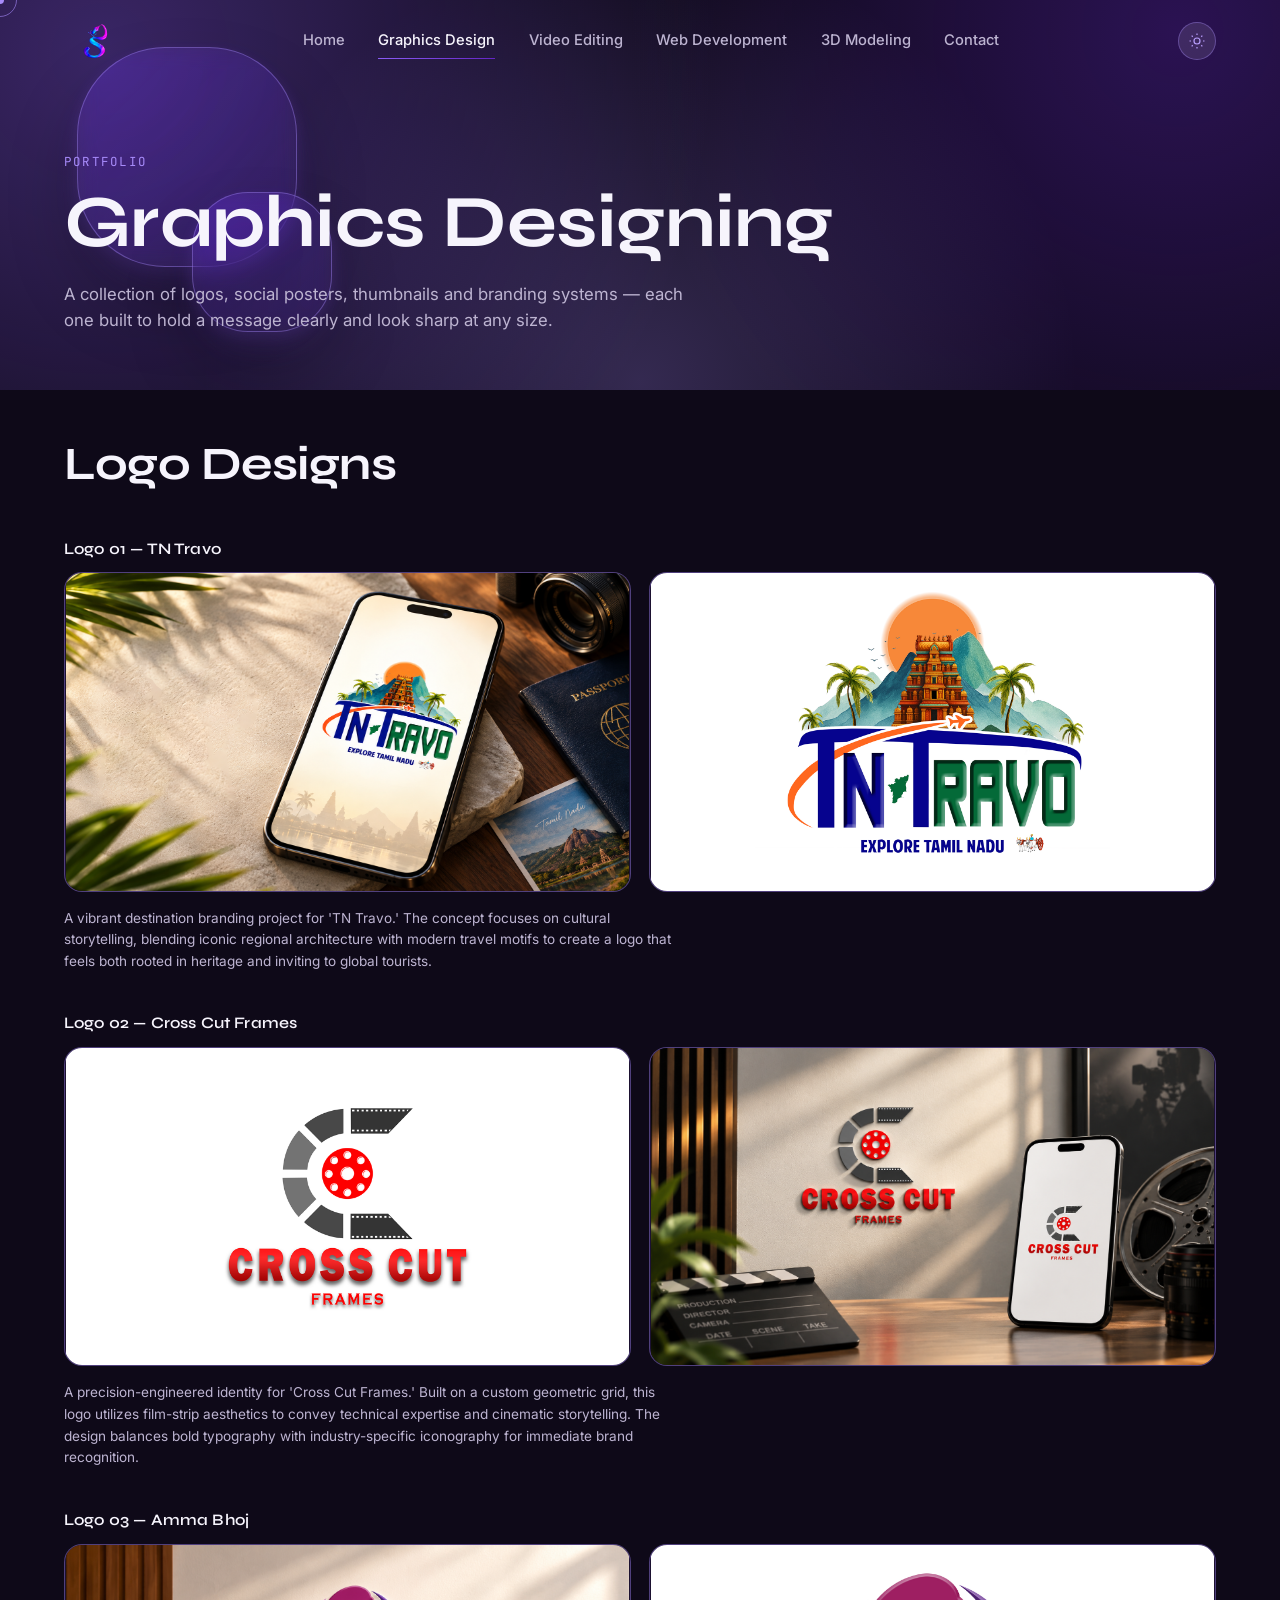
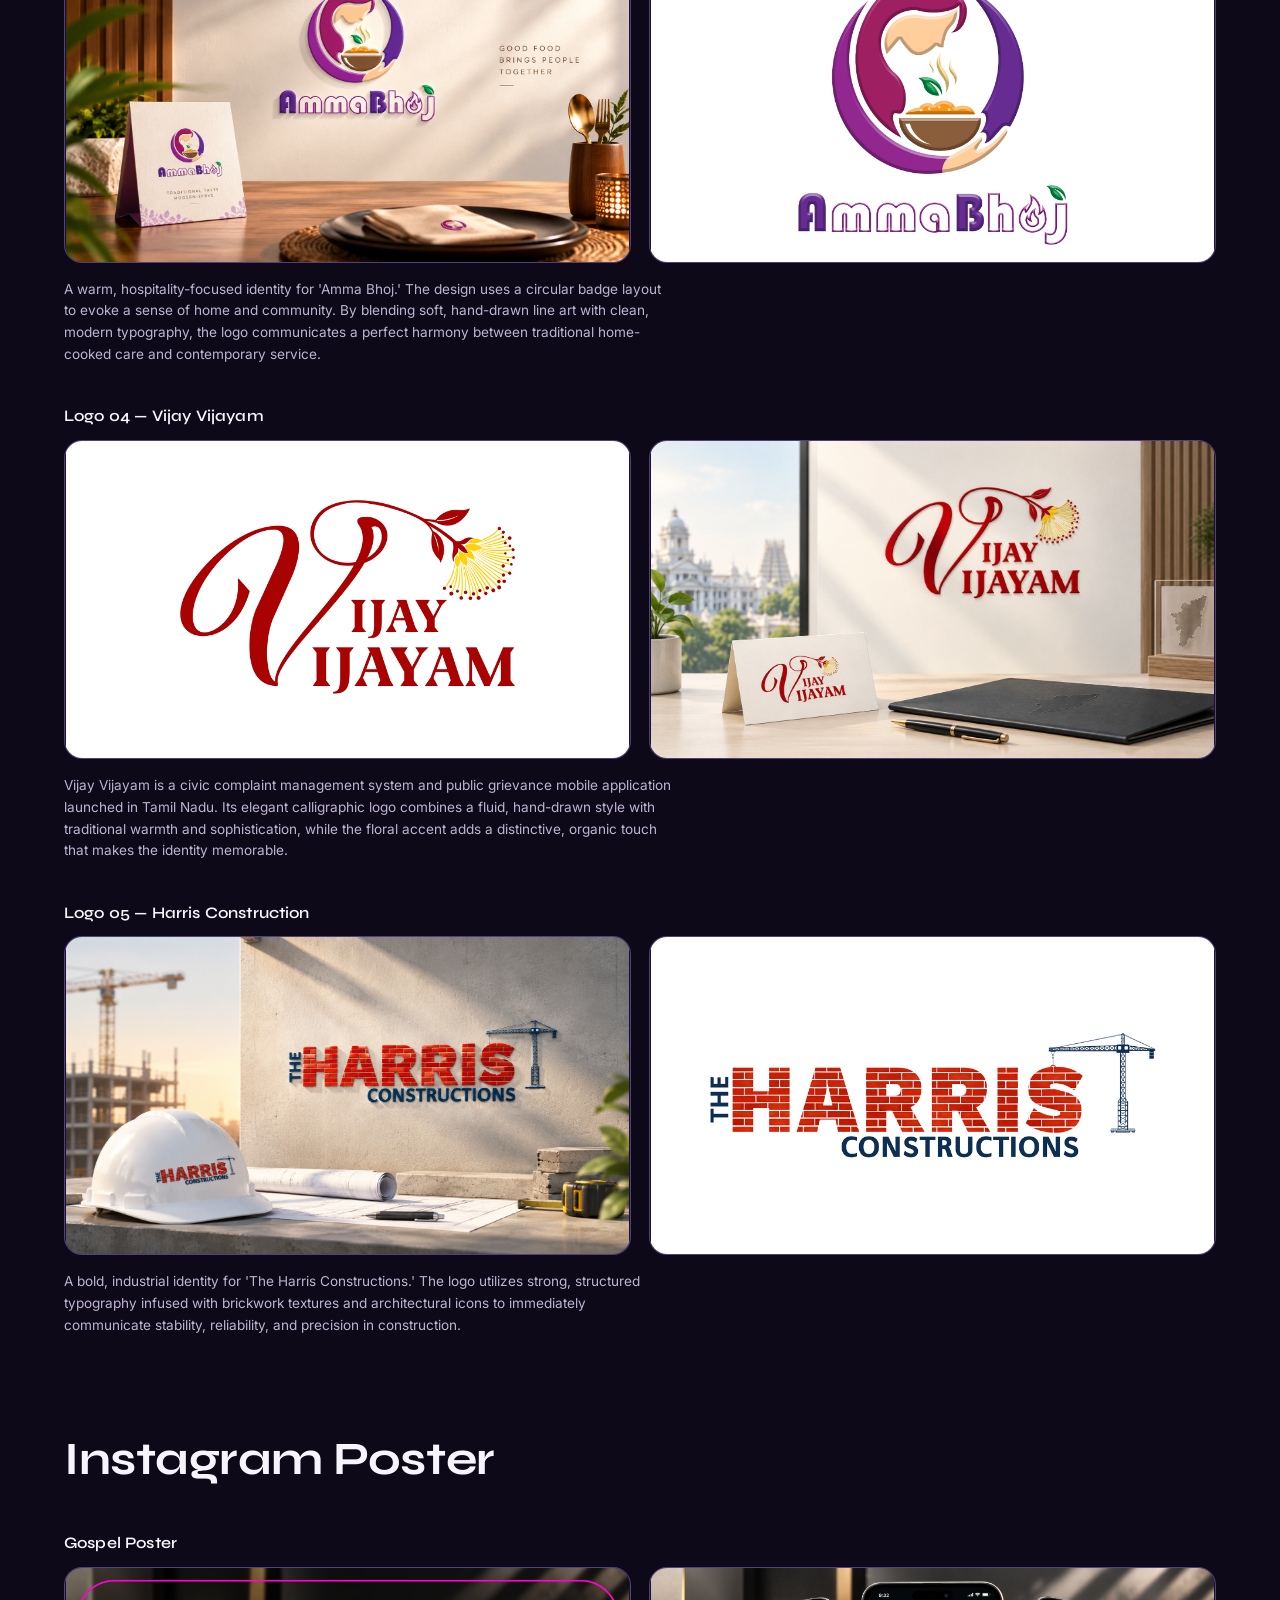
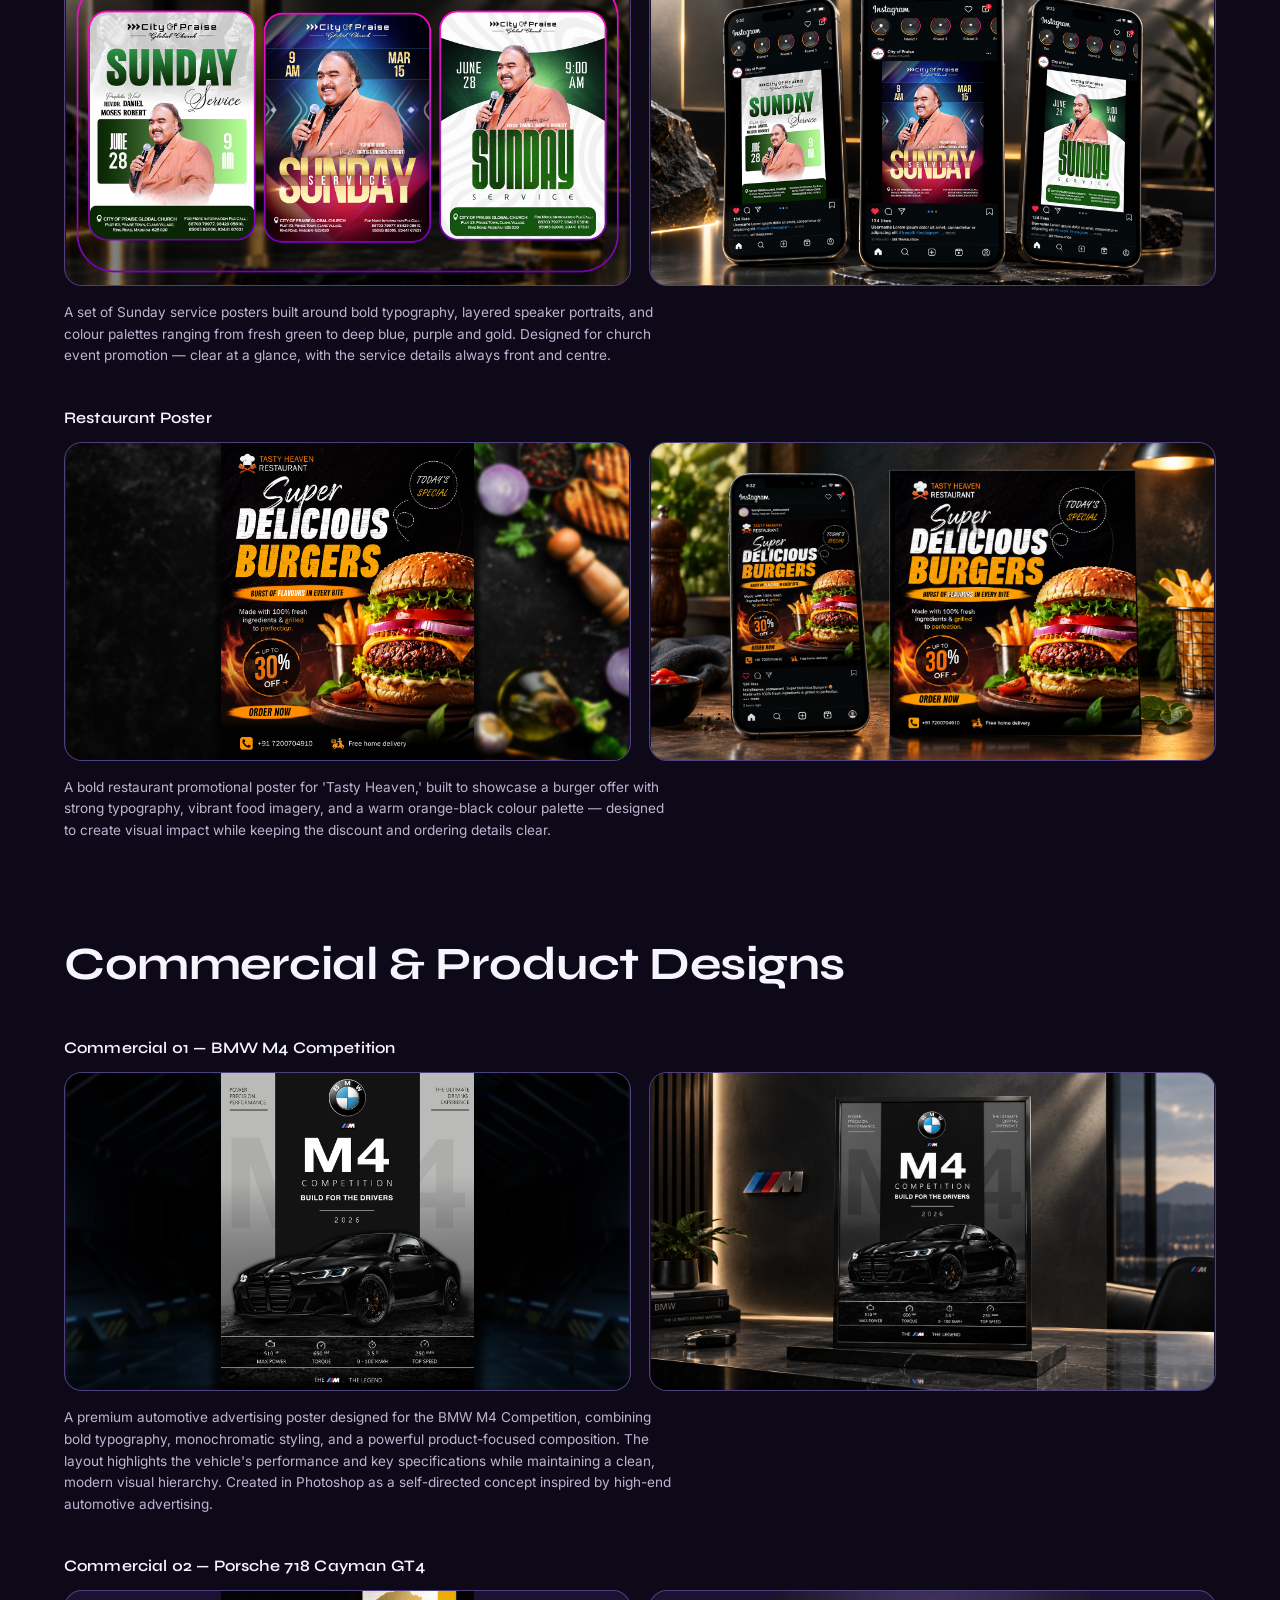
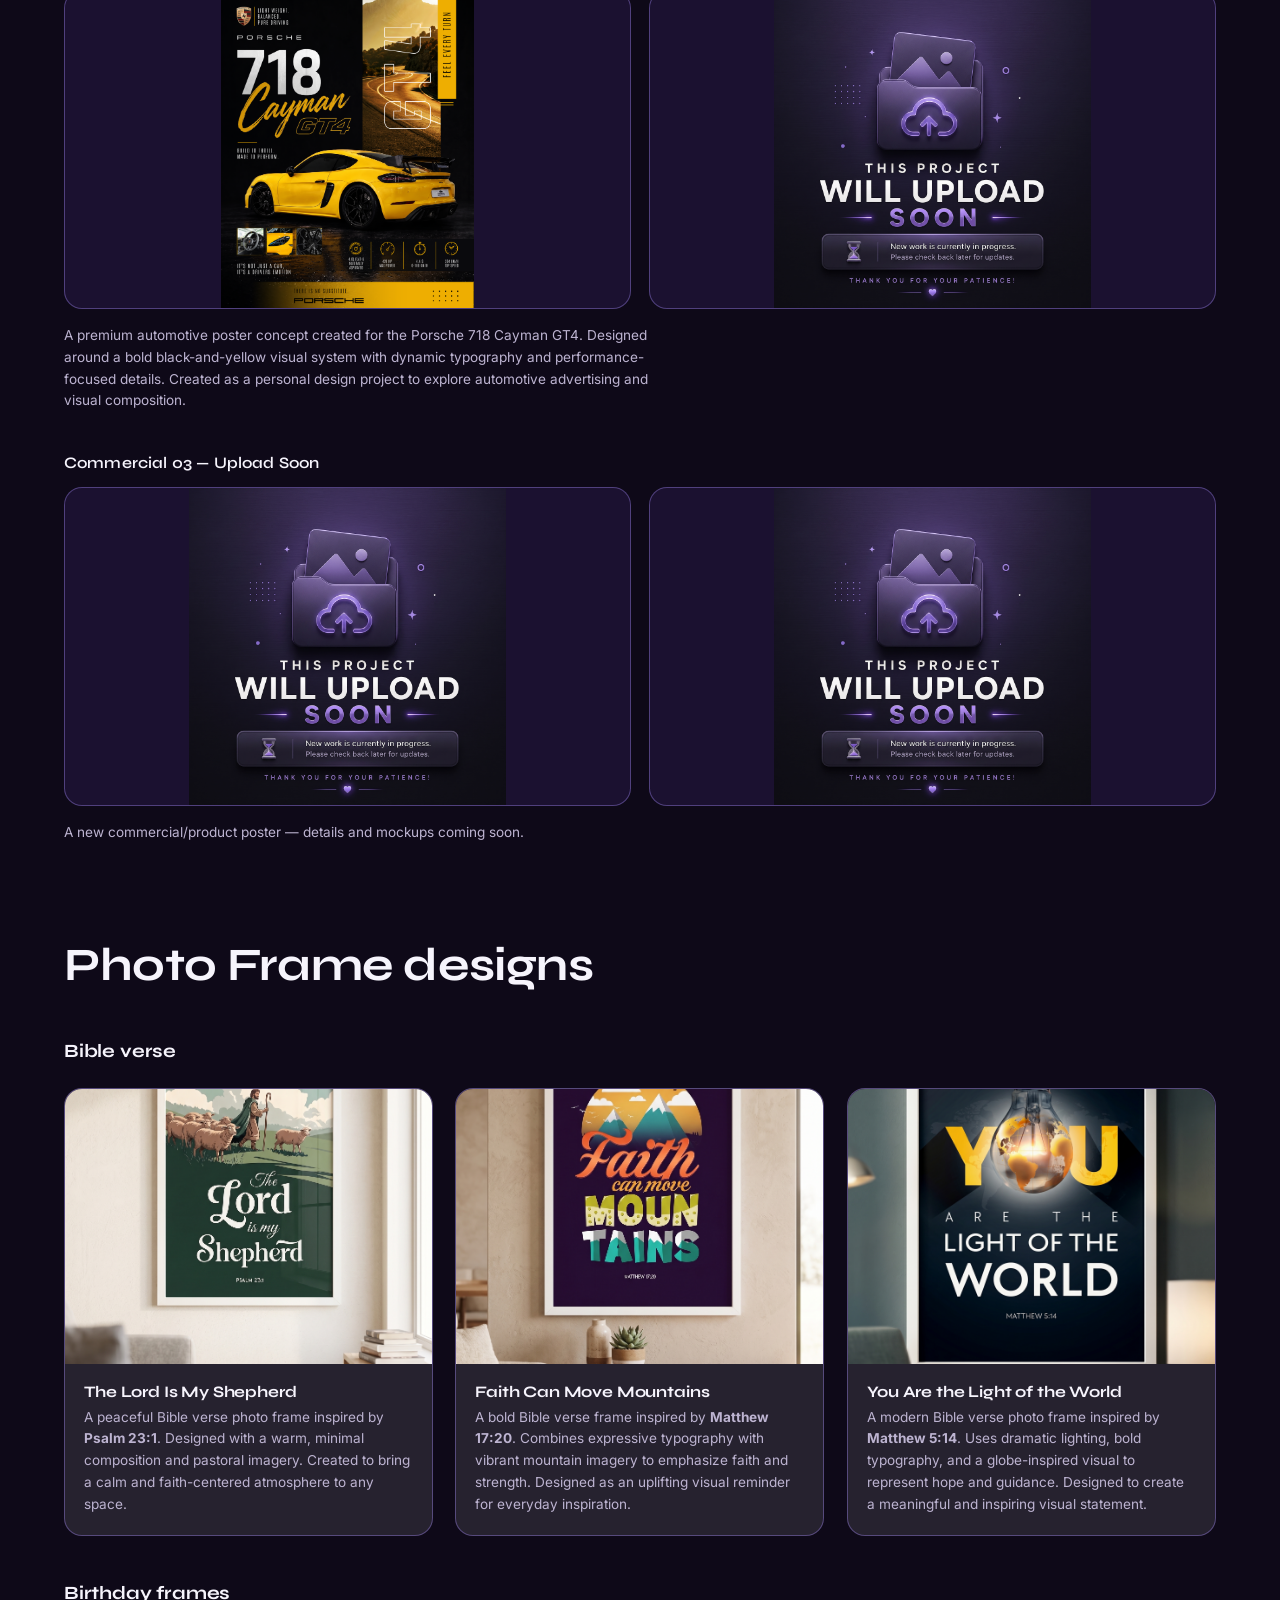
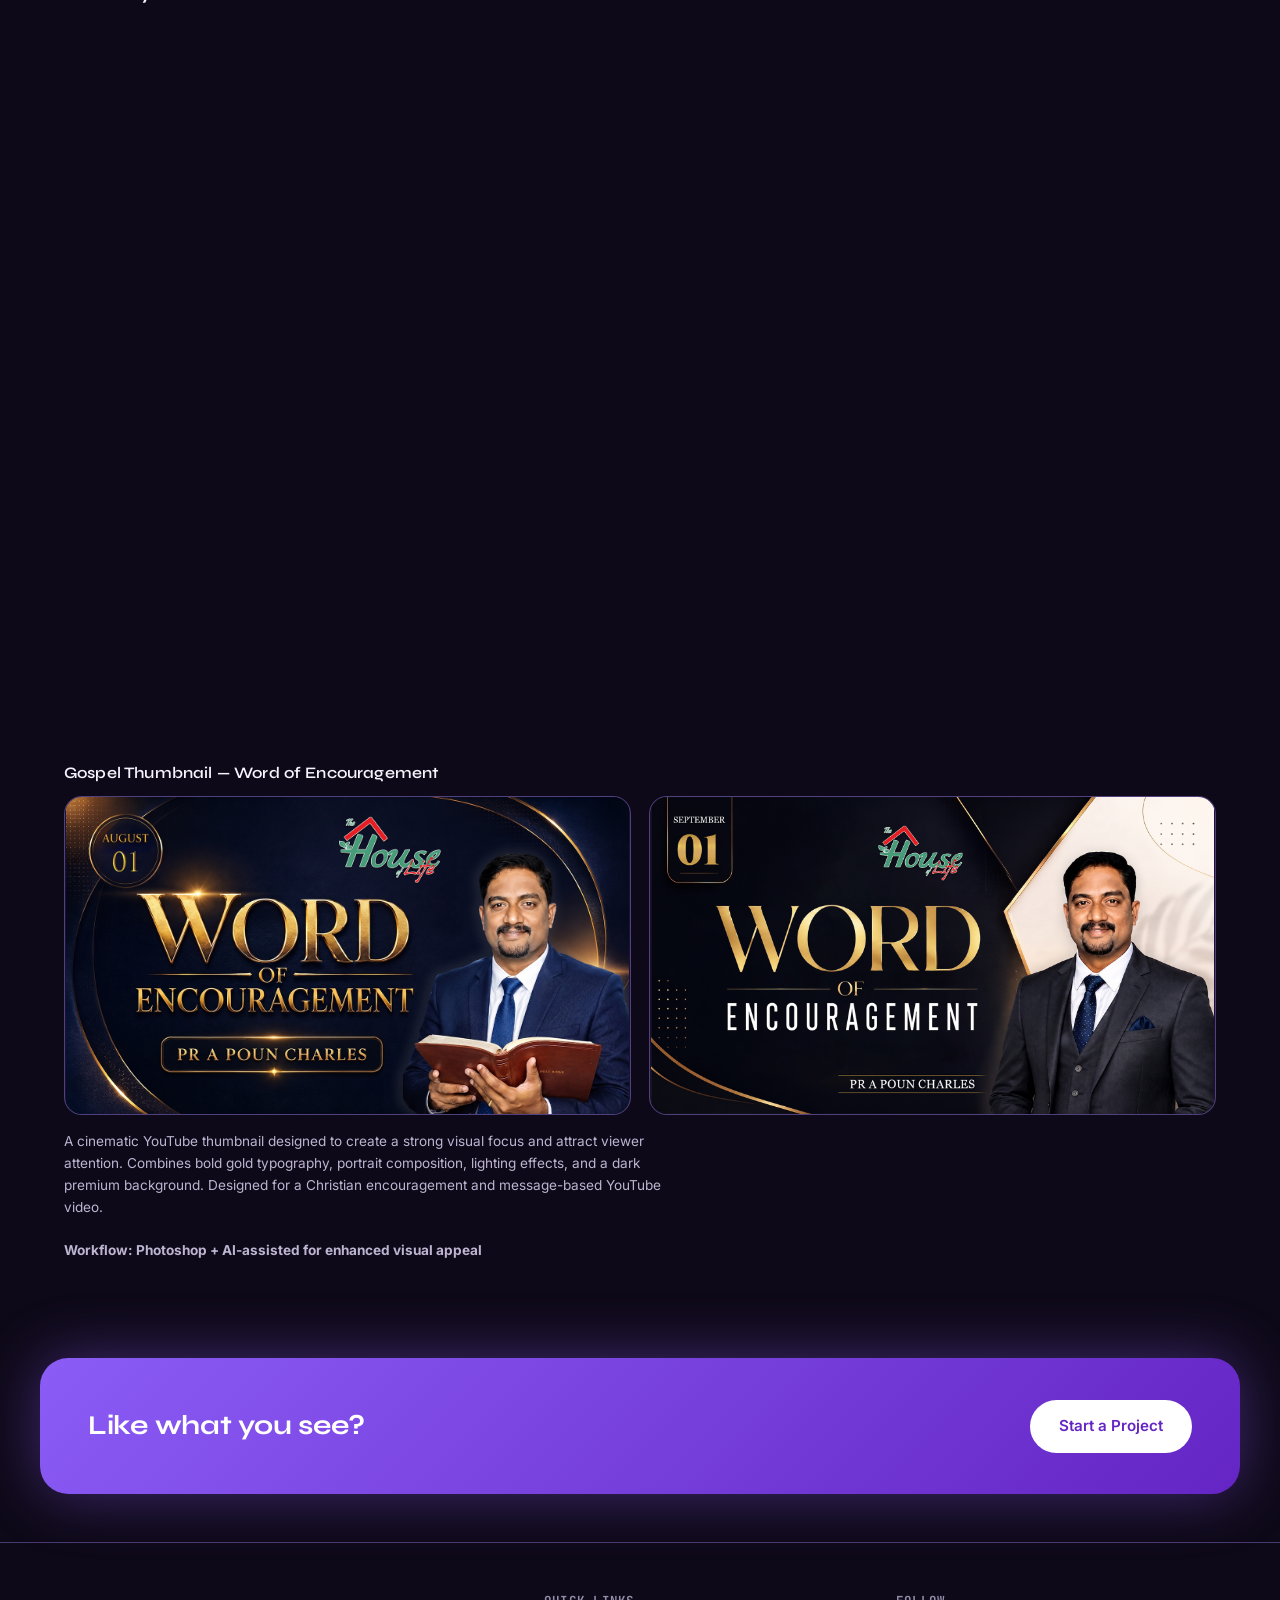
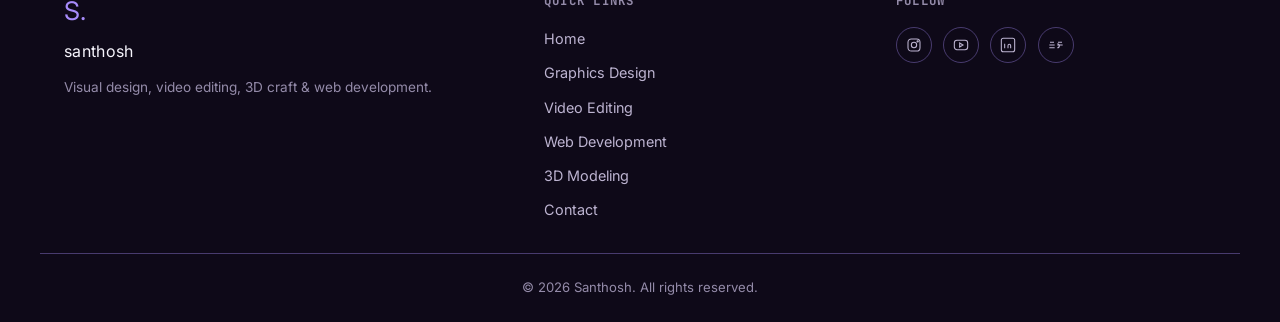
==== commit 2d3bfcc3: "Updated portfolio" ====
--- a/graphics.html
+++ b/graphics.html
@@ -216,12 +216,12 @@
           <h4 class="proj-title">Gospel Poster</h4>
           <div class="proj-mockups">
             <figure class="proj-mockup" data-category="posters" data-lightbox>
-              <img src="images\sunday poster 11.png" alt="Gospel poster mockup one" loading="lazy">
+              <img src="images\Gosple poster mockup 2.png" alt="Gospel poster mockup one" loading="lazy">
               <h4 class="sr-only">Gospel Poster</h4>
             </figure>
             <figure class="proj-mockup" data-category="posters" data-lightbox>
               <!-- Swap for the combined gospel-posters mockup image when ready -->
-              <img src="images\uplode soon.png" alt="Gospel poster mockup two" loading="lazy">
+              <img src="images\Gosple poster mockup 1.png" alt="Gospel poster mockup two" loading="lazy">
               <h4 class="sr-only">Gospel Poster</h4>
             </figure>
           </div>
@@ -232,12 +232,12 @@
           <h4 class="proj-title">Restaurant Poster</h4>
           <div class="proj-mockups">
             <figure class="proj-mockup" data-category="posters" data-lightbox>
-              <img src="images\restorent poster 1.png" alt="Restaurant poster mockup one" loading="lazy">
+              <img src="images\Restorent poster mockup 1.png" alt="Restaurant poster mockup one" loading="lazy">
               <h4 class="sr-only">Restaurant Poster</h4>
             </figure>
             <figure class="proj-mockup" data-category="posters" data-lightbox>
               <!-- Swap for the combined restaurant-posters mockup image when ready -->
-              <img src="images\uplode soon.png" alt="Restaurant poster mockup two" loading="lazy">
+              <img src="images\Restorent poster mockup 2.png" alt="Restaurant poster mockup two" loading="lazy">
               <h4 class="sr-only">Restaurant Poster</h4>
             </figure>
           </div>
@@ -257,12 +257,12 @@
           <h4 class="proj-title">Commercial 01 — BMW M4 Competition</h4>
           <div class="proj-mockups">
             <figure class="proj-mockup" data-category="commercial" data-lightbox>
-              <img src="images\bmw poster.png" alt="BMW M4 Competition poster mockup one" loading="lazy">
+              <img src="images\BMW Mockup 2.png" alt="BMW M4 Competition poster mockup one" loading="lazy">
               <h4 class="sr-only">BMW M4 Competition</h4>
             </figure>
             <figure class="proj-mockup" data-category="commercial" data-lightbox>
               <!-- Swap for a second BMW M4 mockup shot when ready -->
-              <img src="images\uplode soon.png" alt="BMW M4 Competition poster mockup two" loading="lazy">
+              <img src="images\BMW Mockup 1.png" alt="BMW M4 Competition poster mockup two" loading="lazy">
               <h4 class="sr-only">BMW M4 Competition</h4>
             </figure>
           </div>
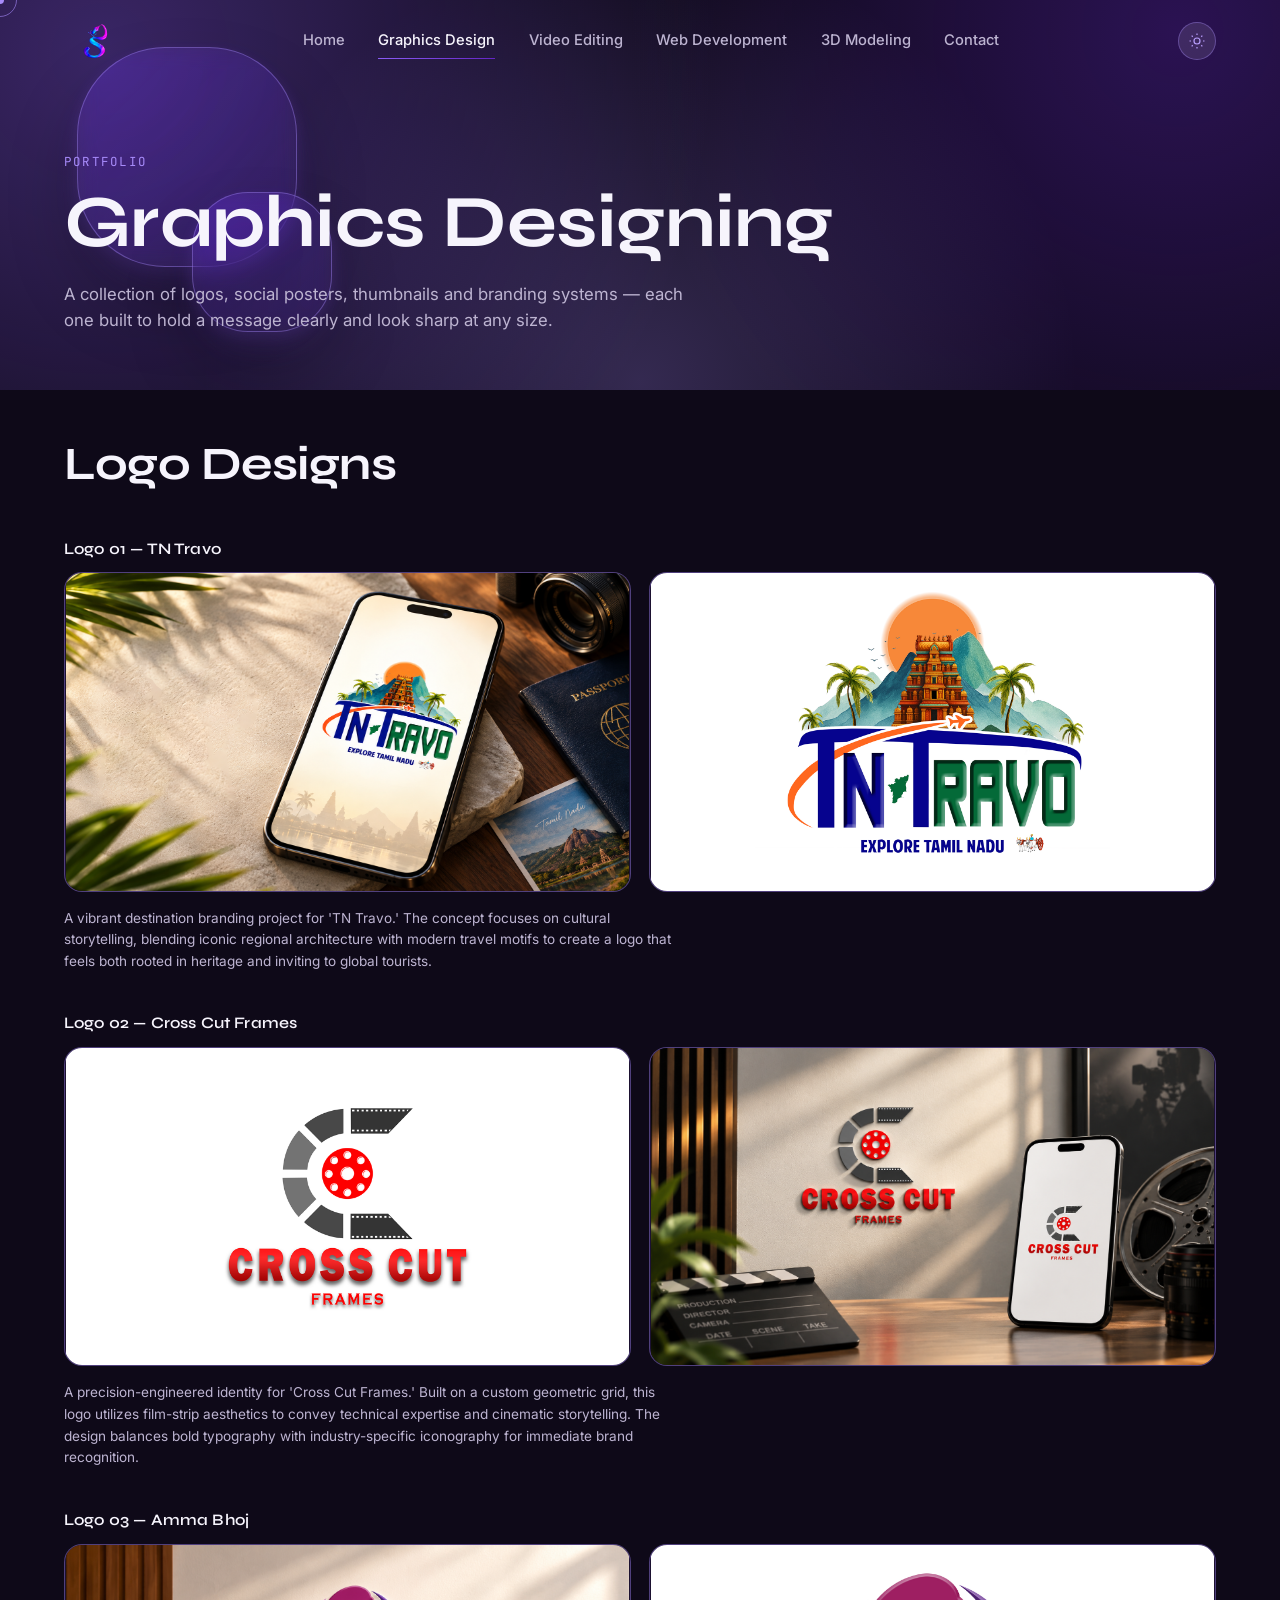
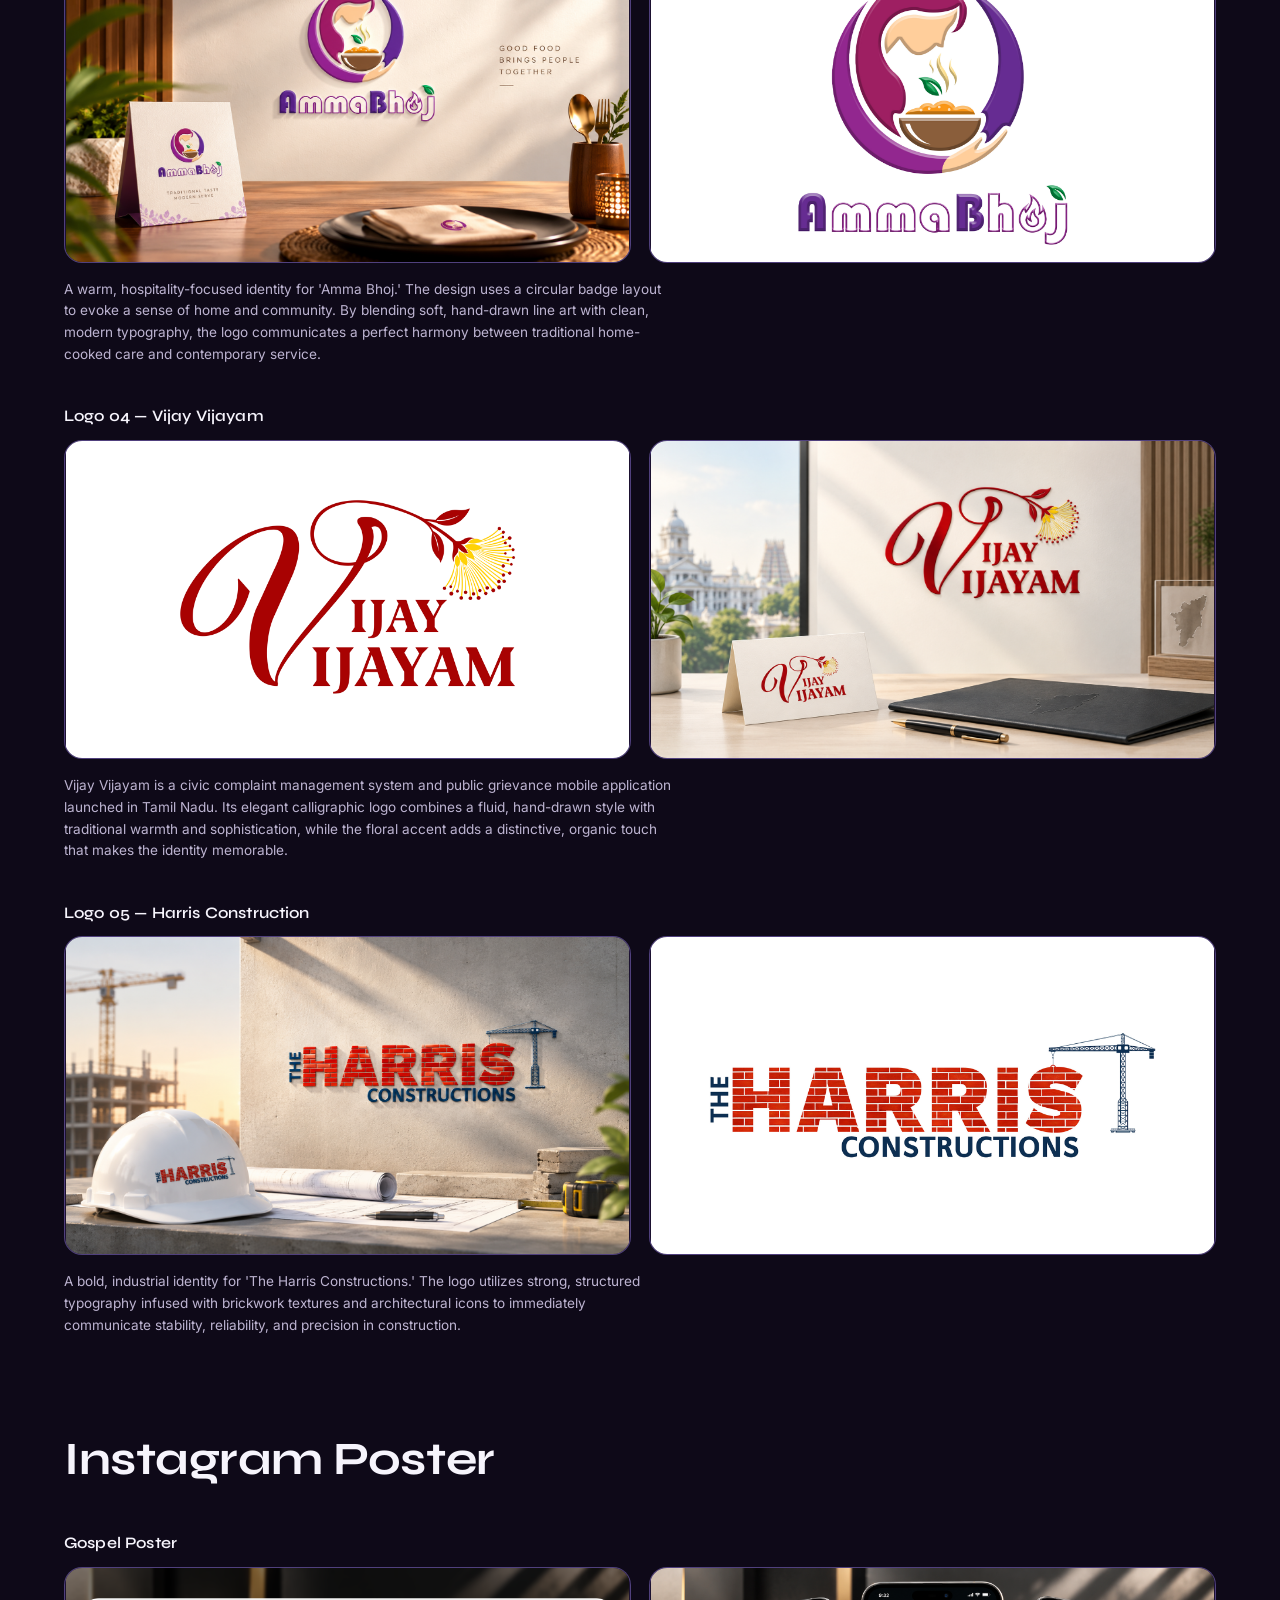
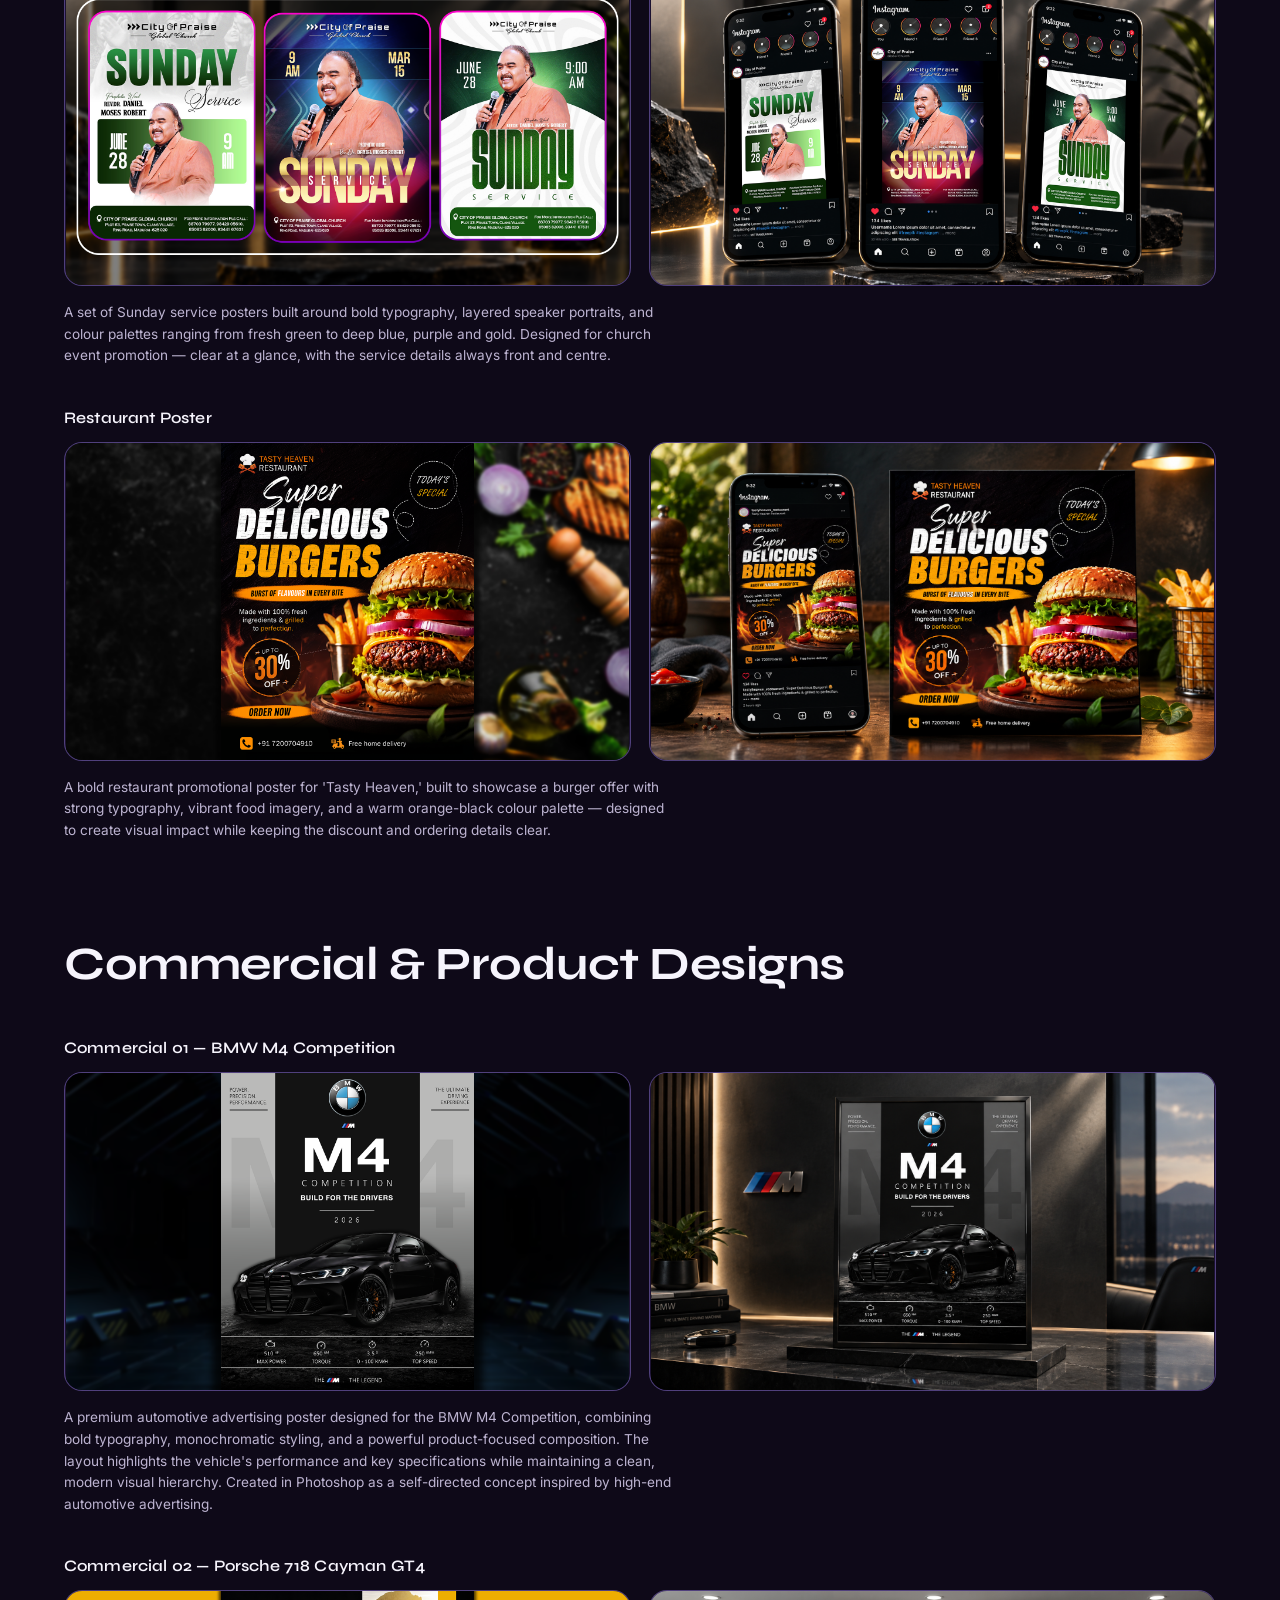
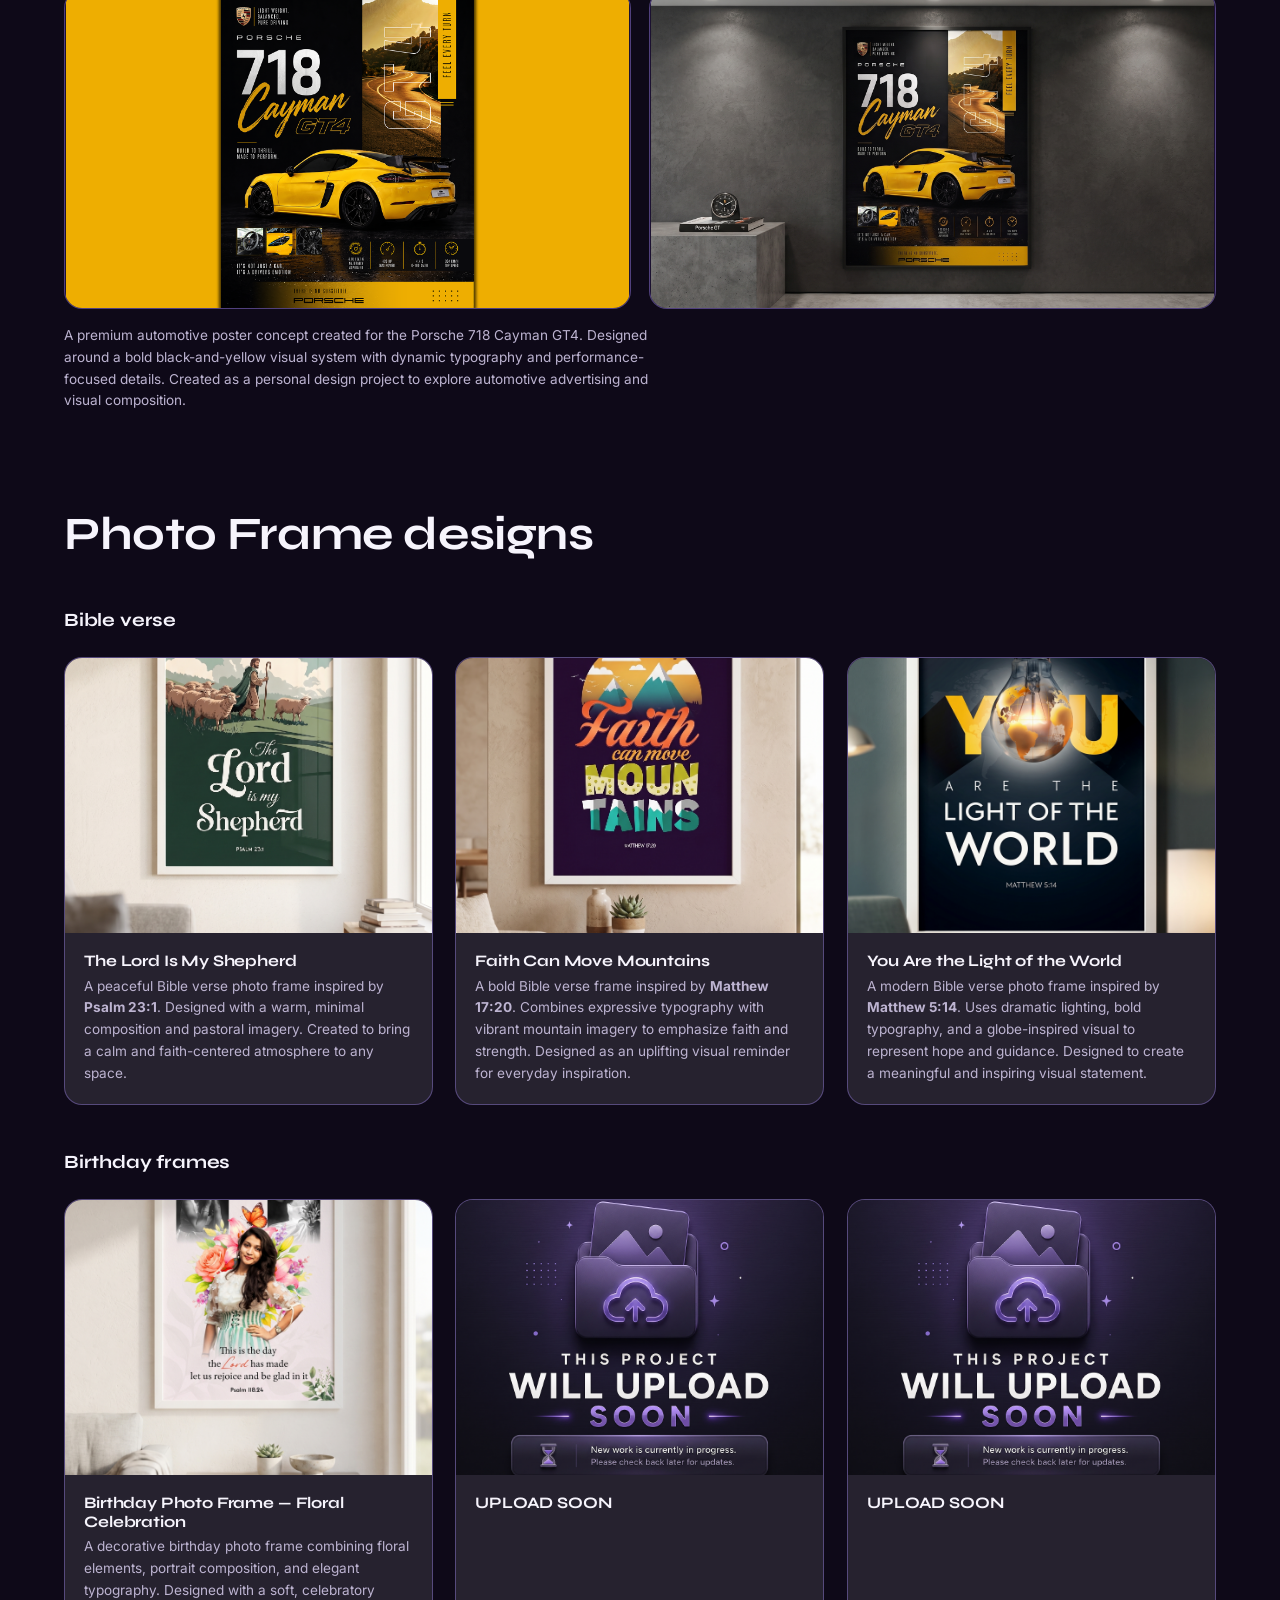
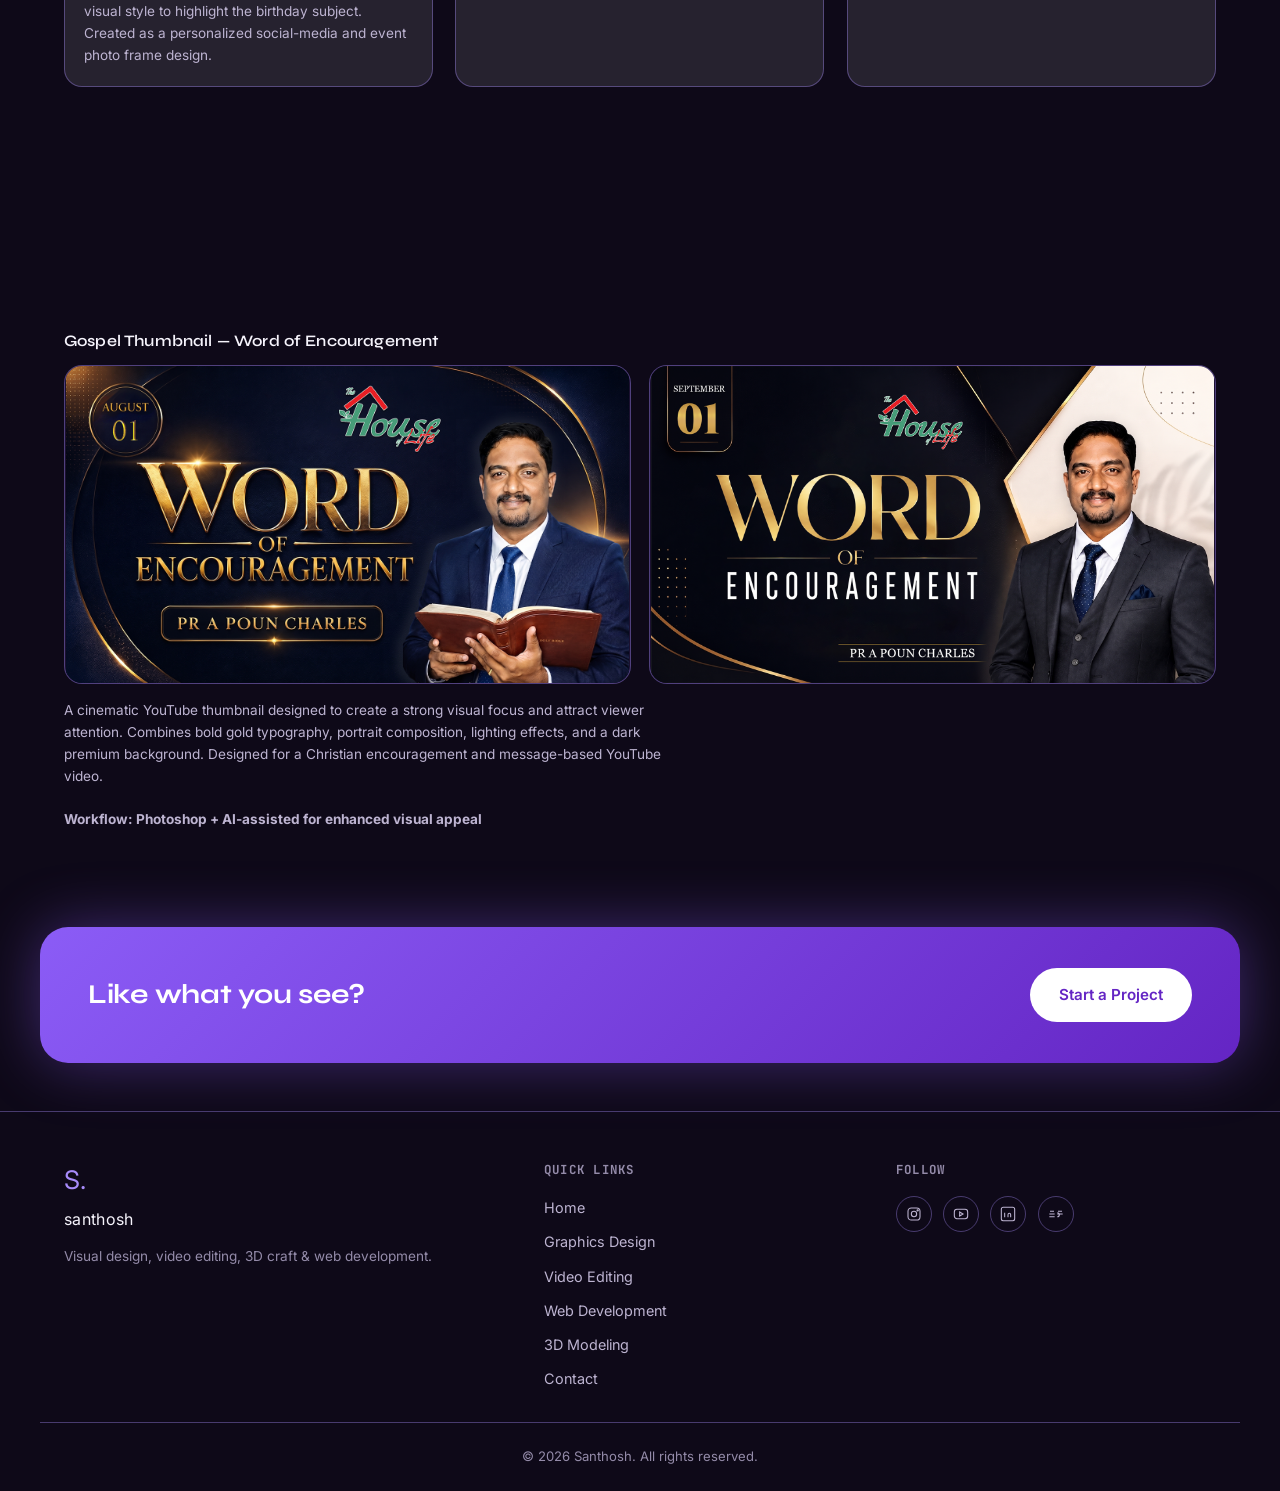
==== commit 96606f06: "Updated portfolio" ====
--- a/graphics.html
+++ b/graphics.html
@@ -273,33 +273,18 @@
           <h4 class="proj-title">Commercial 02 — Porsche 718 Cayman GT4</h4>
           <div class="proj-mockups">
             <figure class="proj-mockup" data-category="commercial" data-lightbox>
-              <img src="images\porsche poster.png" alt="Porsche 718 Cayman GT4 poster mockup one" loading="lazy">
+              <img src="images\porsche poster mockup 1.png" alt="Porsche 718 Cayman GT4 poster mockup one" loading="lazy">
               <h4 class="sr-only">Porsche 718 Cayman GT4</h4>
             </figure>
             <figure class="proj-mockup" data-category="commercial" data-lightbox>
               <!-- Swap for a second Porsche 718 mockup shot when ready -->
-              <img src="images\uplode soon.png" alt="Porsche 718 Cayman GT4 poster mockup two" loading="lazy">
+              <img src="images\porsche poster mockup 2.png" alt="Porsche 718 Cayman GT4 poster mockup two" loading="lazy">
               <h4 class="sr-only">Porsche 718 Cayman GT4</h4>
             </figure>
           </div>
           <p class="proj-desc">A premium automotive poster concept created for the Porsche 718 Cayman GT4. Designed around a bold black-and-yellow visual system with dynamic typography and performance-focused details. Created as a personal design project to explore automotive advertising and visual composition.</p>
         </div>
 
-        <div class="proj-block reveal" data-reveal style="--delay:0.2s">
-          <h4 class="proj-title">Commercial 03 — Upload Soon</h4>
-          <div class="proj-mockups">
-            <figure class="proj-mockup" data-category="commercial" data-lightbox>
-              <!-- Swap for the mockup once this project is ready -->
-              <img src="images\uplode soon.png" alt="Commercial poster mockup one" loading="lazy">
-              <h4 class="sr-only">Commercial project — upload soon</h4>
-            </figure>
-            <figure class="proj-mockup" data-category="commercial" data-lightbox>
-              <img src="images\uplode soon.png" alt="Commercial poster mockup two" loading="lazy">
-              <h4 class="sr-only">Commercial project — upload soon</h4>
-            </figure>
-          </div>
-          <p class="proj-desc">A new commercial/product poster — details and mockups coming soon.</p>
-        </div>
 
       </div>
     </section>
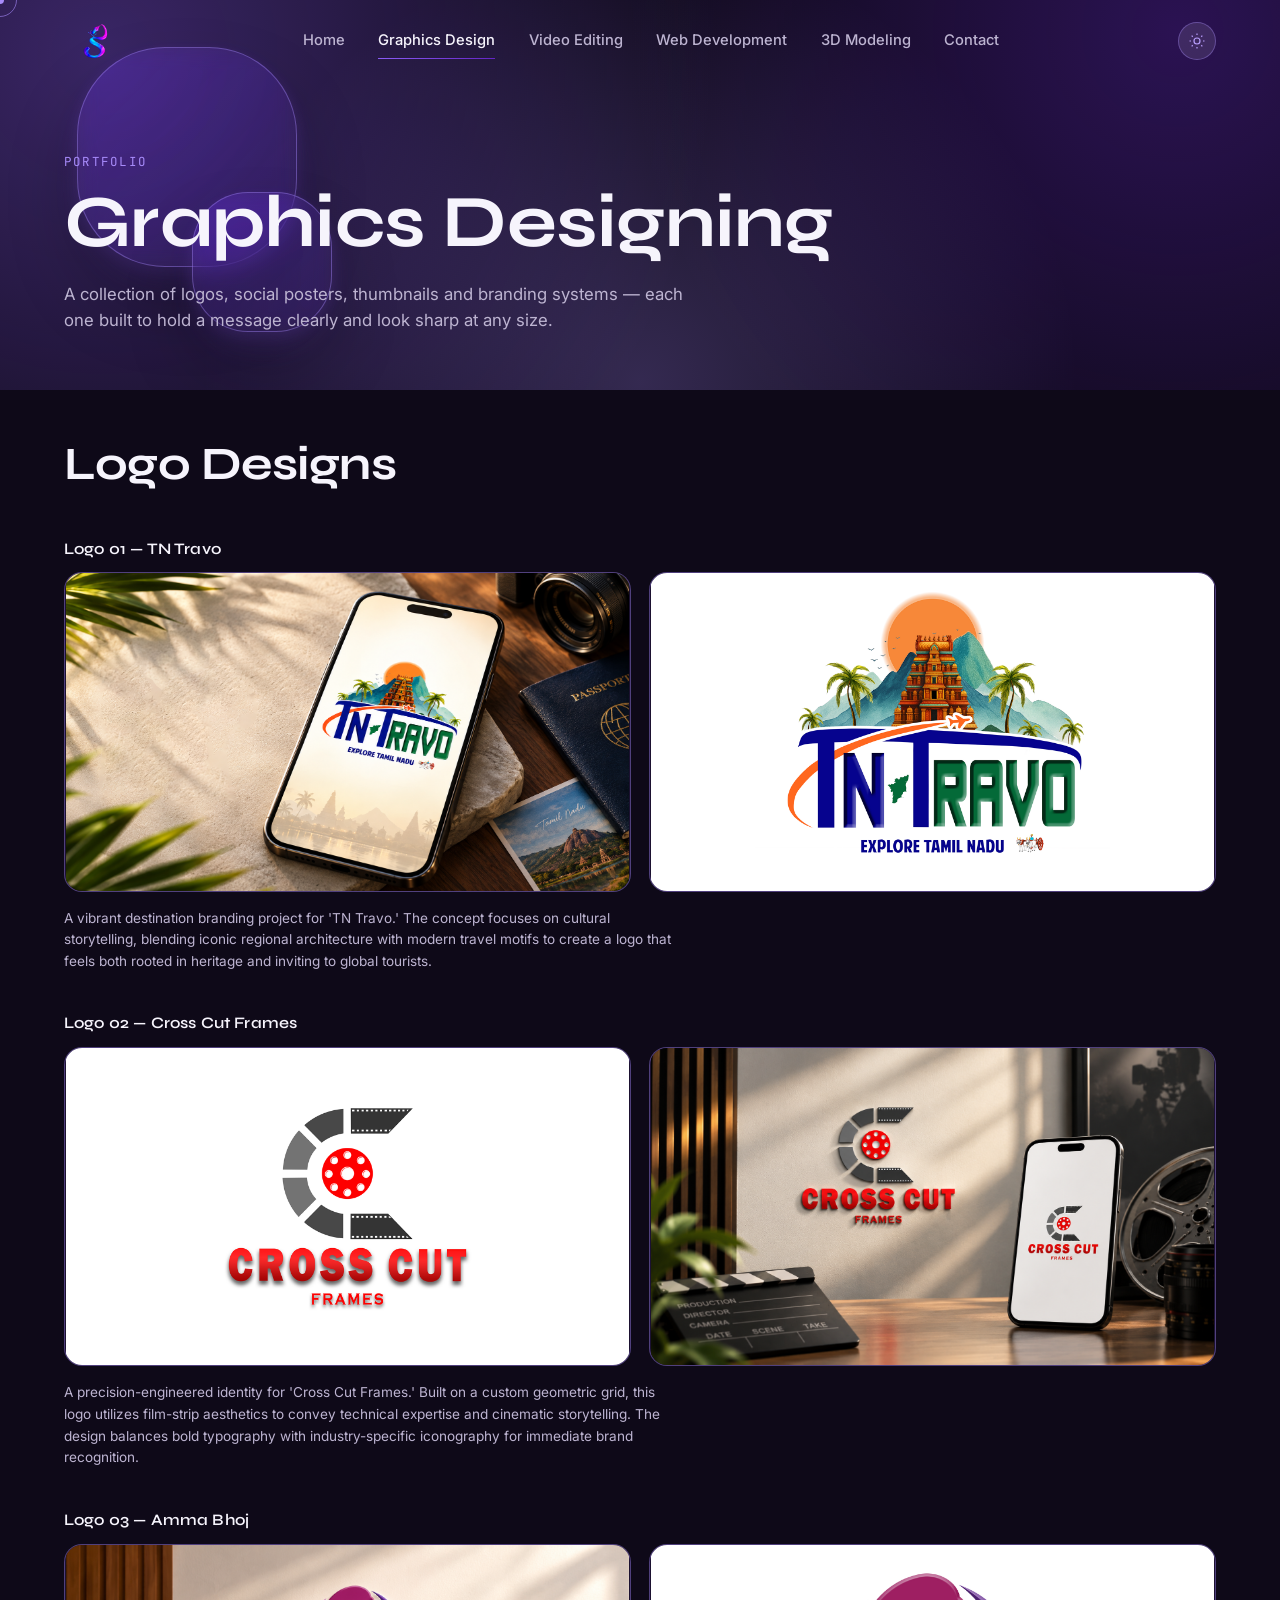
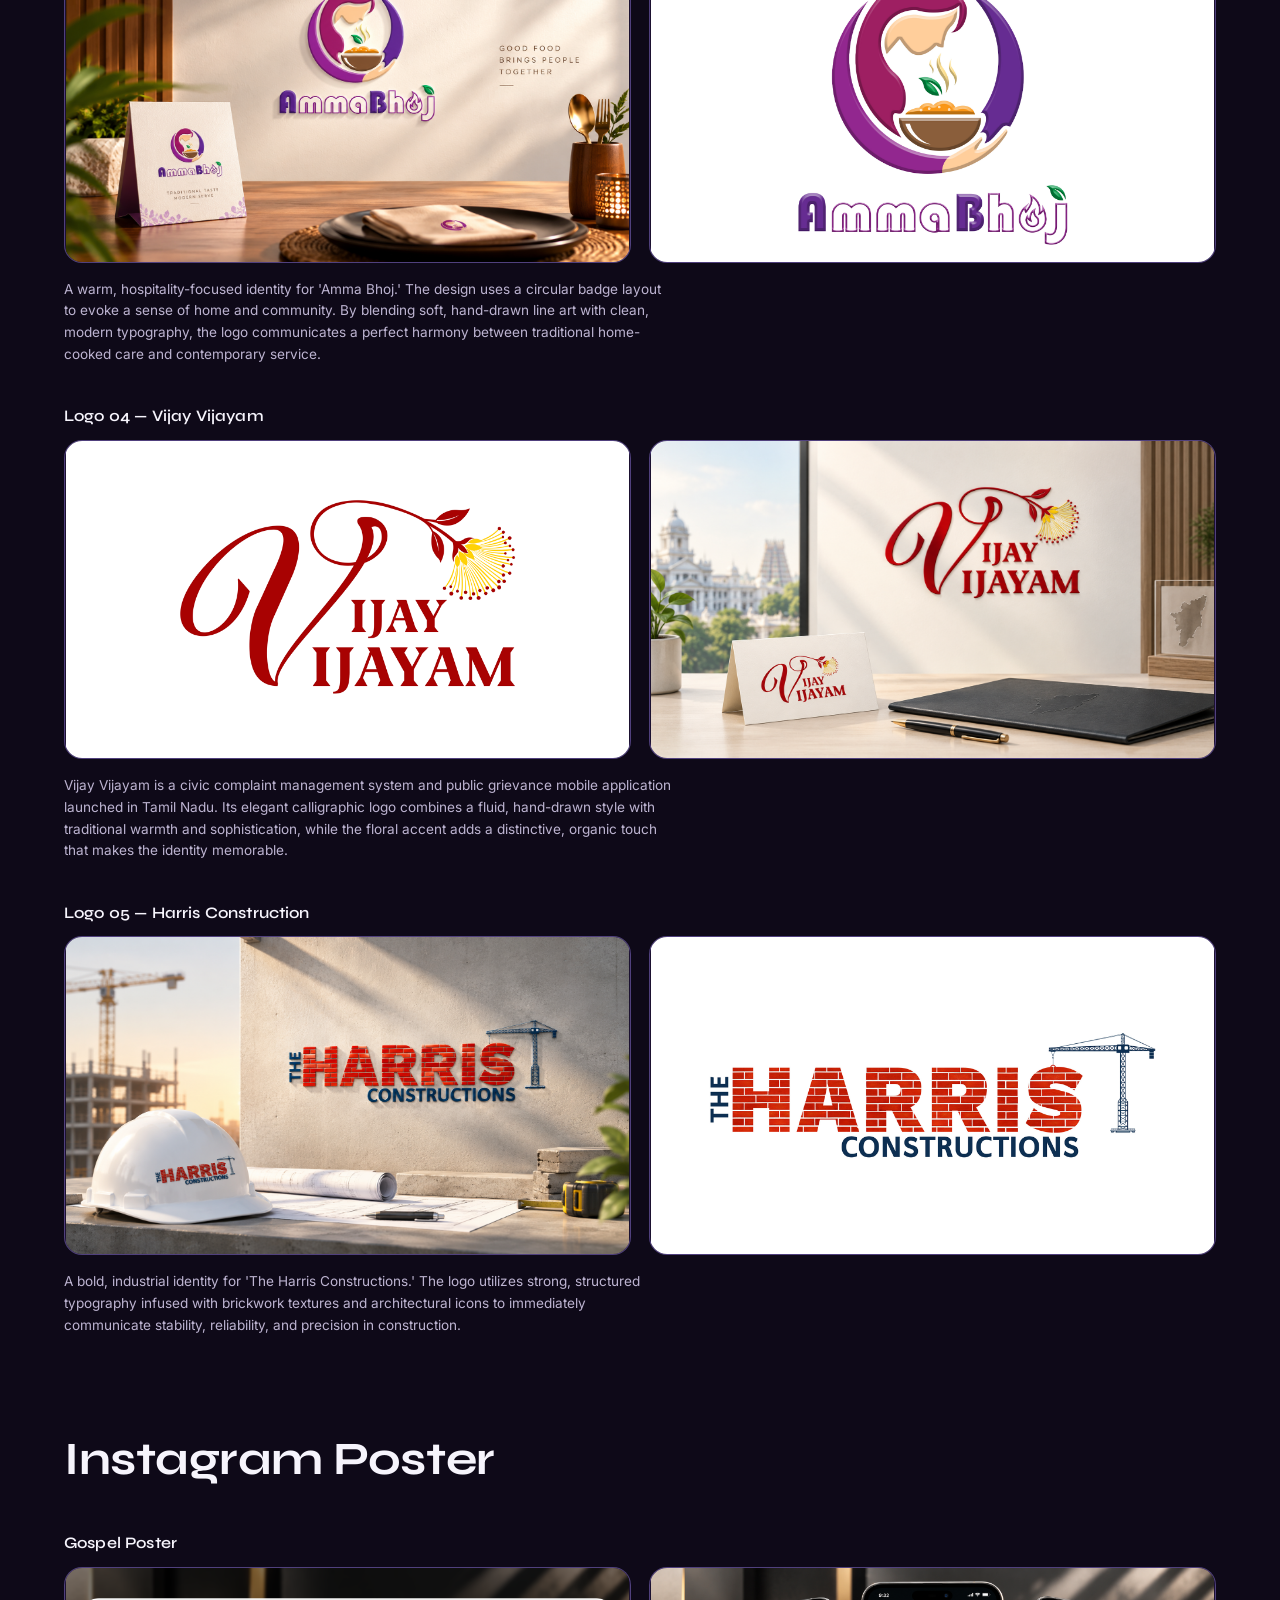
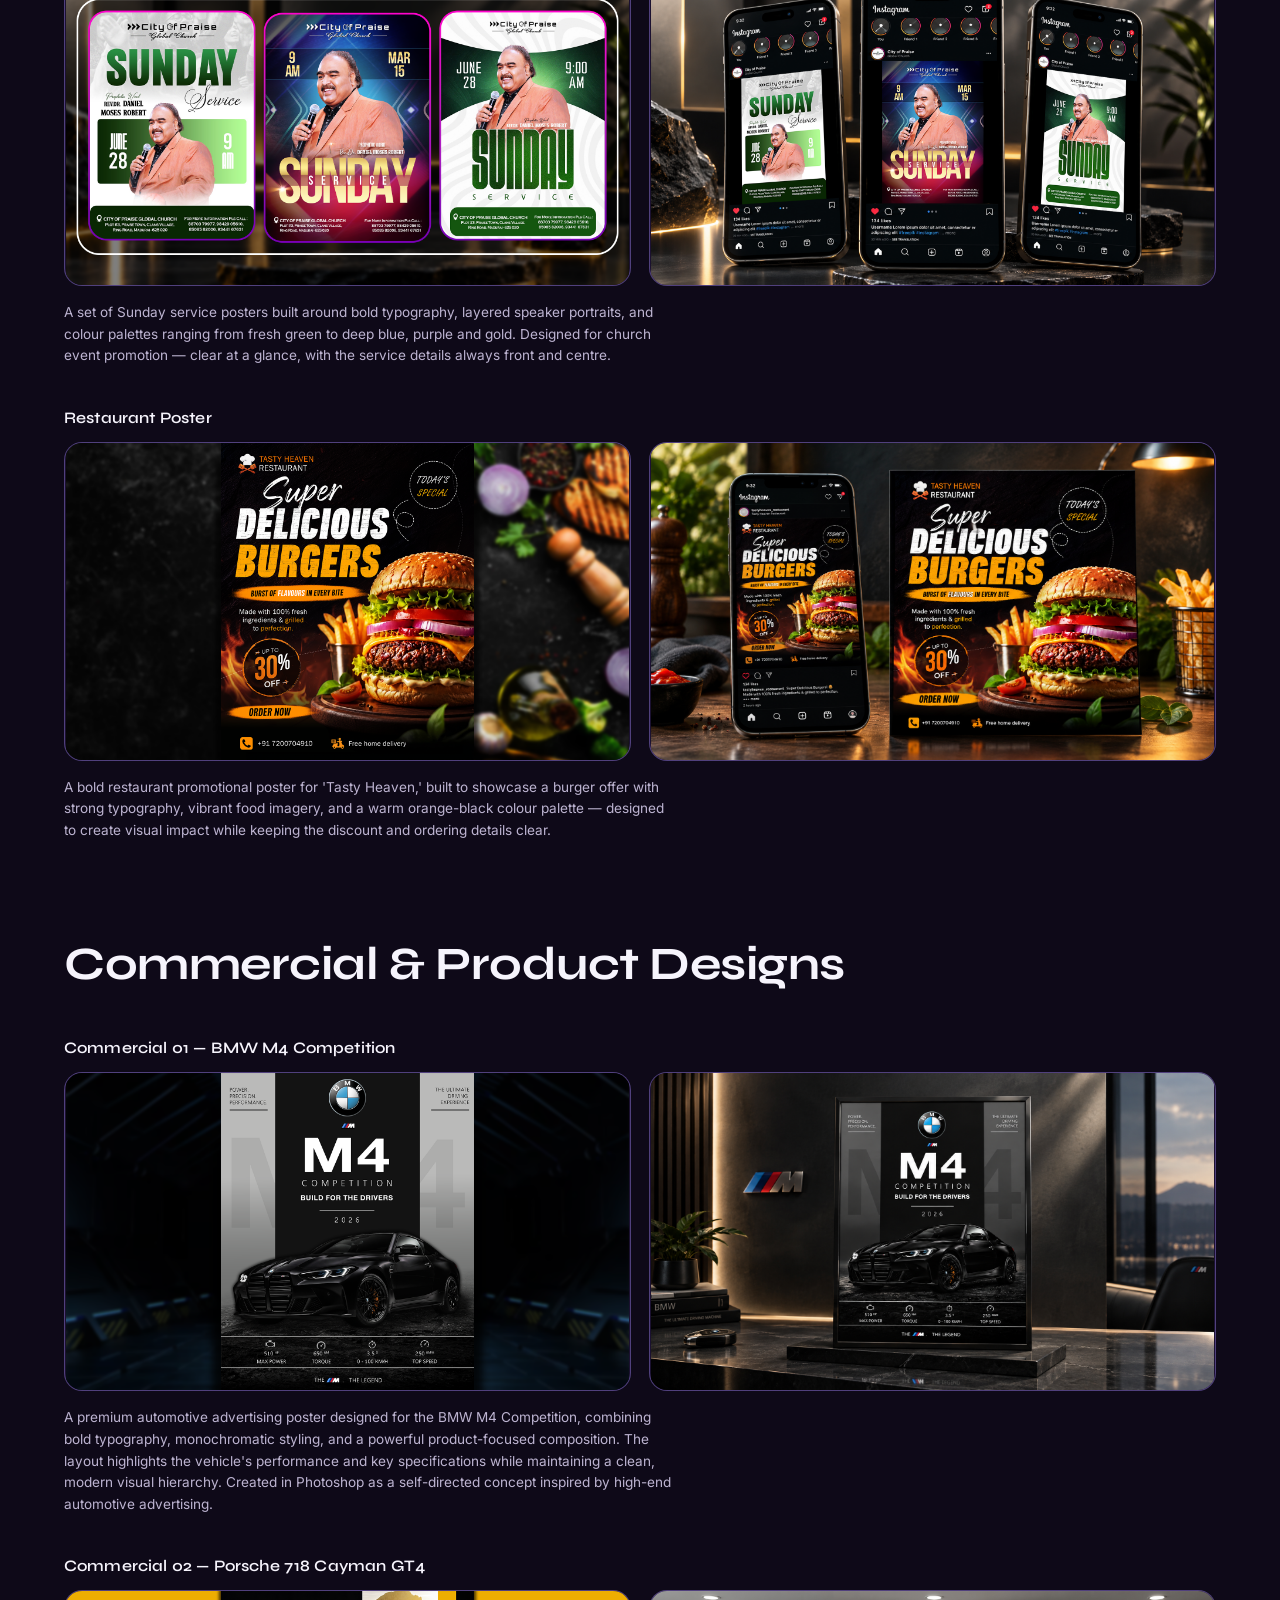
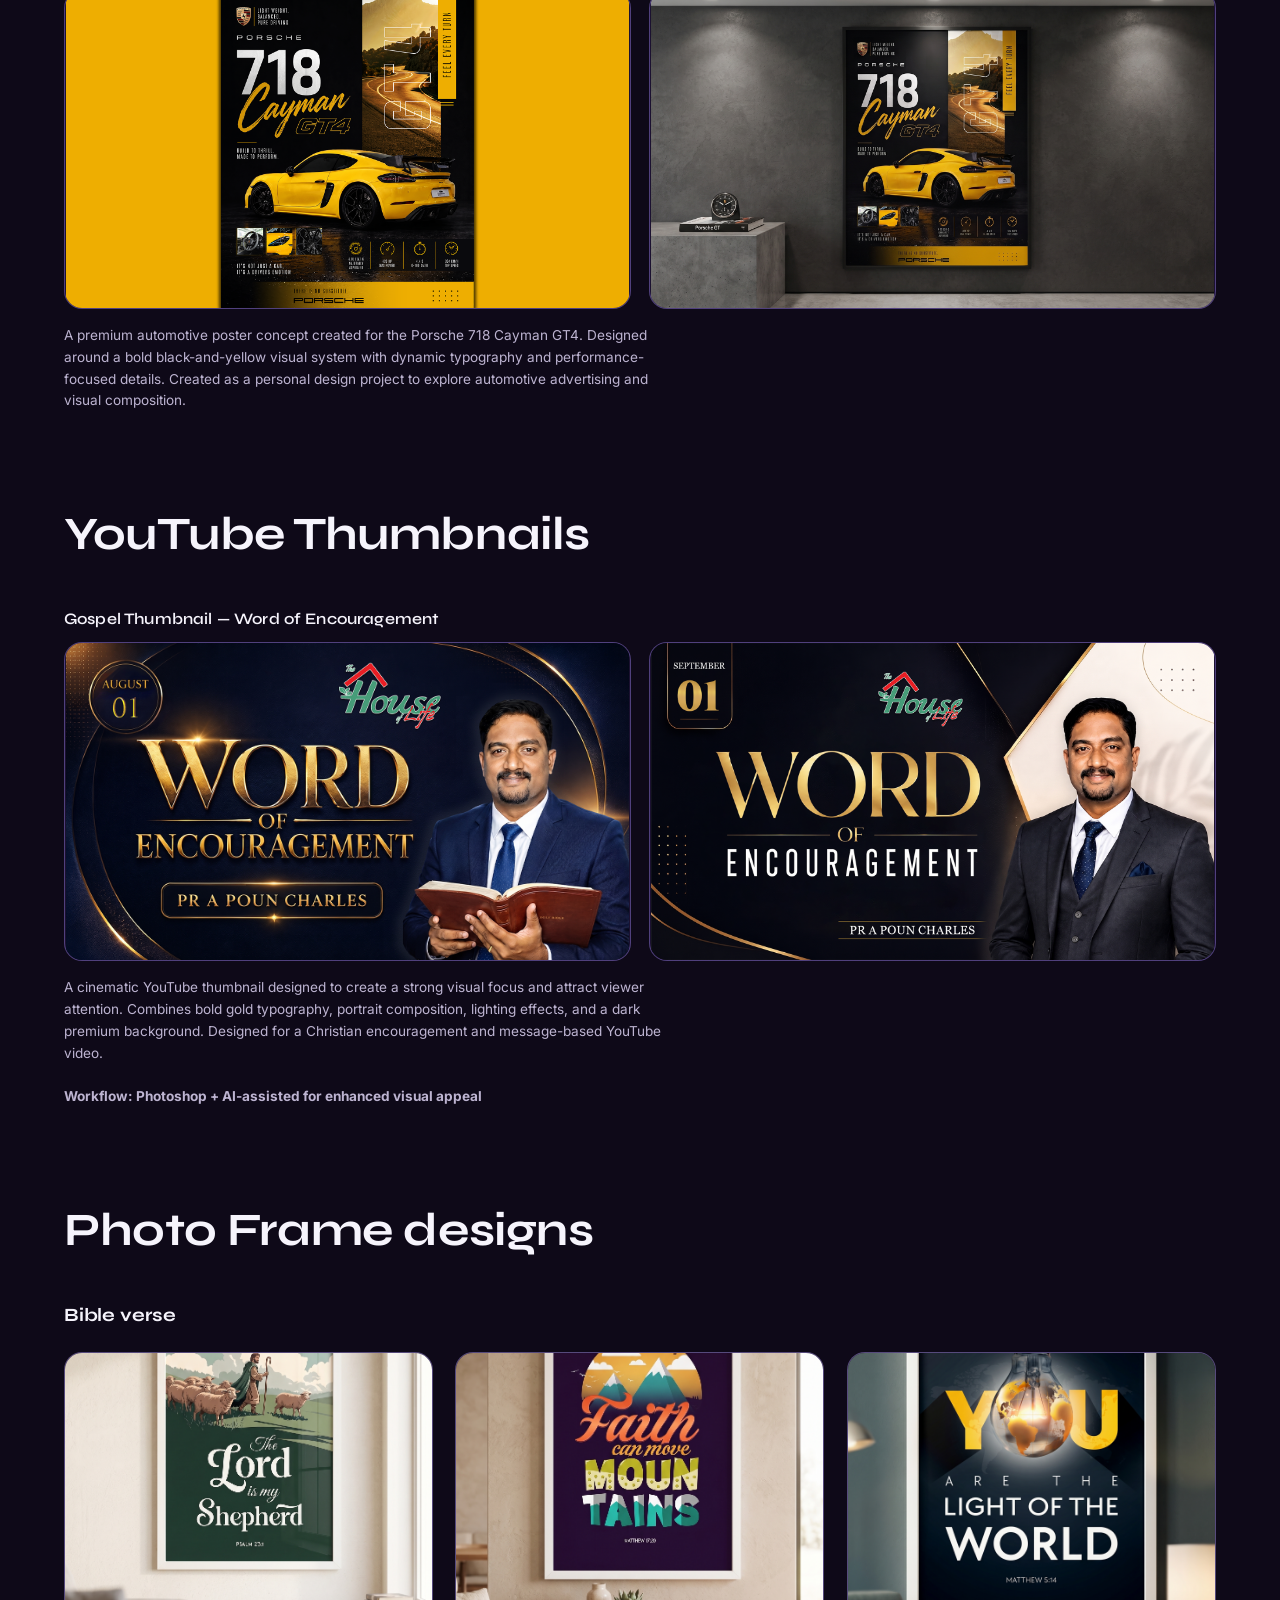
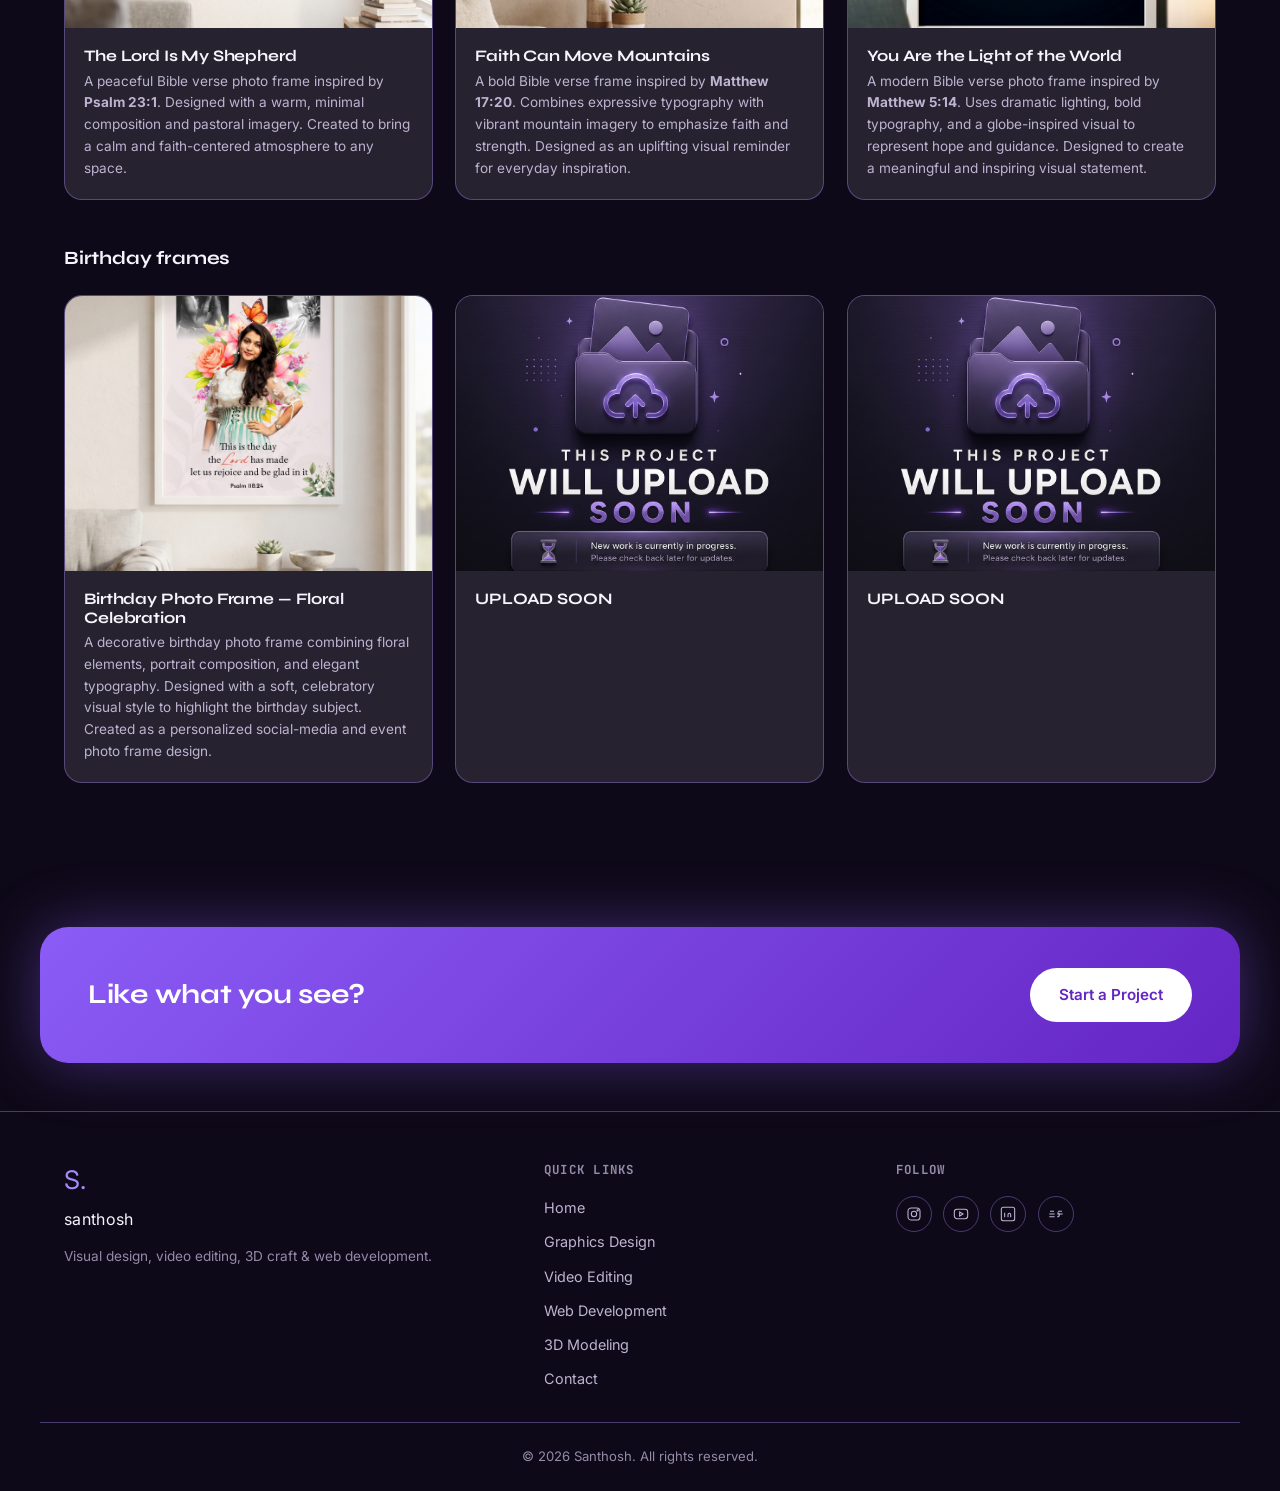
==== commit 373b55d4: "Updated portfolio" ====
--- a/graphics.html
+++ b/graphics.html
@@ -289,6 +289,31 @@
       </div>
     </section>
 
+    <!-- ============ YOUTUBE THUMBNAILS ============ -->
+    <section class="gallery-section" id="thumbnails">
+      <div class="container">
+        <h2 class="section-title reveal" data-reveal>YouTube Thumbnails</h2>
+
+        <div class="proj-block reveal" data-reveal>
+          <h4 class="proj-title">Gospel Thumbnail — Word of Encouragement</h4>
+          <div class="proj-mockups">
+            <figure class="proj-mockup" data-category="thumbnails" data-lightbox>
+              <img src="images\august 1.png" alt="Gospel thumbnail mockup one" loading="lazy">
+              <h4 class="sr-only">Gospel Thumbnail — Word of Encouragement</h4>
+            </figure>
+            <figure class="proj-mockup" data-category="thumbnails" data-lightbox>
+              <img src="images\sep 1.png" alt="Gospel thumbnail mockup two" loading="lazy">
+              <h4 class="sr-only">Gospel Thumbnail — Word of Encouragement</h4>
+            </figure>
+          </div>
+          <p class="proj-desc">A cinematic YouTube thumbnail designed to create a strong visual focus and attract viewer attention. Combines bold gold typography, portrait composition, lighting effects, and a dark premium background. Designed for a Christian encouragement and message-based YouTube video.<br><br><b>Workflow: Photoshop + AI-assisted for enhanced visual appeal</b></p>
+        </div>
+
+      </div>
+    </section>
+
+    <!-- ============ BRANDING PROJECTS ============ -->
+
 <!-- ============ photo frames ============ -->
 
     <section class="gallery-section" id="photo-frames">
@@ -363,34 +388,6 @@
         </div>
       </div>
     </section>
-
-
-
-    <!-- ============ YOUTUBE THUMBNAILS ============ -->
-    <section class="gallery-section" id="thumbnails">
-      <div class="container">
-        <h2 class="section-title reveal" data-reveal>YouTube Thumbnails</h2>
-
-        <div class="proj-block reveal" data-reveal>
-          <h4 class="proj-title">Gospel Thumbnail — Word of Encouragement</h4>
-          <div class="proj-mockups">
-            <figure class="proj-mockup" data-category="thumbnails" data-lightbox>
-              <img src="images\august 1.png" alt="Gospel thumbnail mockup one" loading="lazy">
-              <h4 class="sr-only">Gospel Thumbnail — Word of Encouragement</h4>
-            </figure>
-            <figure class="proj-mockup" data-category="thumbnails" data-lightbox>
-              <img src="images\sep 1.png" alt="Gospel thumbnail mockup two" loading="lazy">
-              <h4 class="sr-only">Gospel Thumbnail — Word of Encouragement</h4>
-            </figure>
-          </div>
-          <p class="proj-desc">A cinematic YouTube thumbnail designed to create a strong visual focus and attract viewer attention. Combines bold gold typography, portrait composition, lighting effects, and a dark premium background. Designed for a Christian encouragement and message-based YouTube video.<br><br><b>Workflow: Photoshop + AI-assisted for enhanced visual appeal</b></p>
-        </div>
-
-      </div>
-    </section>
-
-    <!-- ============ BRANDING PROJECTS ============ -->
-      
 
     <!-- ============ CTA STRIP ============ -->
     <section class="cta-strip">
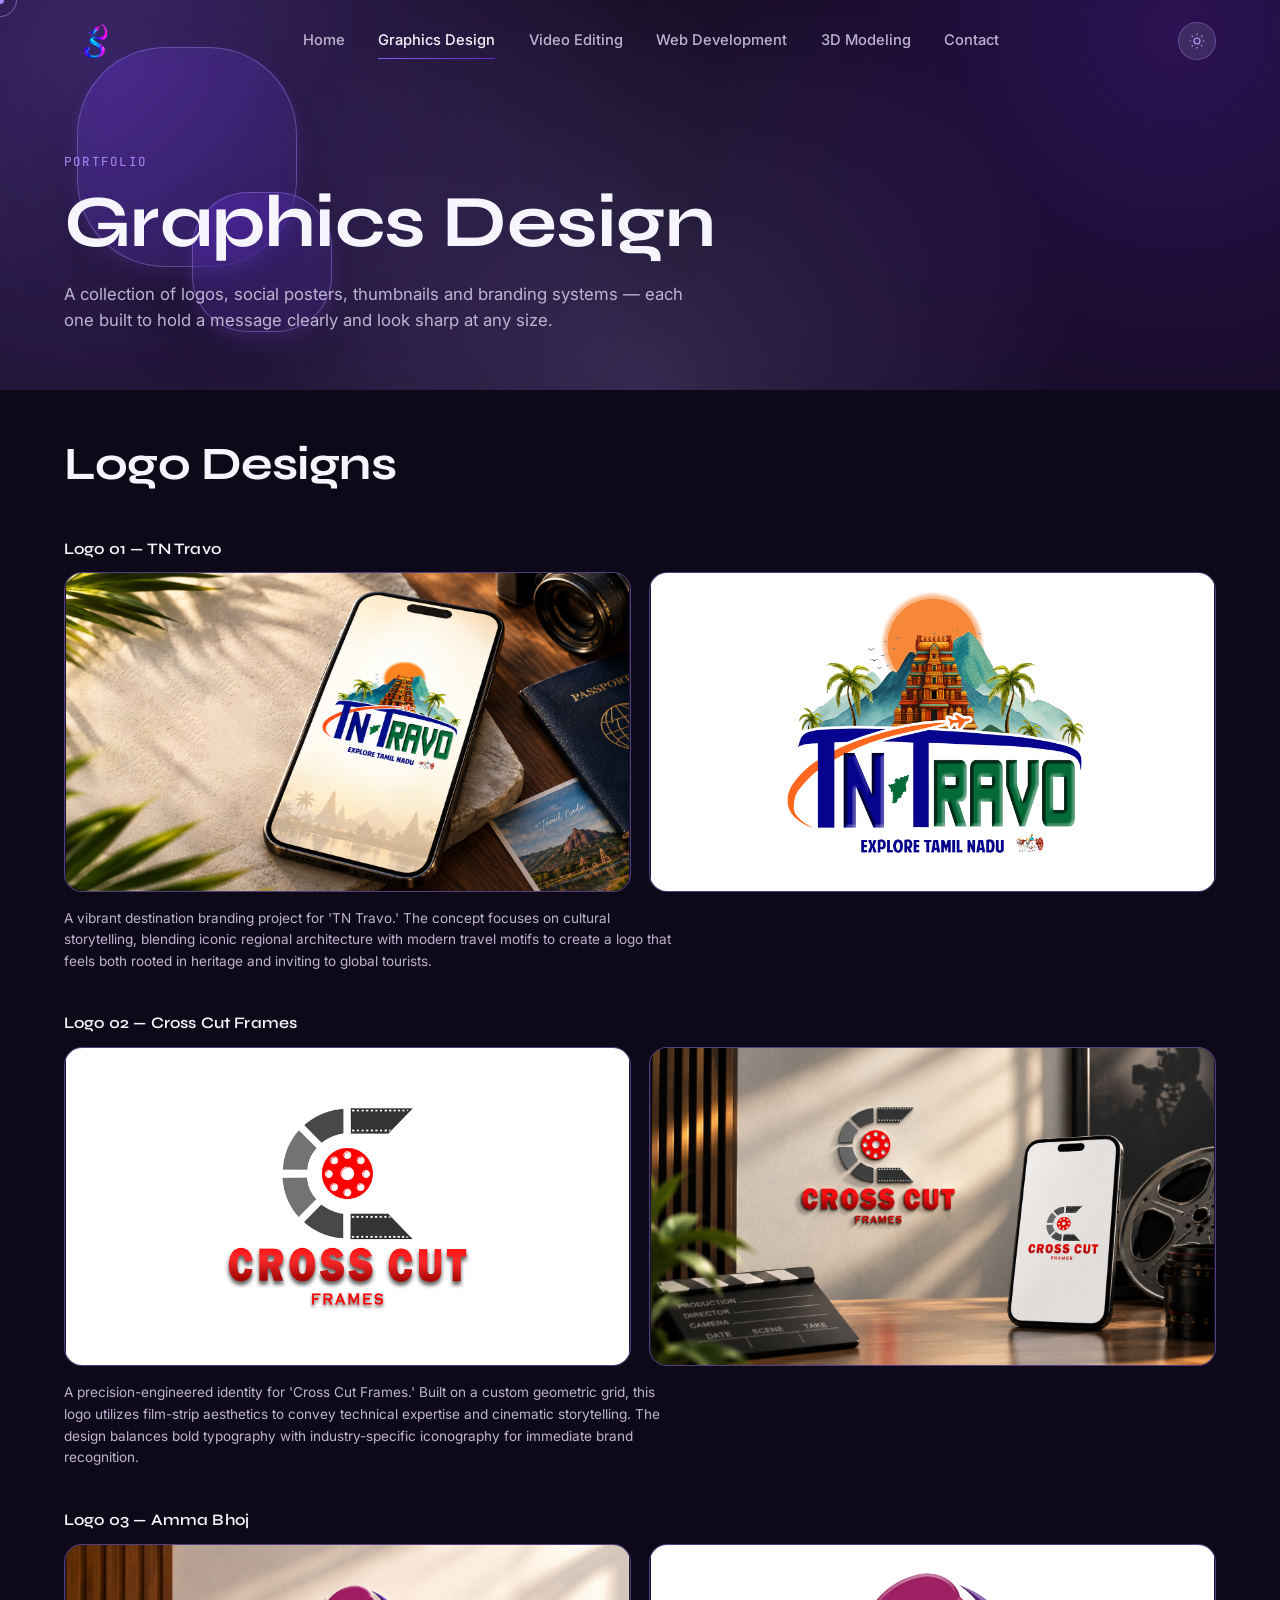
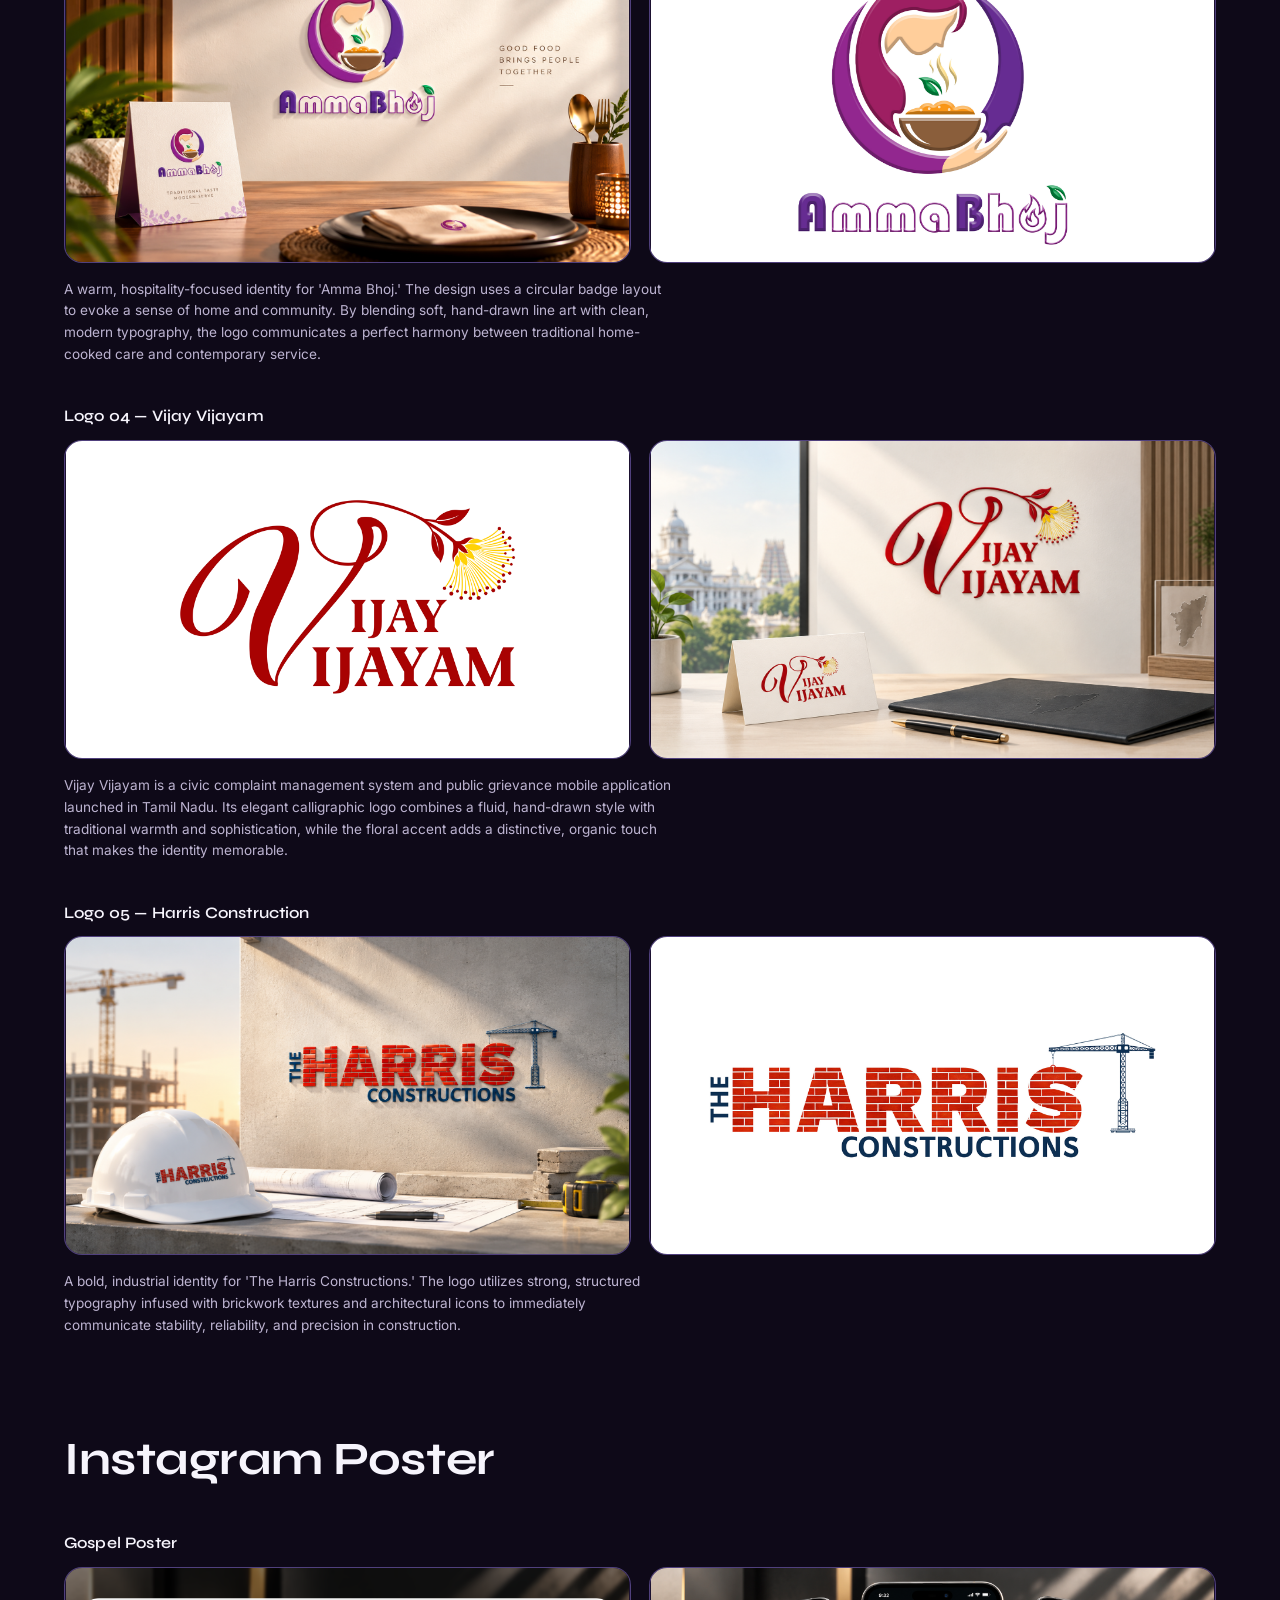
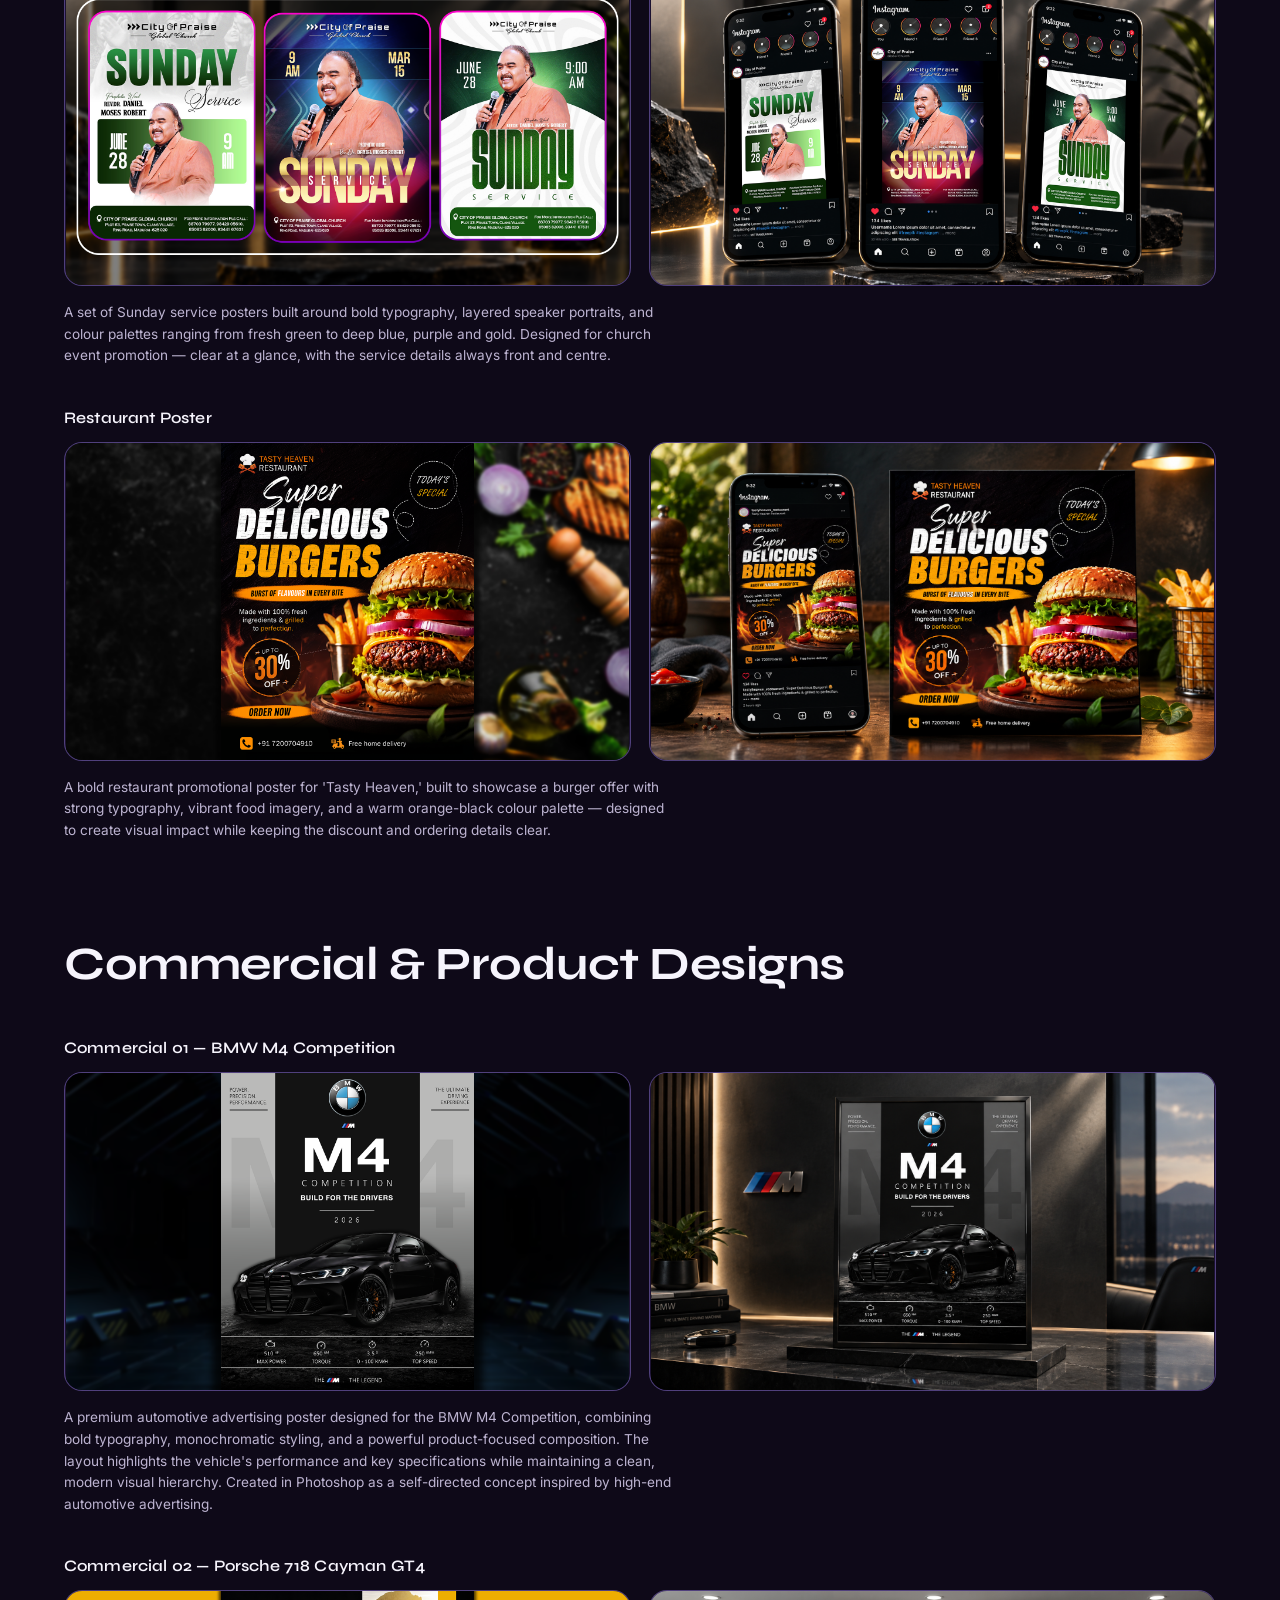
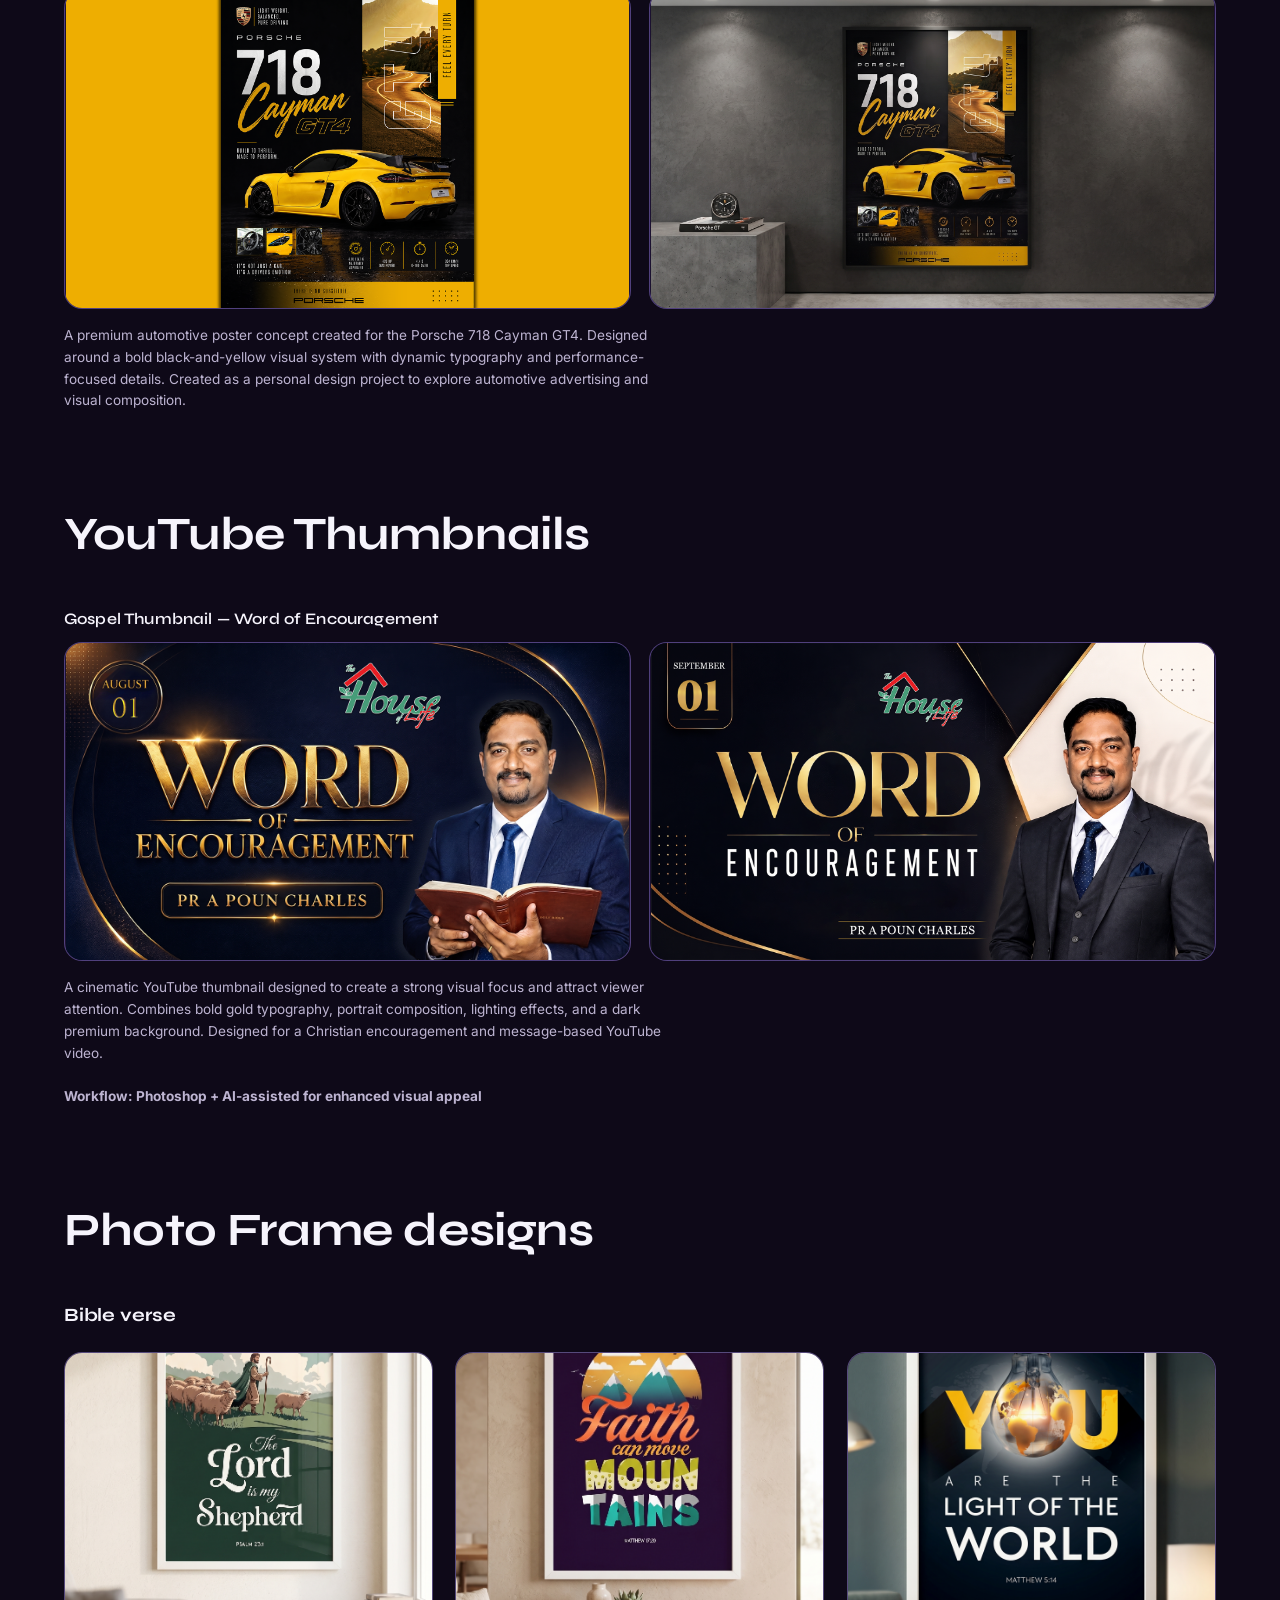
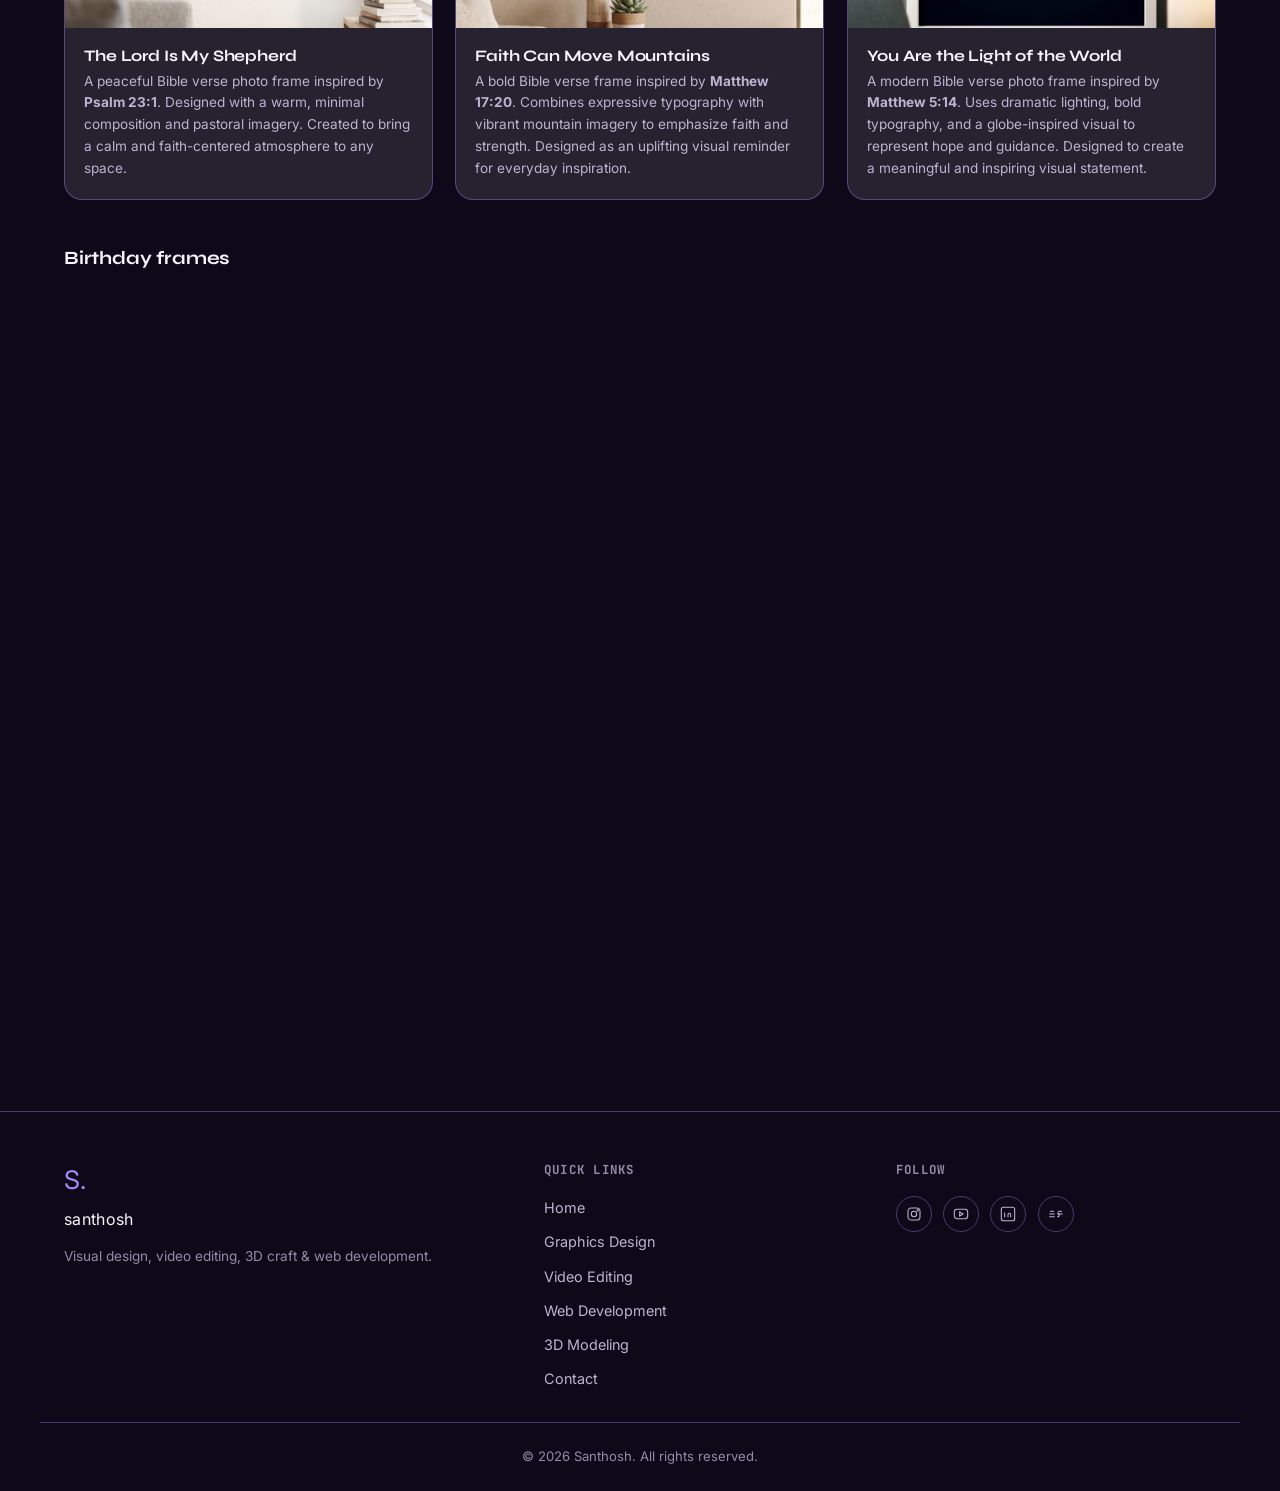
==== commit de09cc77: "Updated portfolio" ====
--- a/graphics.html
+++ b/graphics.html
@@ -106,7 +106,7 @@
       </div>
       <div class="container">
         <p class="eyebrow reveal" data-reveal>Portfolio</p>
-        <h1 class="page-title reveal" data-reveal>Graphics Designing</h1>
+        <h1 class="page-title reveal" data-reveal>Graphics Design</h1>
         <!-- Change description -->
         <p class="page-desc reveal" data-reveal>
           A collection of logos, social posters, thumbnails and branding systems —
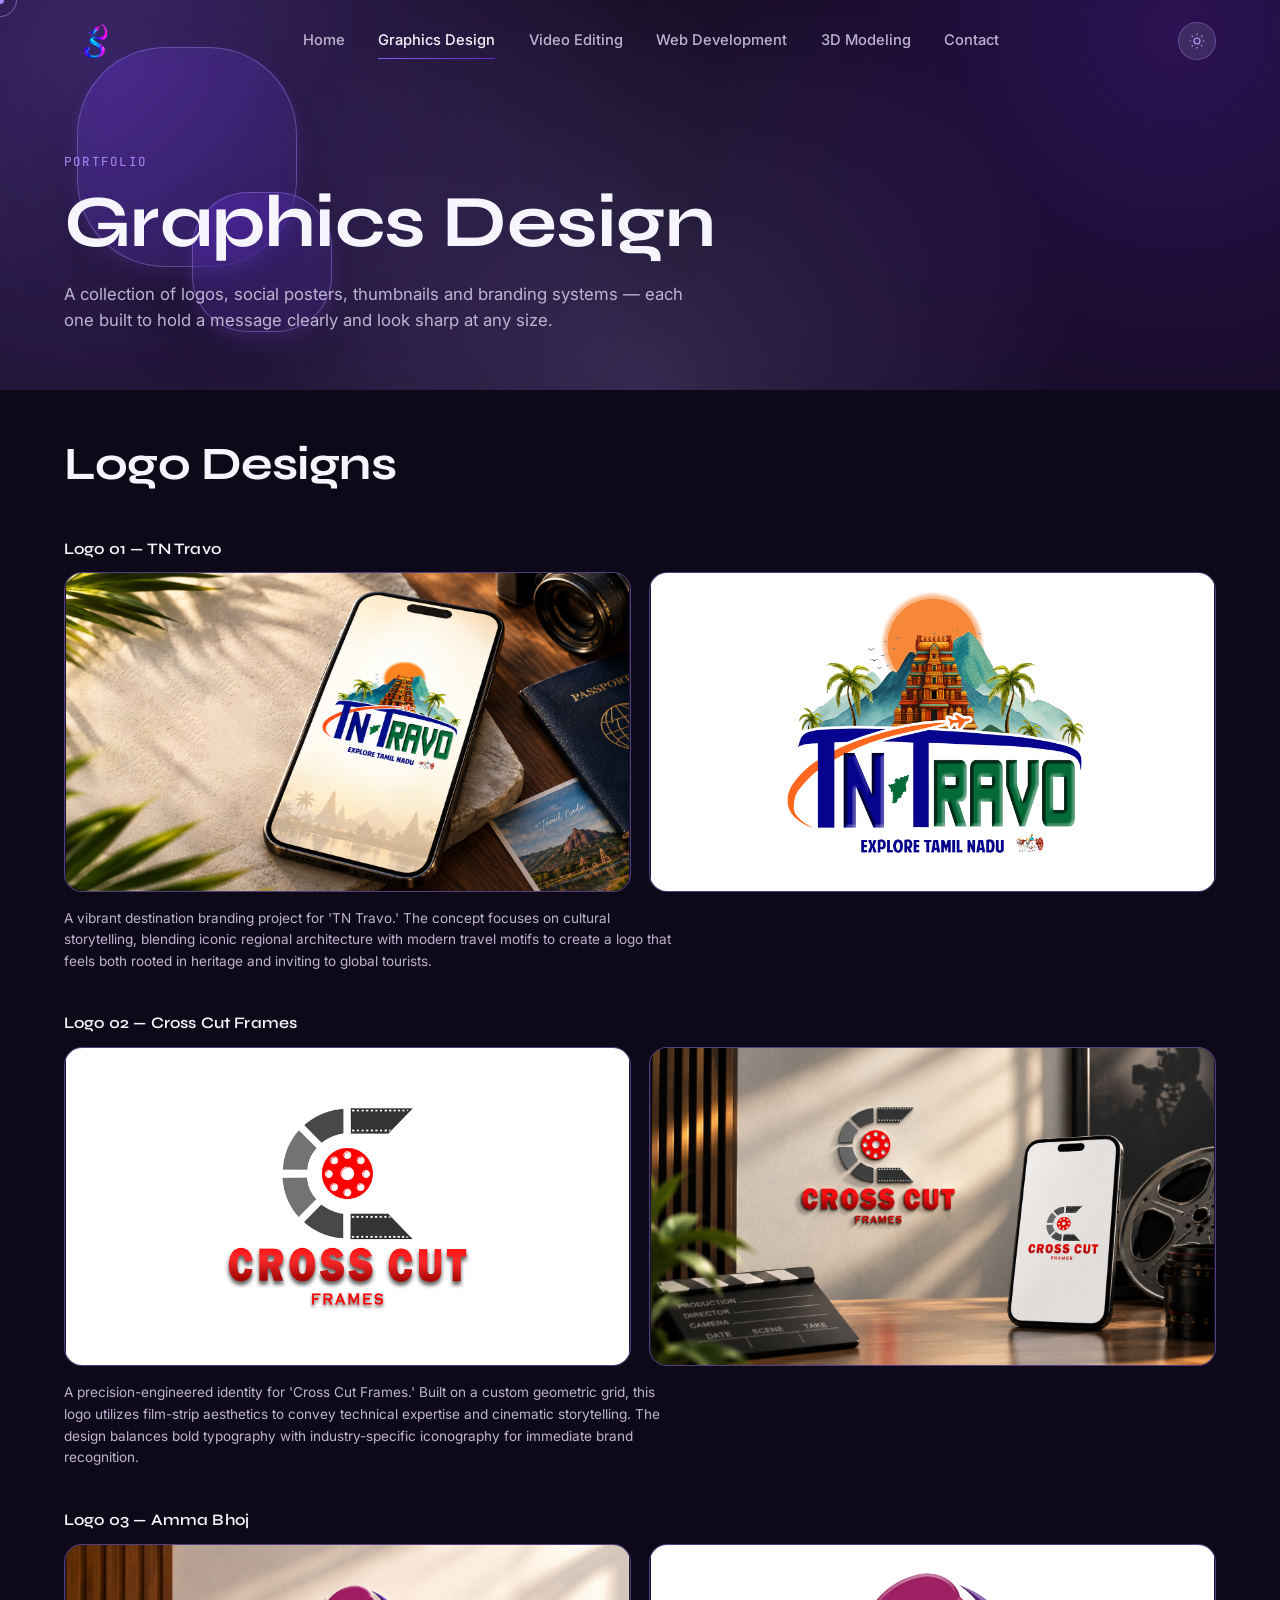
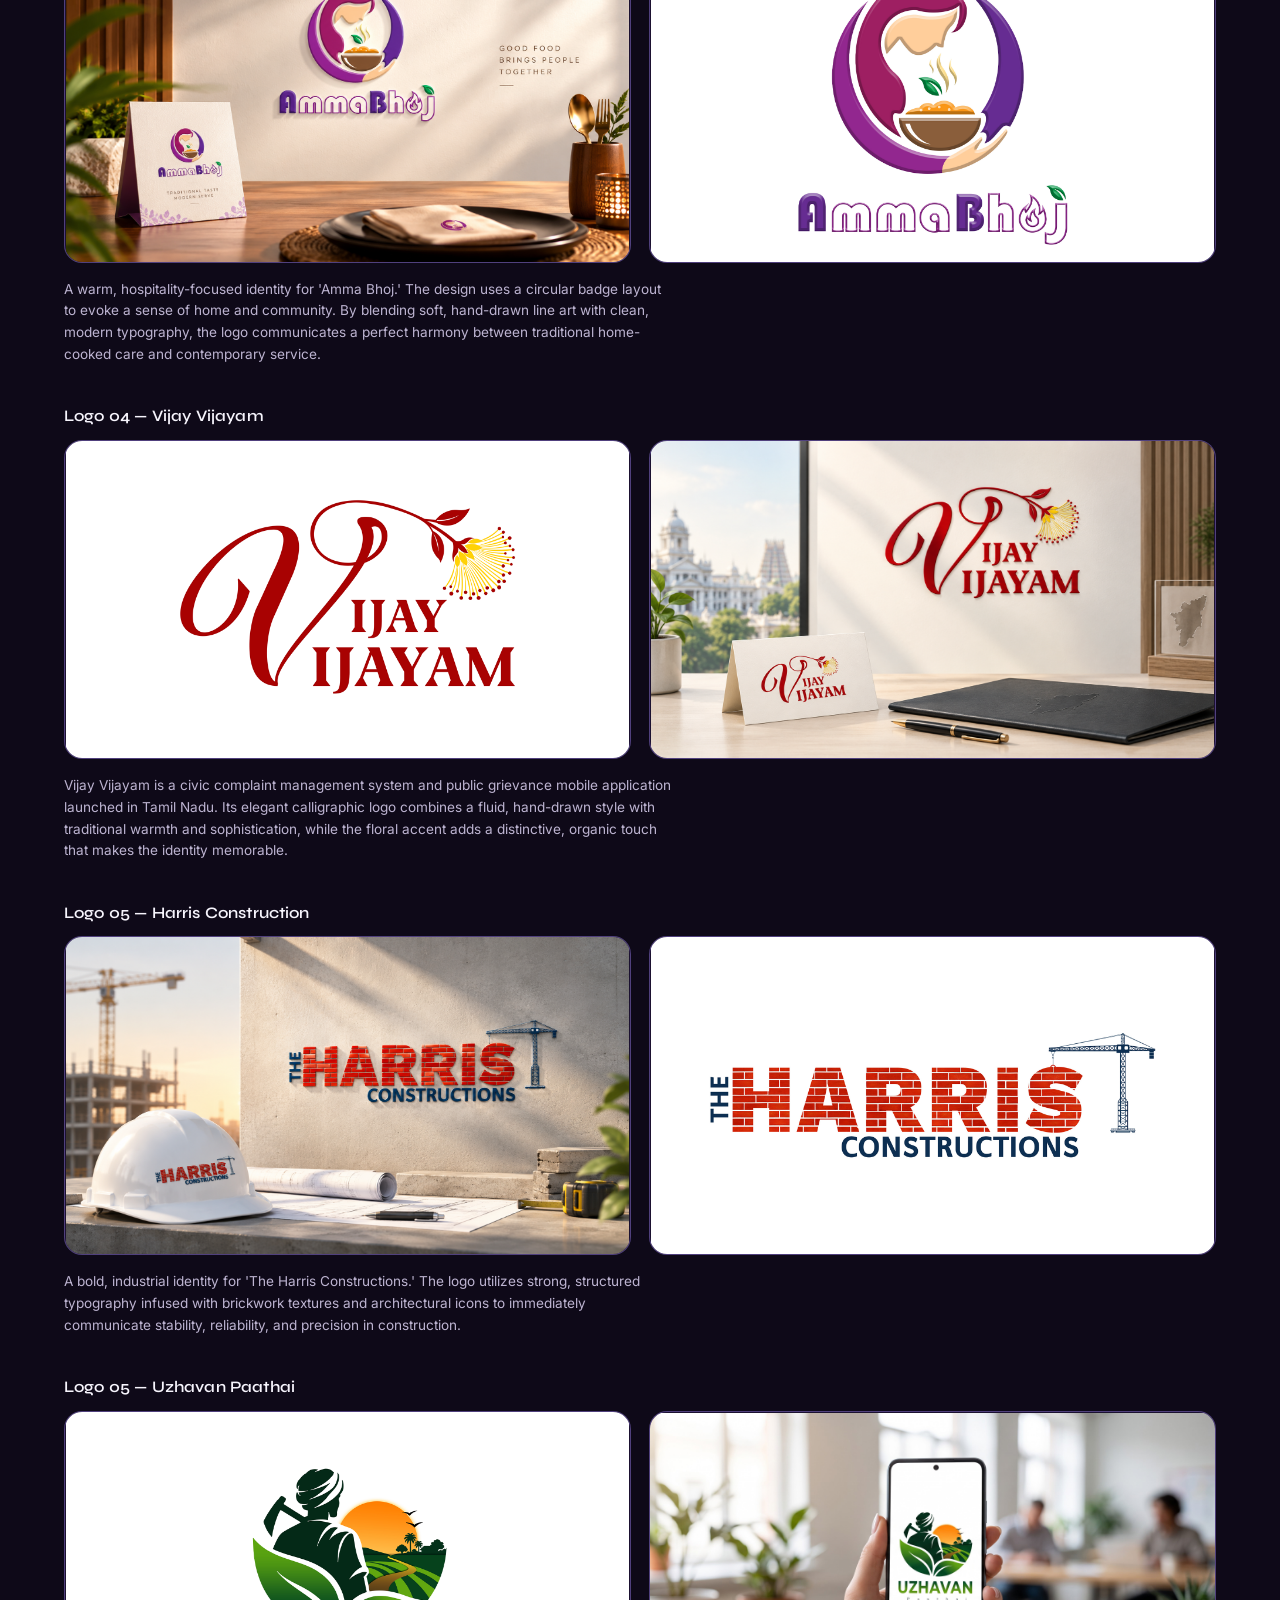
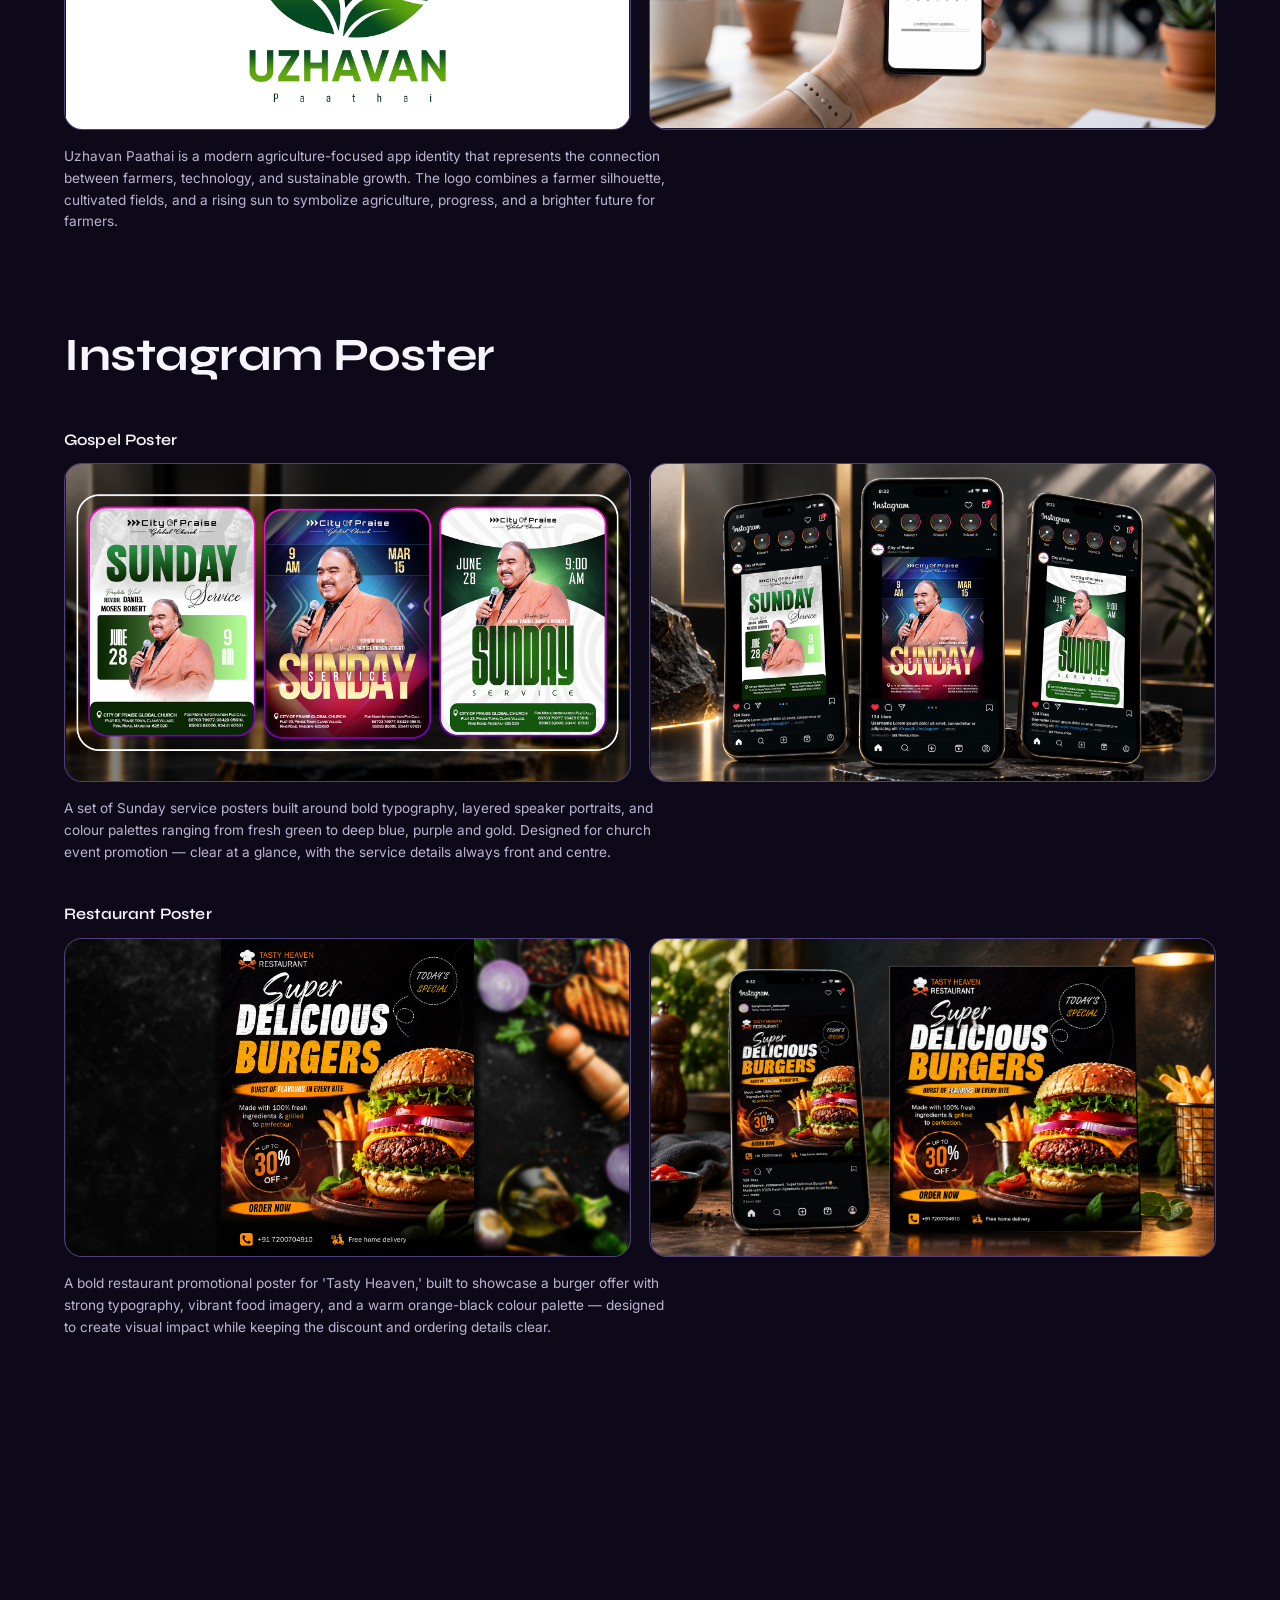
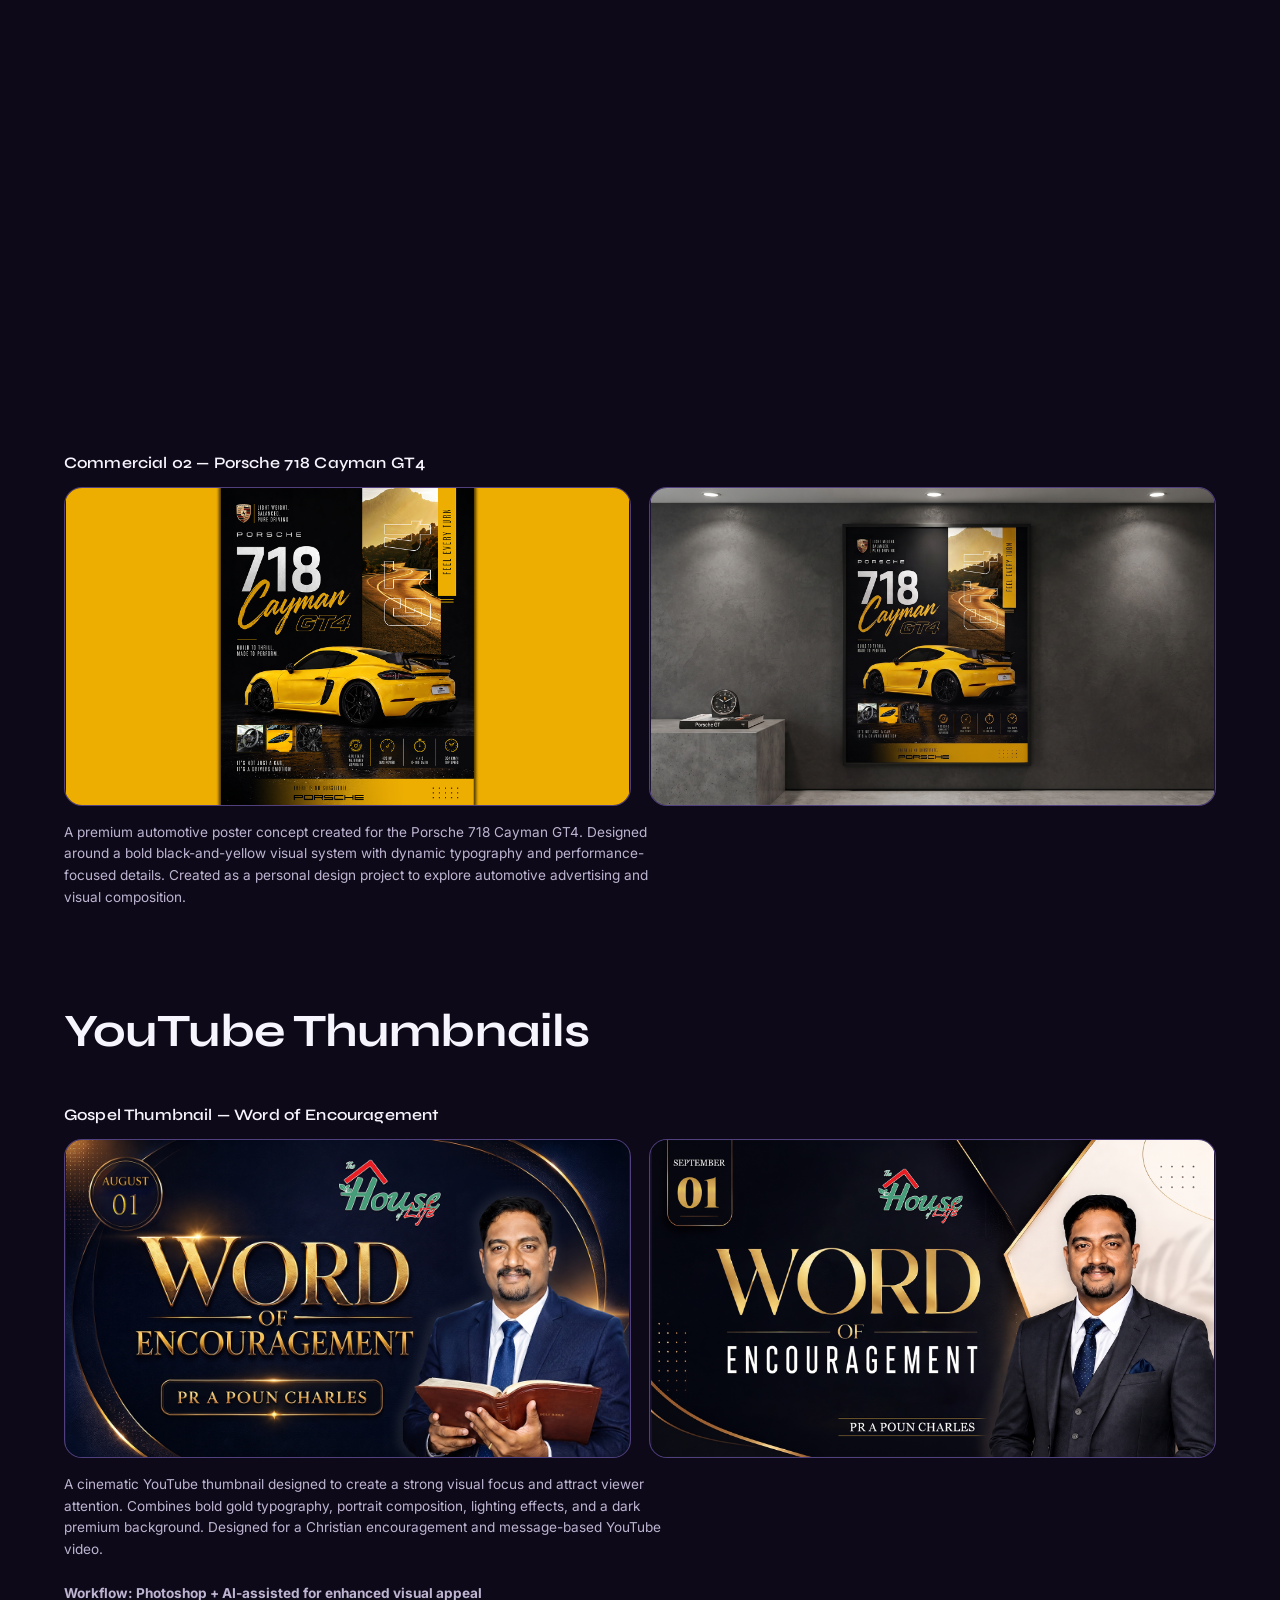
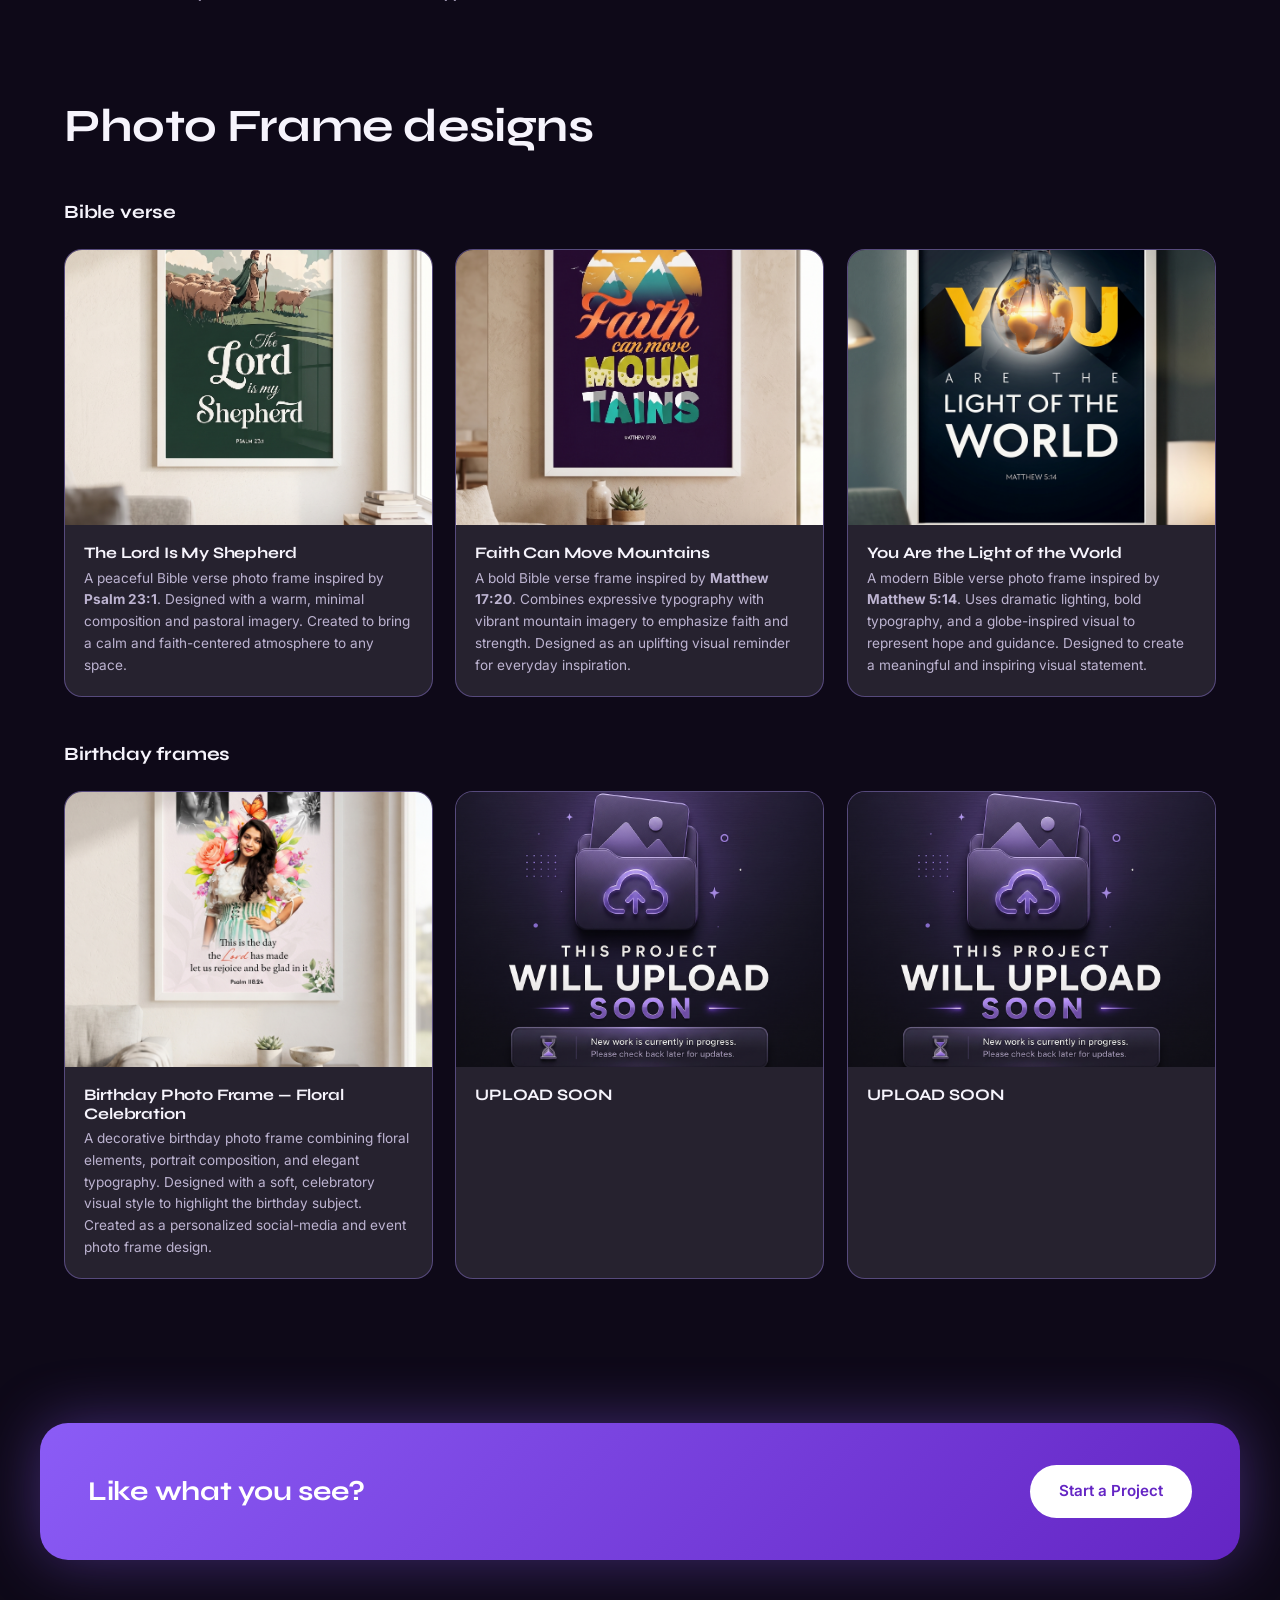
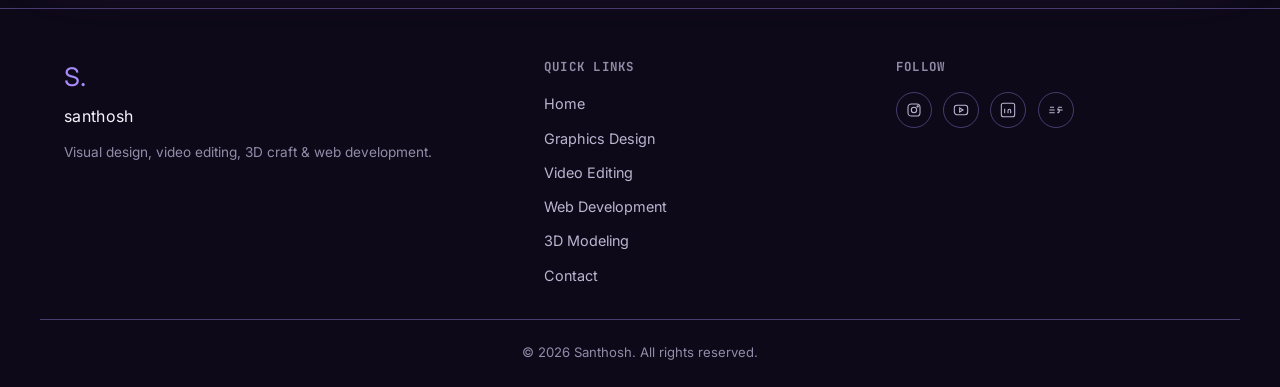
==== commit e4bebccb: "Updated portfolio" ====
--- a/graphics.html
+++ b/graphics.html
@@ -199,6 +199,22 @@
             </figure>
           </div>
           <p class="proj-desc">A bold, industrial identity for 'The Harris Constructions.' The logo utilizes strong, structured typography infused with brickwork textures and architectural icons to immediately communicate stability, reliability, and precision in construction.</p>
+        </div>
+
+        <div class="proj-block reveal" data-reveal style="--delay:0.1s">
+          <h4 class="proj-title">Logo 05 — Uzhavan Paathai</h4>
+          <div class="proj-mockups">
+            <figure class="proj-mockup" data-category="logos" data-lightbox>
+              <img src="images\Uzhavan Paathai mock up 2.png" alt="Harris Construction logo mockup one" loading="lazy">
+              <h4 class="sr-only">Harris Construction</h4>
+            </figure>
+            <figure class="proj-mockup" data-category="logos" data-lightbox>
+              <!-- Swap for a second Harris Construction mockup shot when ready -->
+              <img src="images\Uzhavan Paathai mock up 1.jpeg" alt="Harris Construction logo mockup two" loading="lazy">
+              <h4 class="sr-only">Harris Construction</h4>
+            </figure>
+          </div>
+          <p class="proj-desc">Uzhavan Paathai is a modern agriculture-focused app identity that represents the connection between farmers, technology, and sustainable growth. The logo combines a farmer silhouette, cultivated fields, and a rising sun to symbolize agriculture, progress, and a brighter future for farmers.</p>
         </div>
 
       </div>
--- a/css/style.css
+++ b/css/style.css
@@ -1510,4 +1510,8 @@
   .hero-photo-frame { width: min(220px, 78vw); }
   .counters { gap: 1.2rem; }
   .counter, .counter-suffix { font-size: 2rem; }
+}
+
+.page-title {
+  white-space: nowrap;
 }
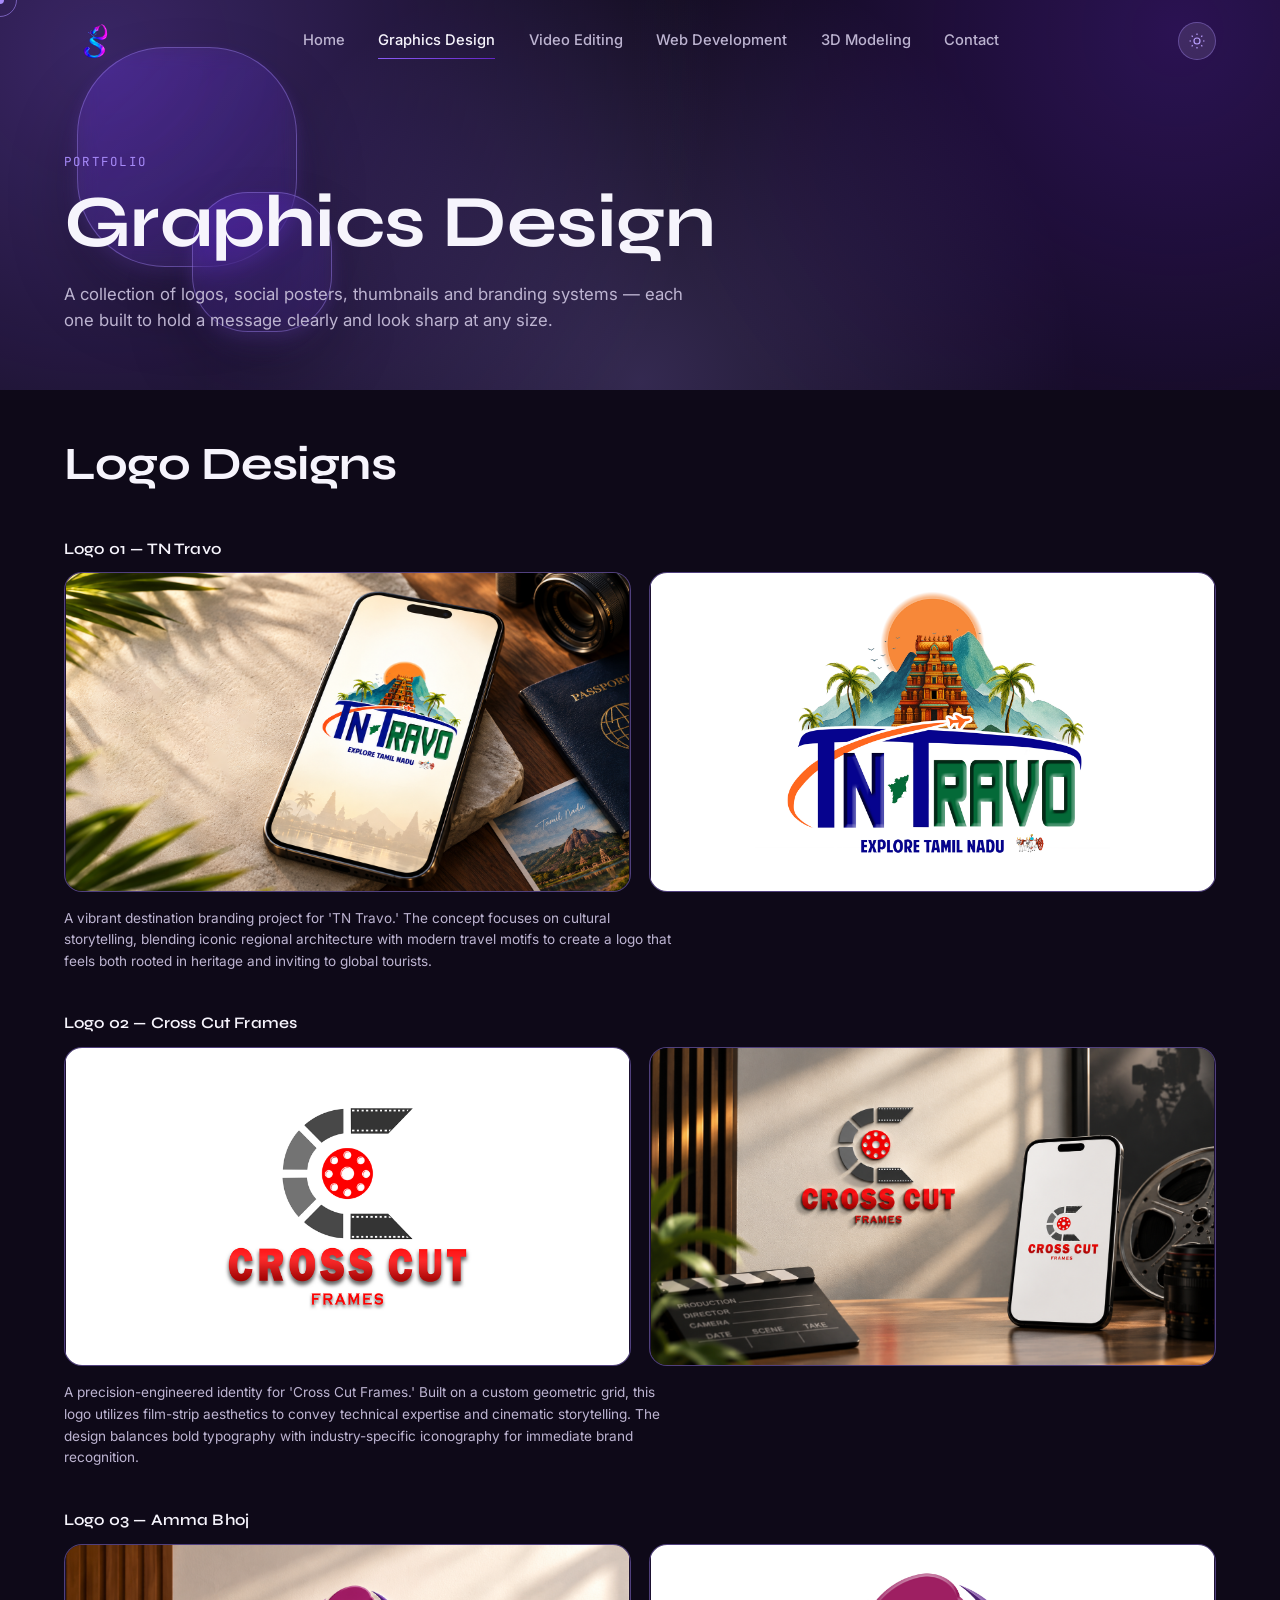
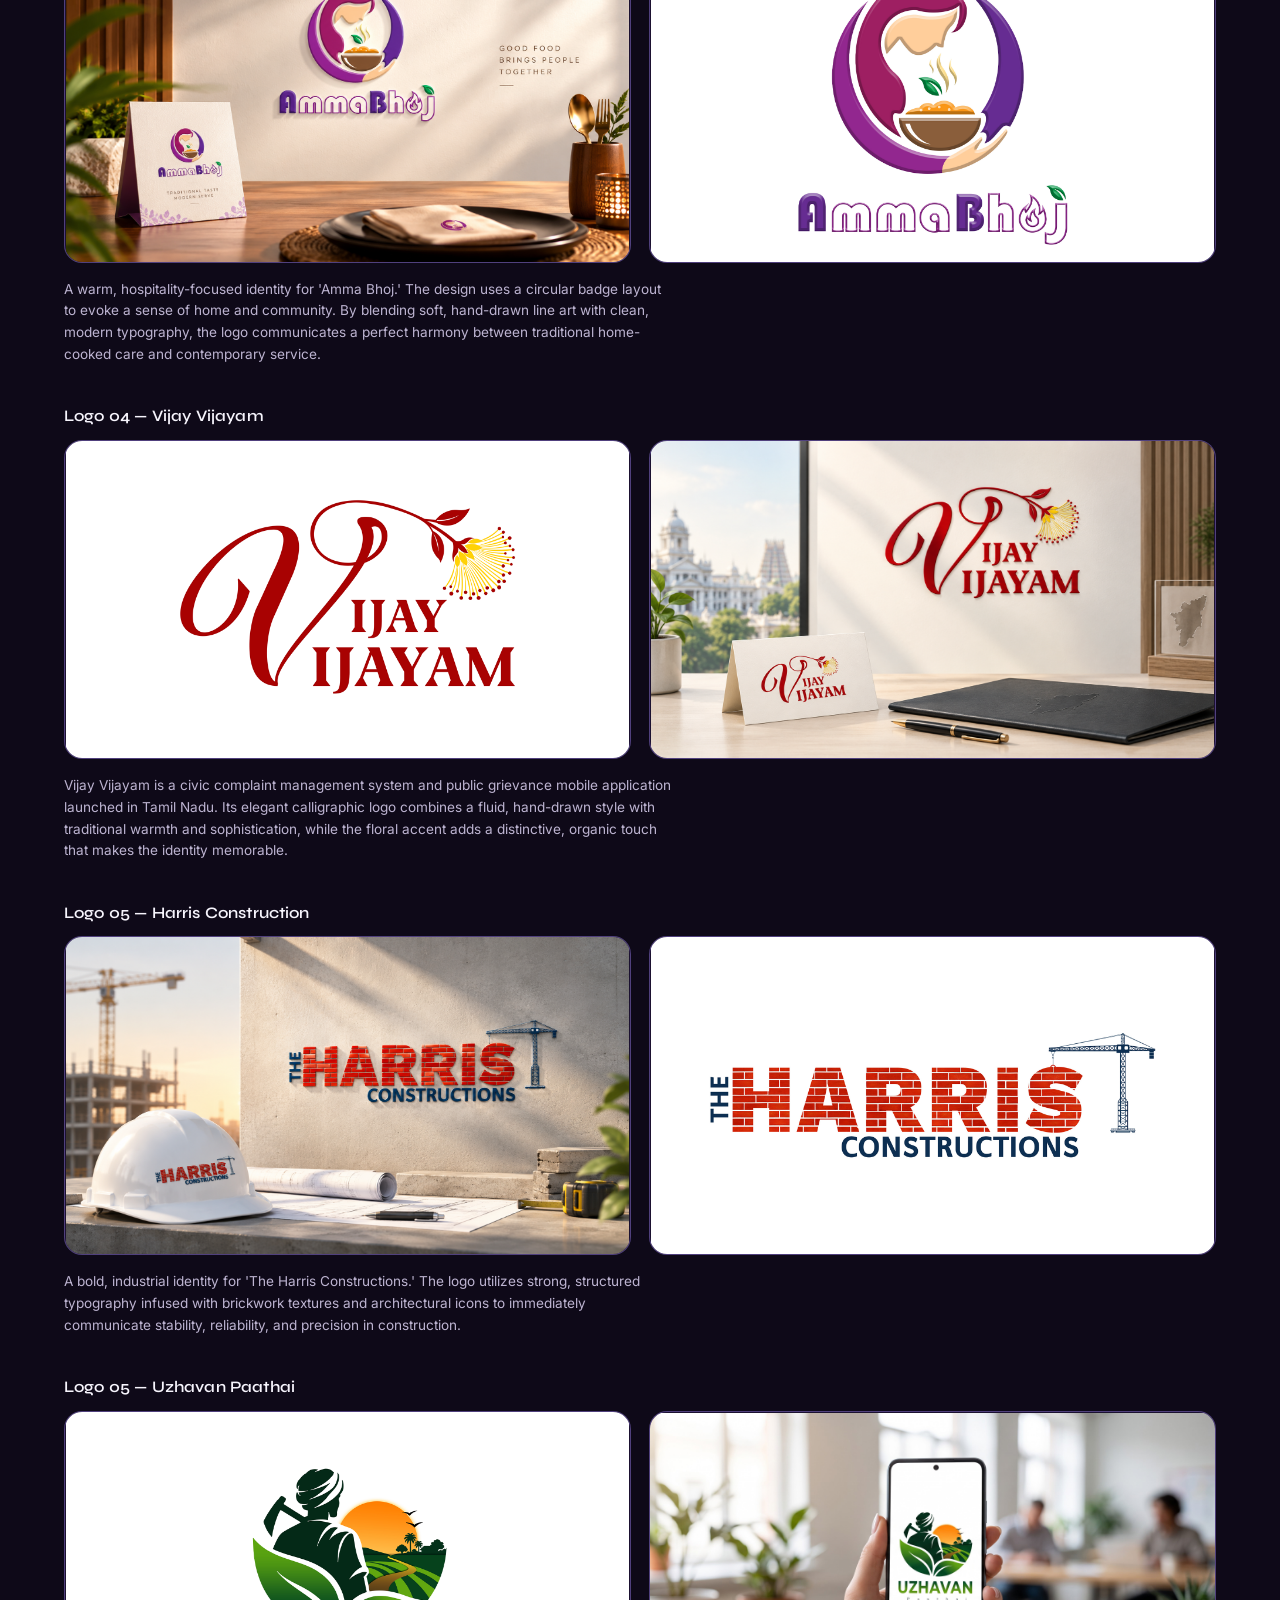
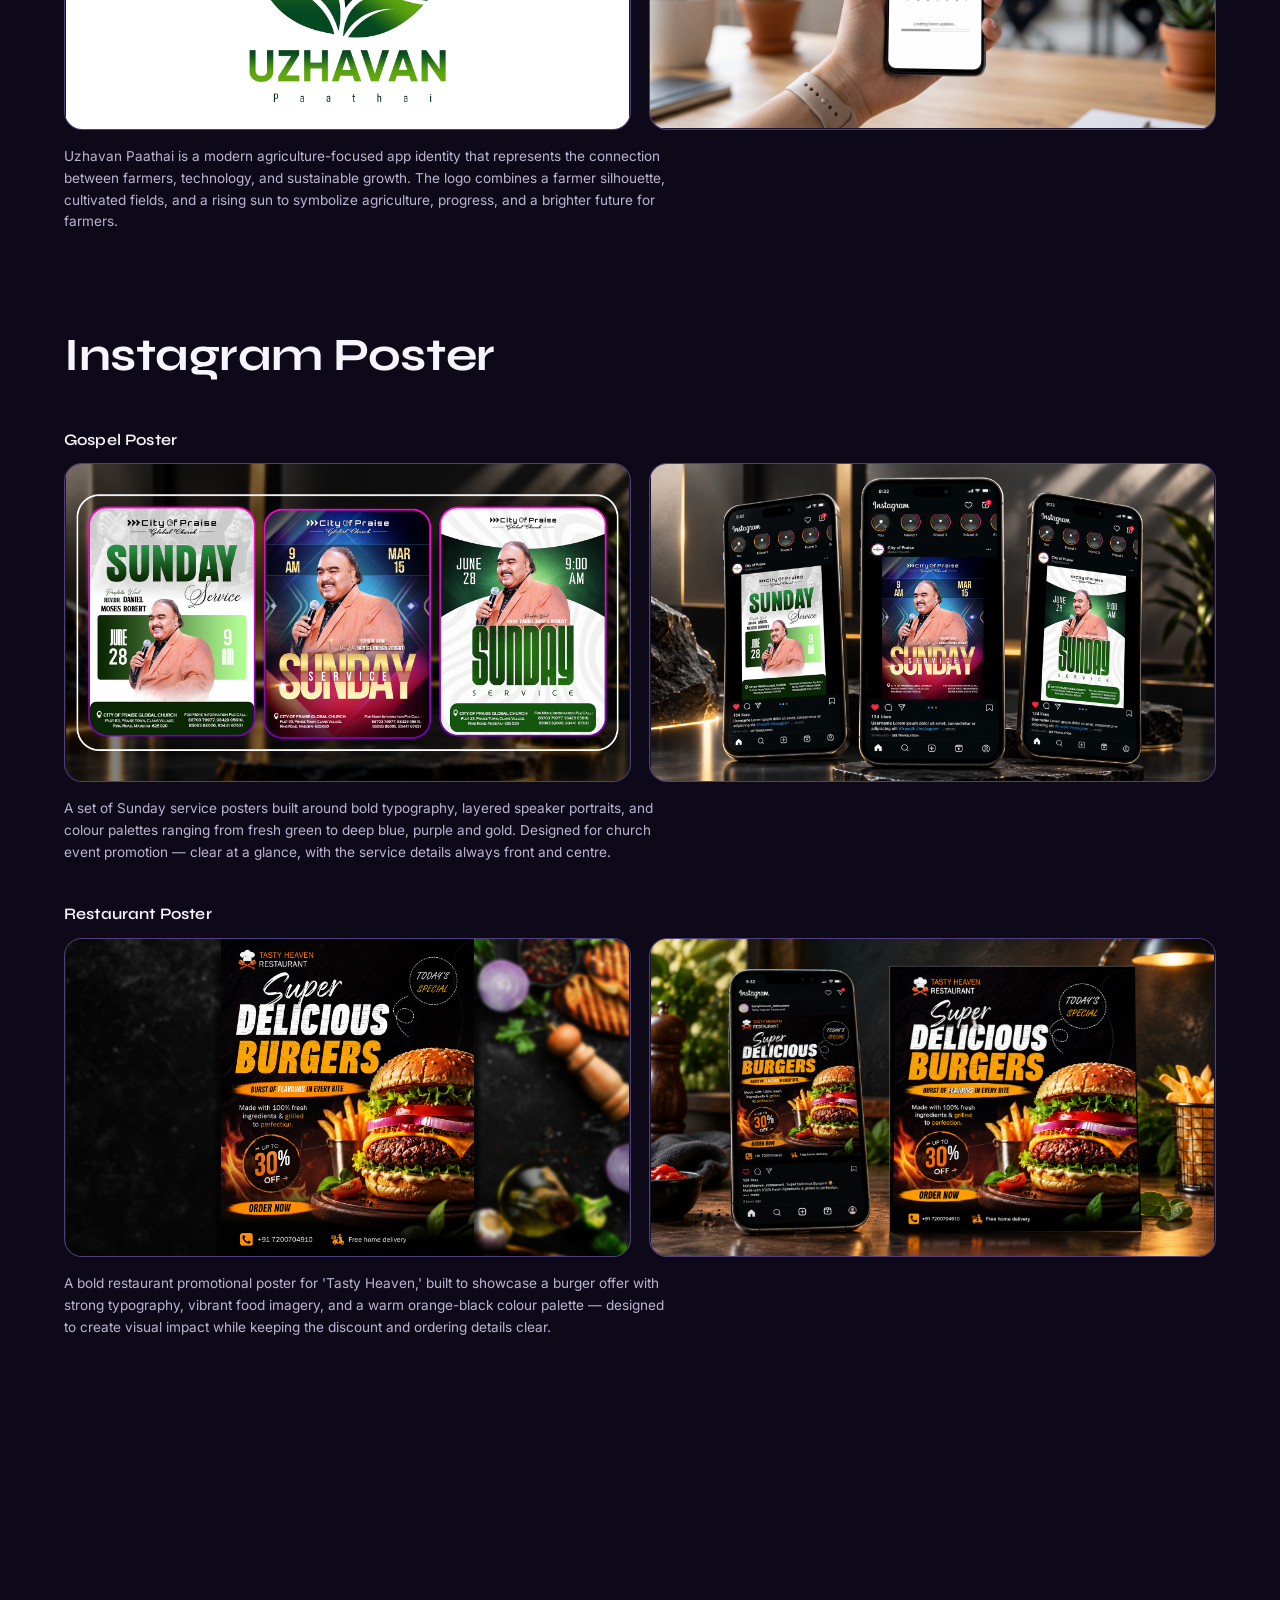
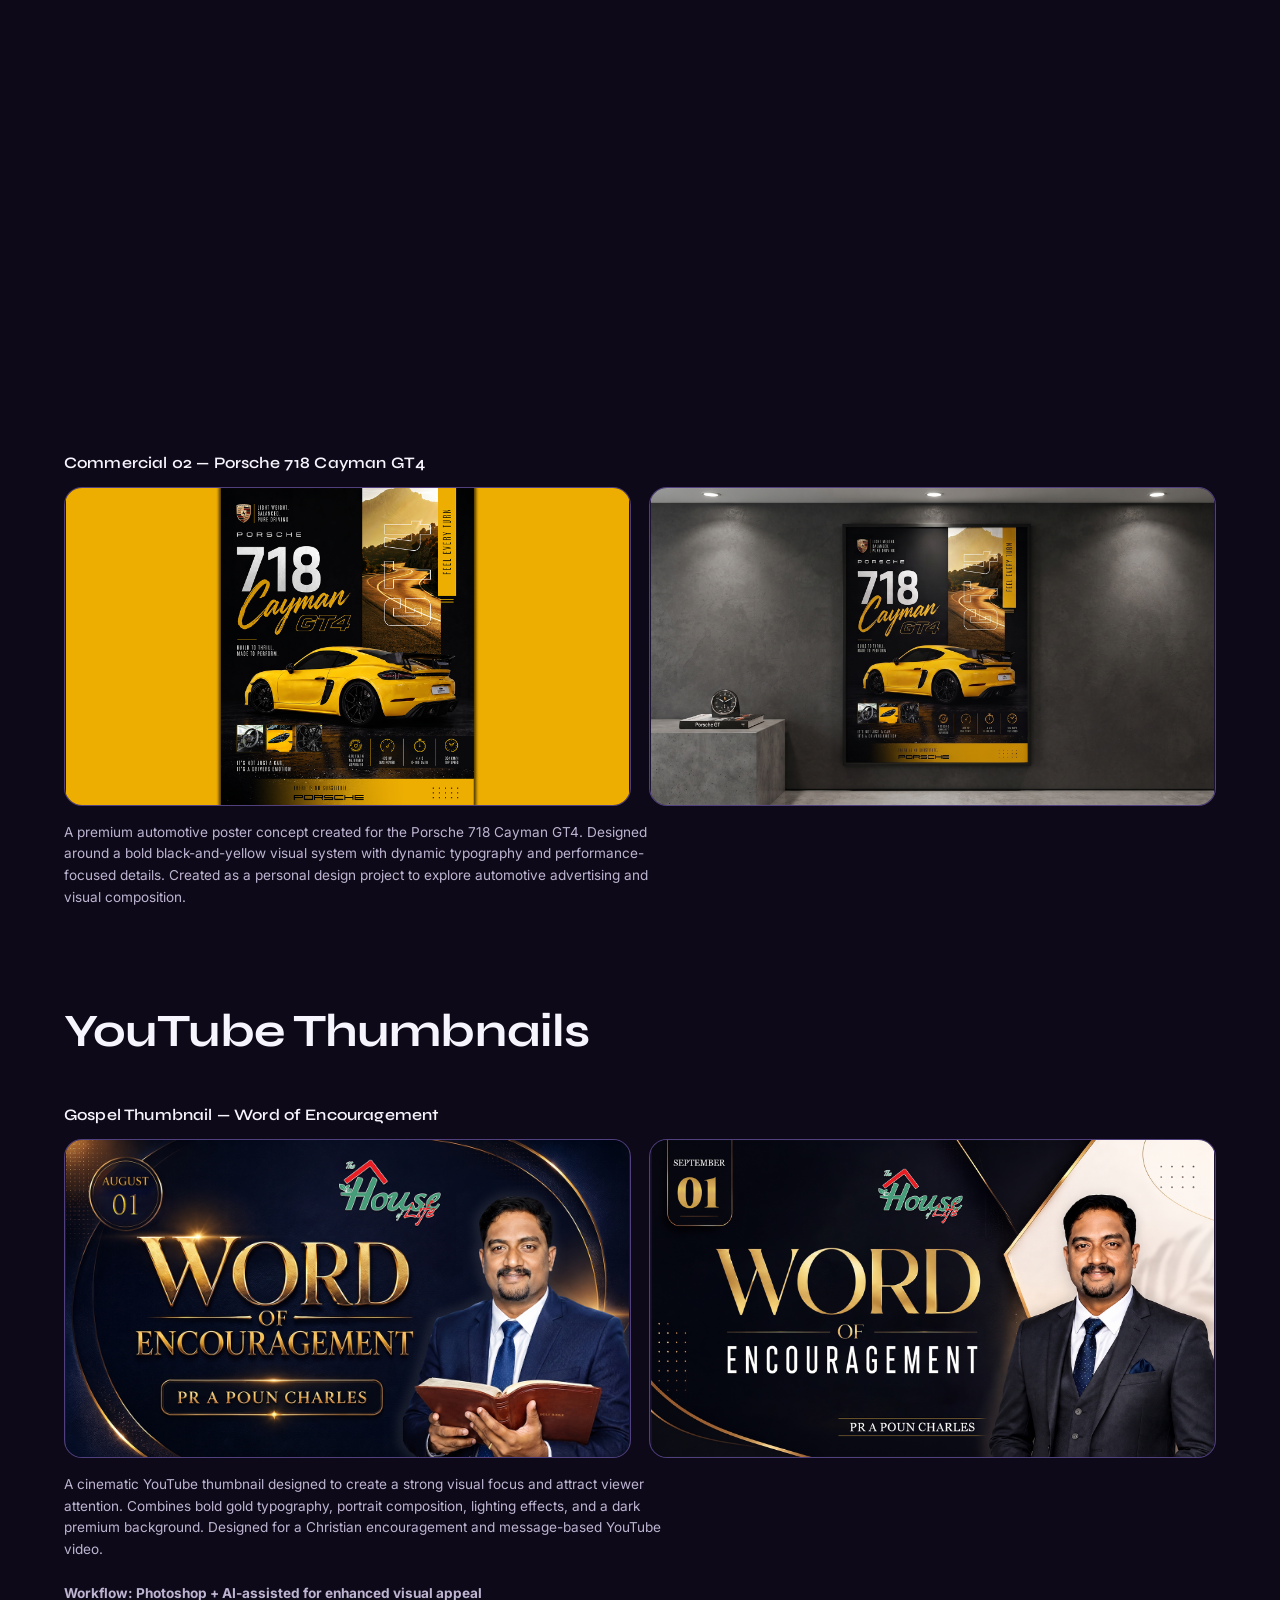
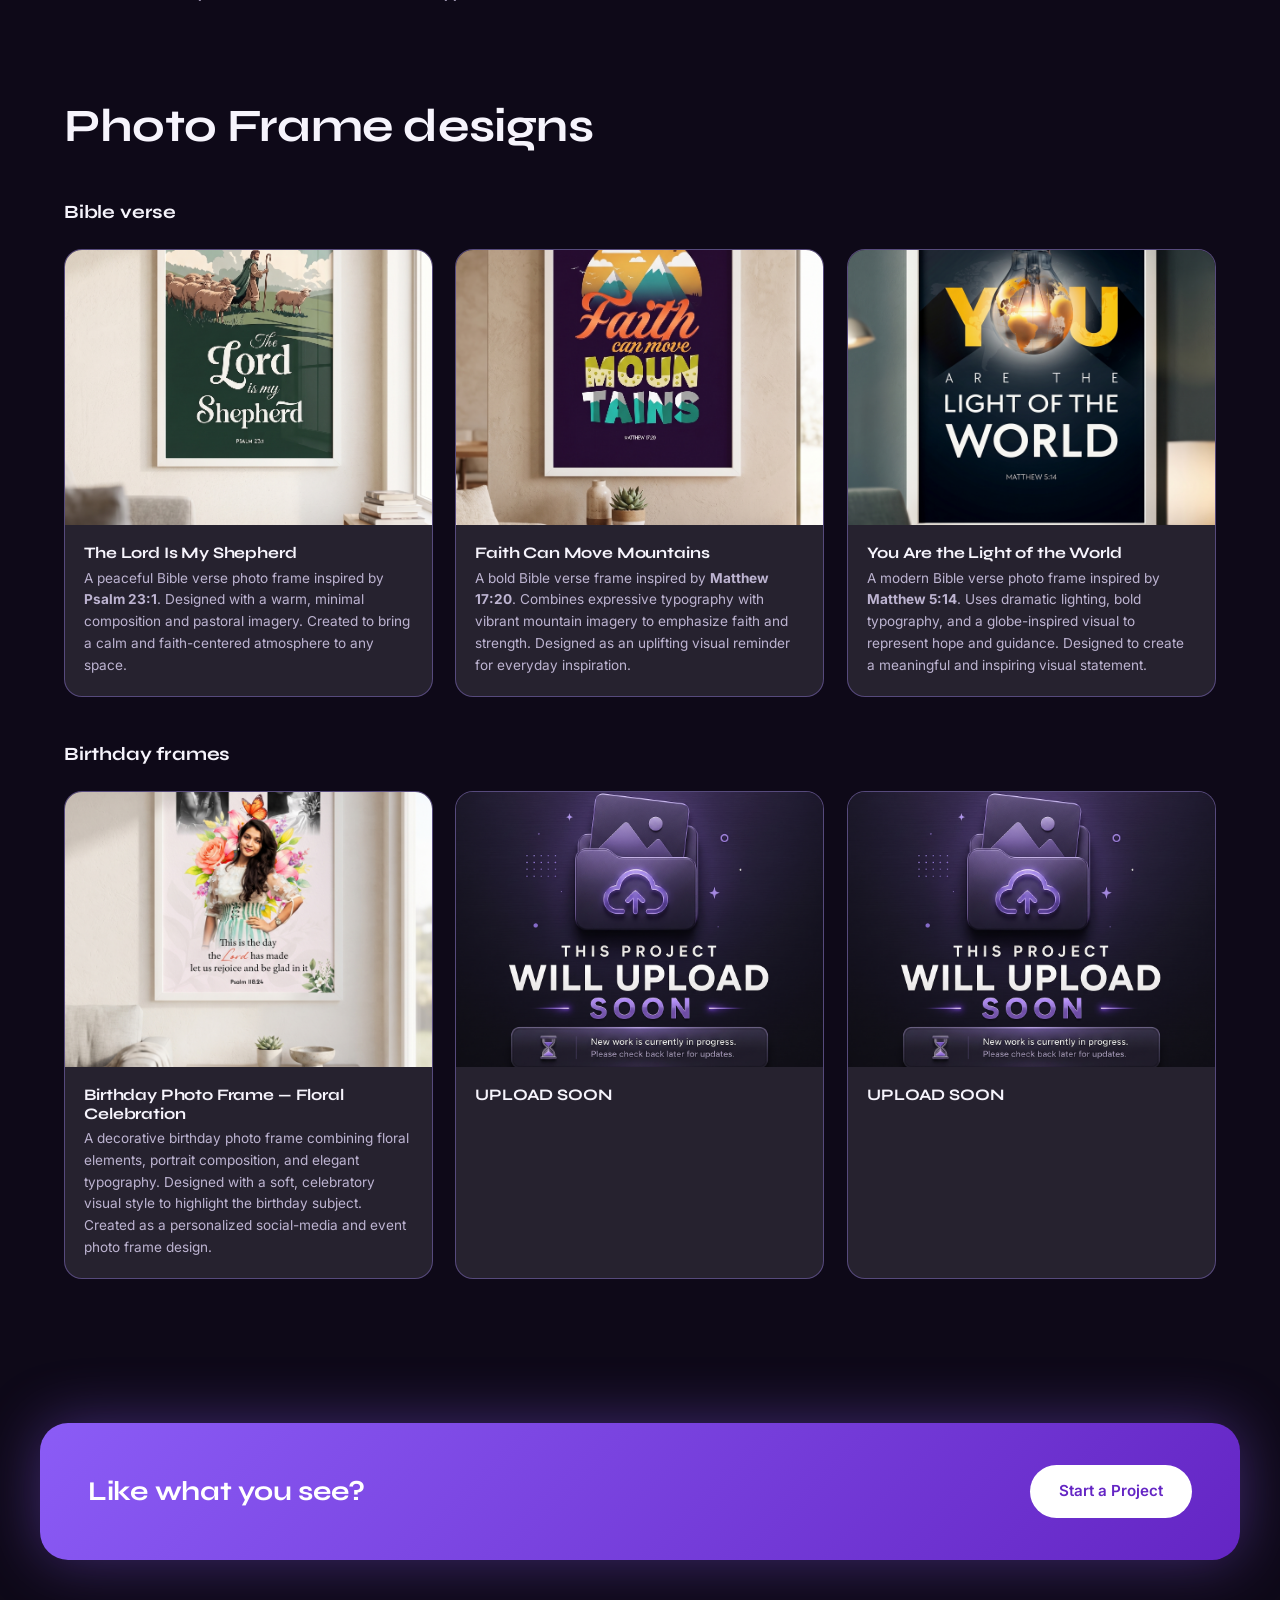
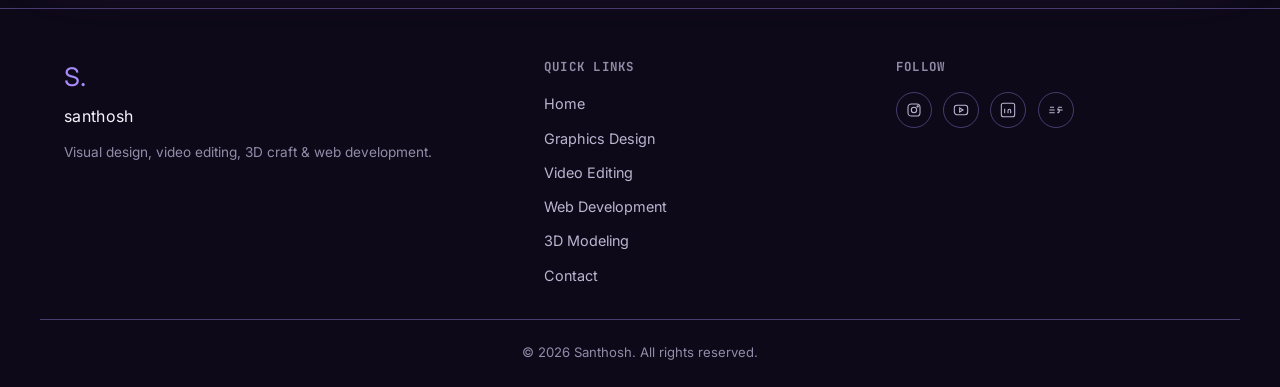
==== commit 31cff46c: "Updated portfolio" ====
--- a/graphics.html
+++ b/graphics.html
@@ -206,12 +206,12 @@
           <div class="proj-mockups">
             <figure class="proj-mockup" data-category="logos" data-lightbox>
               <img src="images\Uzhavan Paathai mock up 2.png" alt="Harris Construction logo mockup one" loading="lazy">
-              <h4 class="sr-only">Harris Construction</h4>
+              <h4 class="sr-only">Uzhavan Paathai</h4>
             </figure>
             <figure class="proj-mockup" data-category="logos" data-lightbox>
               <!-- Swap for a second Harris Construction mockup shot when ready -->
               <img src="images\Uzhavan Paathai mock up 1.jpeg" alt="Harris Construction logo mockup two" loading="lazy">
-              <h4 class="sr-only">Harris Construction</h4>
+              <h4 class="sr-only">Uzhavan Paathai</h4>
             </figure>
           </div>
           <p class="proj-desc">Uzhavan Paathai is a modern agriculture-focused app identity that represents the connection between farmers, technology, and sustainable growth. The logo combines a farmer silhouette, cultivated fields, and a rising sun to symbolize agriculture, progress, and a brighter future for farmers.</p>
--- a/css/style.css
+++ b/css/style.css
@@ -523,7 +523,10 @@
   top: 0; left: 0;
   border-radius: 50%;
   pointer-events: none;
-  z-index: 1002;
+  /* Must sit above every overlay (lightbox = 1100, welcome screen = 10000),
+     otherwise the native cursor is hidden and the custom one is painted
+     behind the overlay — so the pointer appears to vanish. */
+  z-index: 10001;
   transform: translate(-50%, -50%);
   display: none;
 }
@@ -975,9 +978,44 @@
   opacity: 0; visibility: hidden;
   transition: opacity var(--t-med) var(--ease), visibility var(--t-med) var(--ease);
   padding: 2rem;
+  overflow: hidden;            /* keeps a zoomed image from creating scrollbars */
+  overscroll-behavior: contain;
 }
 .lightbox.open { opacity: 1; visibility: visible; }
-.lightbox-image { max-width: min(900px, 90vw); max-height: 75vh; border-radius: var(--radius-md); border: 1px solid var(--glass-border-strong); }
+.lightbox-image {
+  max-width: min(900px, 90vw);
+  max-height: 75vh;
+  border-radius: var(--radius-md);
+  border: 1px solid var(--glass-border-strong);
+  /* Scroll-wheel zoom / drag-to-pan */
+  transform-origin: center center;
+  transition: transform 0.16s var(--ease);
+  will-change: transform;
+  touch-action: none;
+  -webkit-user-select: none;
+  user-select: none;
+  -webkit-user-drag: none;
+}
+.lightbox-image.is-zoomed { cursor: grab; }
+.lightbox-image.is-panning { cursor: grabbing; transition: none; }
+body.has-custom-cursor .lightbox-image.is-zoomed,
+body.has-custom-cursor .lightbox-image.is-panning { cursor: none; }
+
+/* Small "scroll to zoom" hint + live zoom level */
+.lightbox-zoom-hint {
+  position: absolute;
+  bottom: 1.4rem; left: 50%; transform: translateX(-50%);
+  font-family: var(--font-mono);
+  font-size: 0.72rem;
+  letter-spacing: 0.04em;
+  color: var(--gray-300);
+  background: var(--glass-bg-strong);
+  border: 1px solid var(--glass-border);
+  border-radius: 999px;
+  padding: 0.35rem 0.85rem;
+  pointer-events: none;
+  opacity: 0.75;
+}
 .lightbox-caption { margin-top: 1rem; color: var(--gray-300); font-size: 0.9rem; }
 .lightbox-close {
   position: absolute; top: 1.6rem; right: 1.8rem;
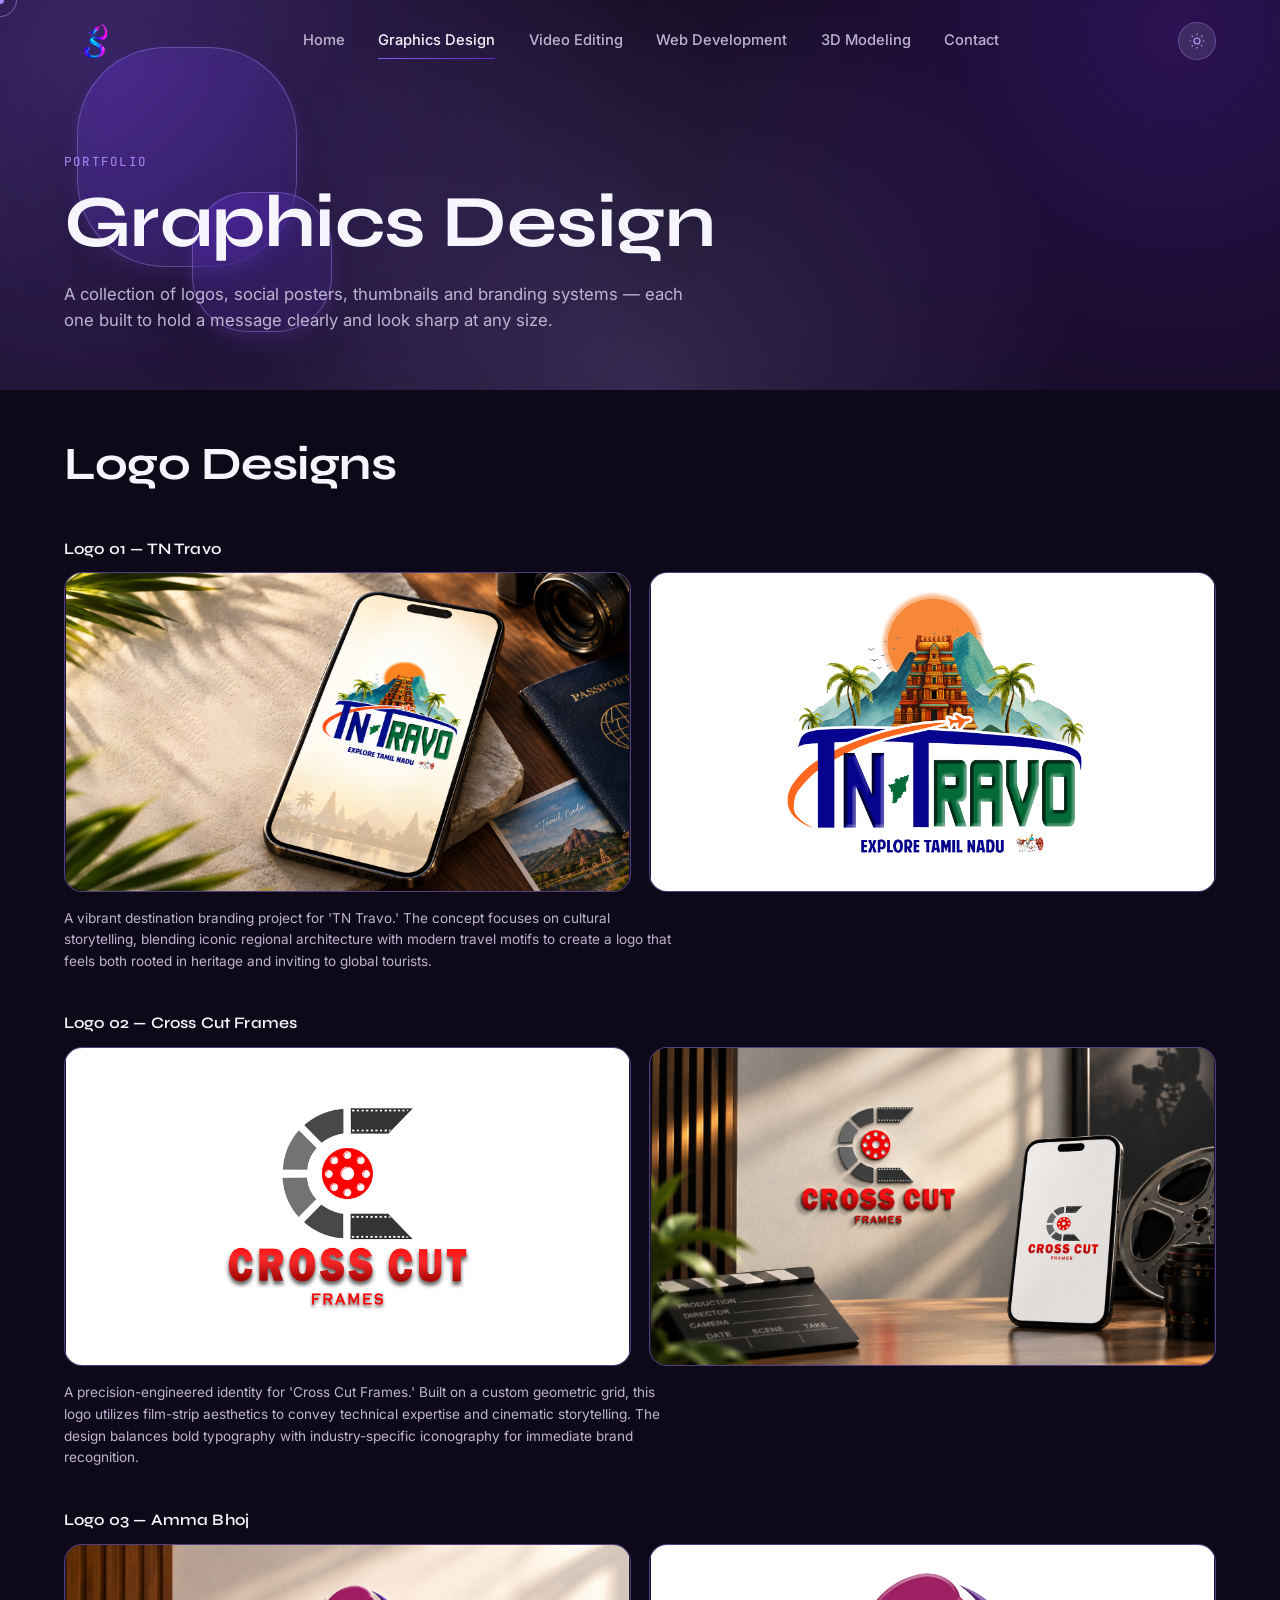
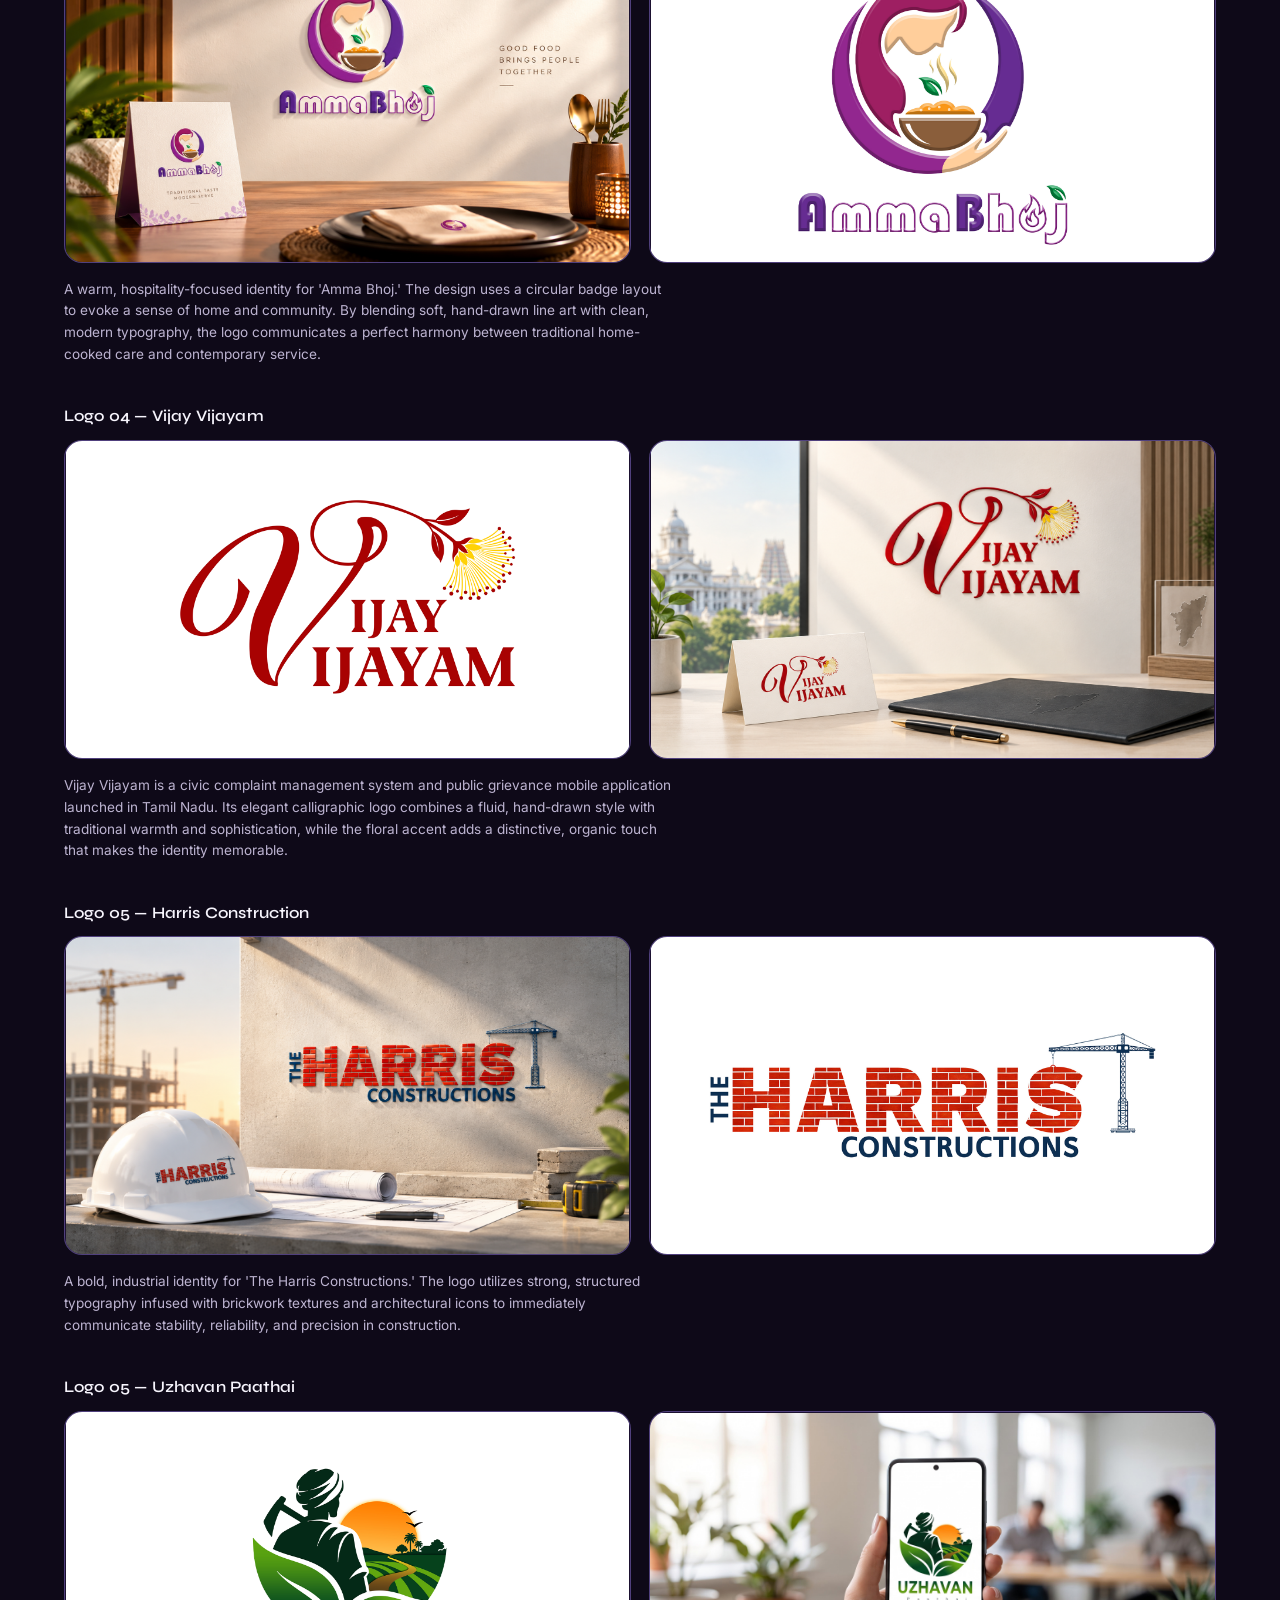
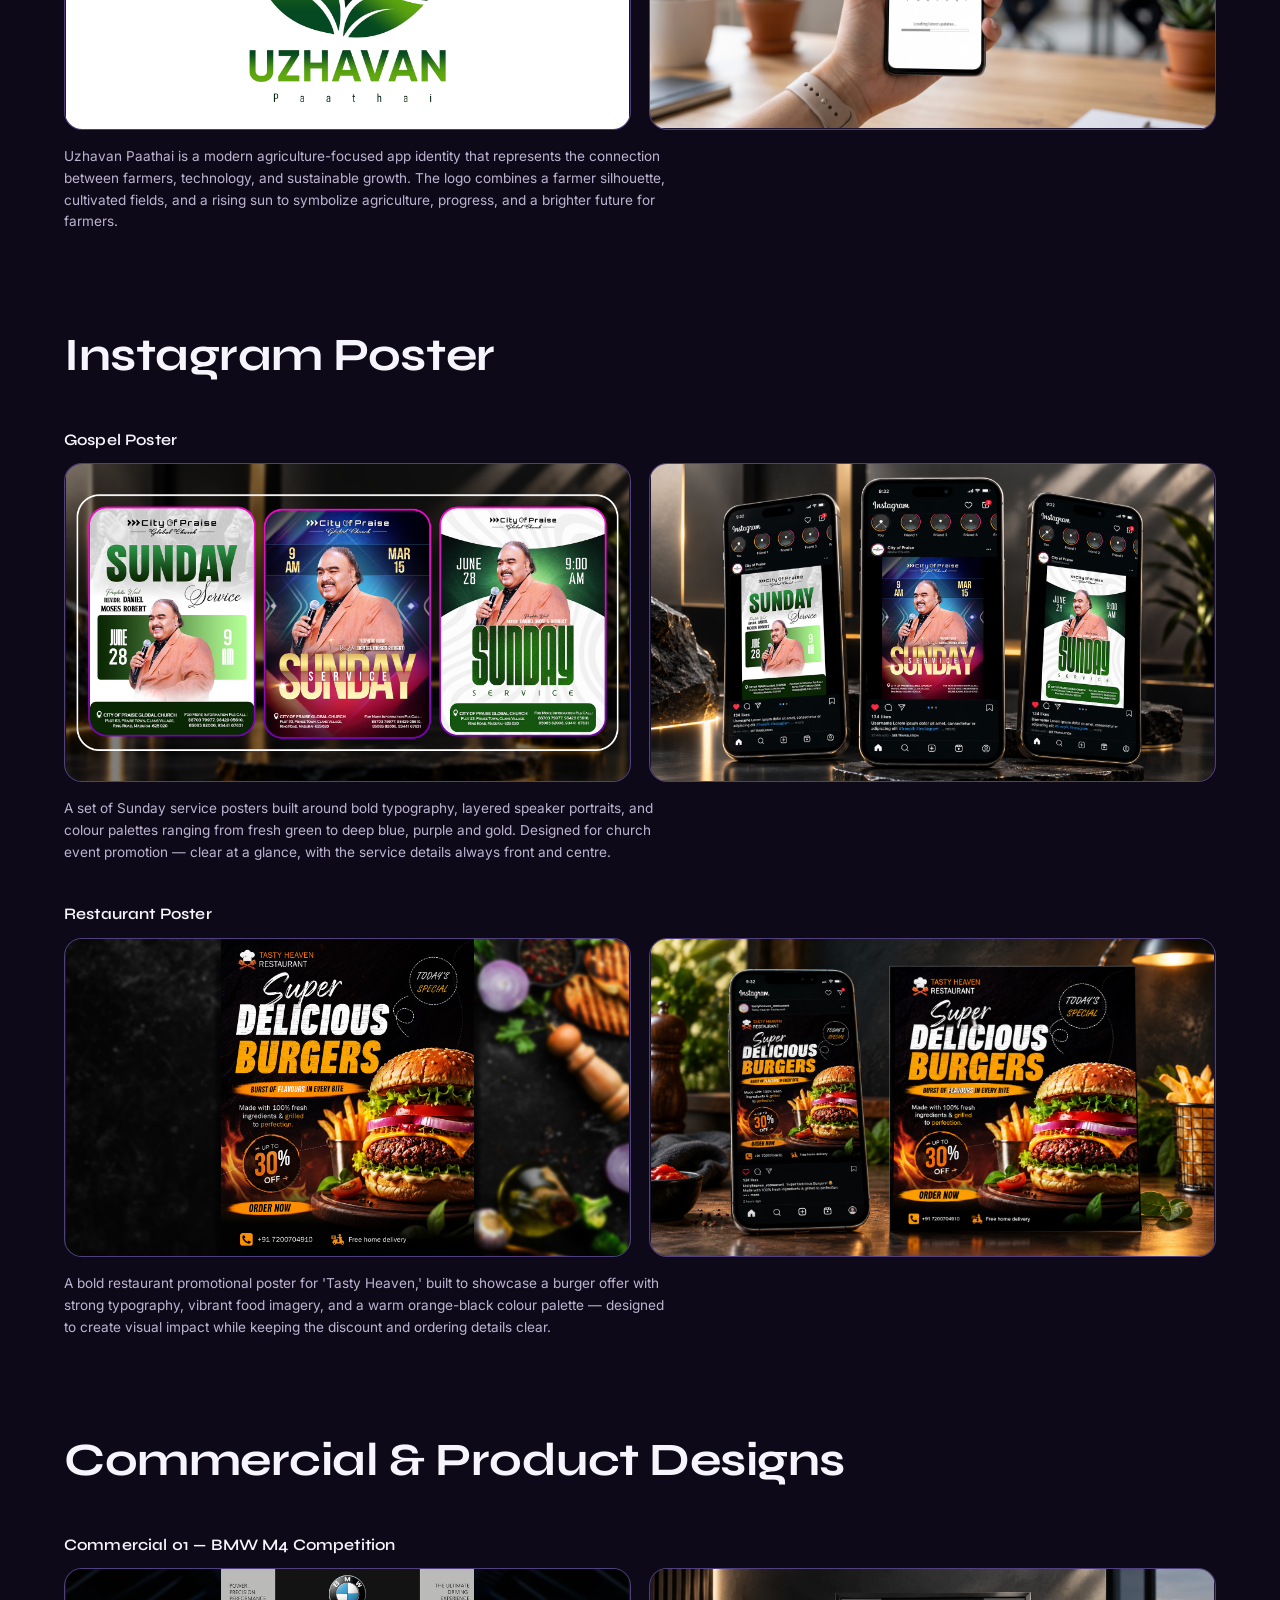
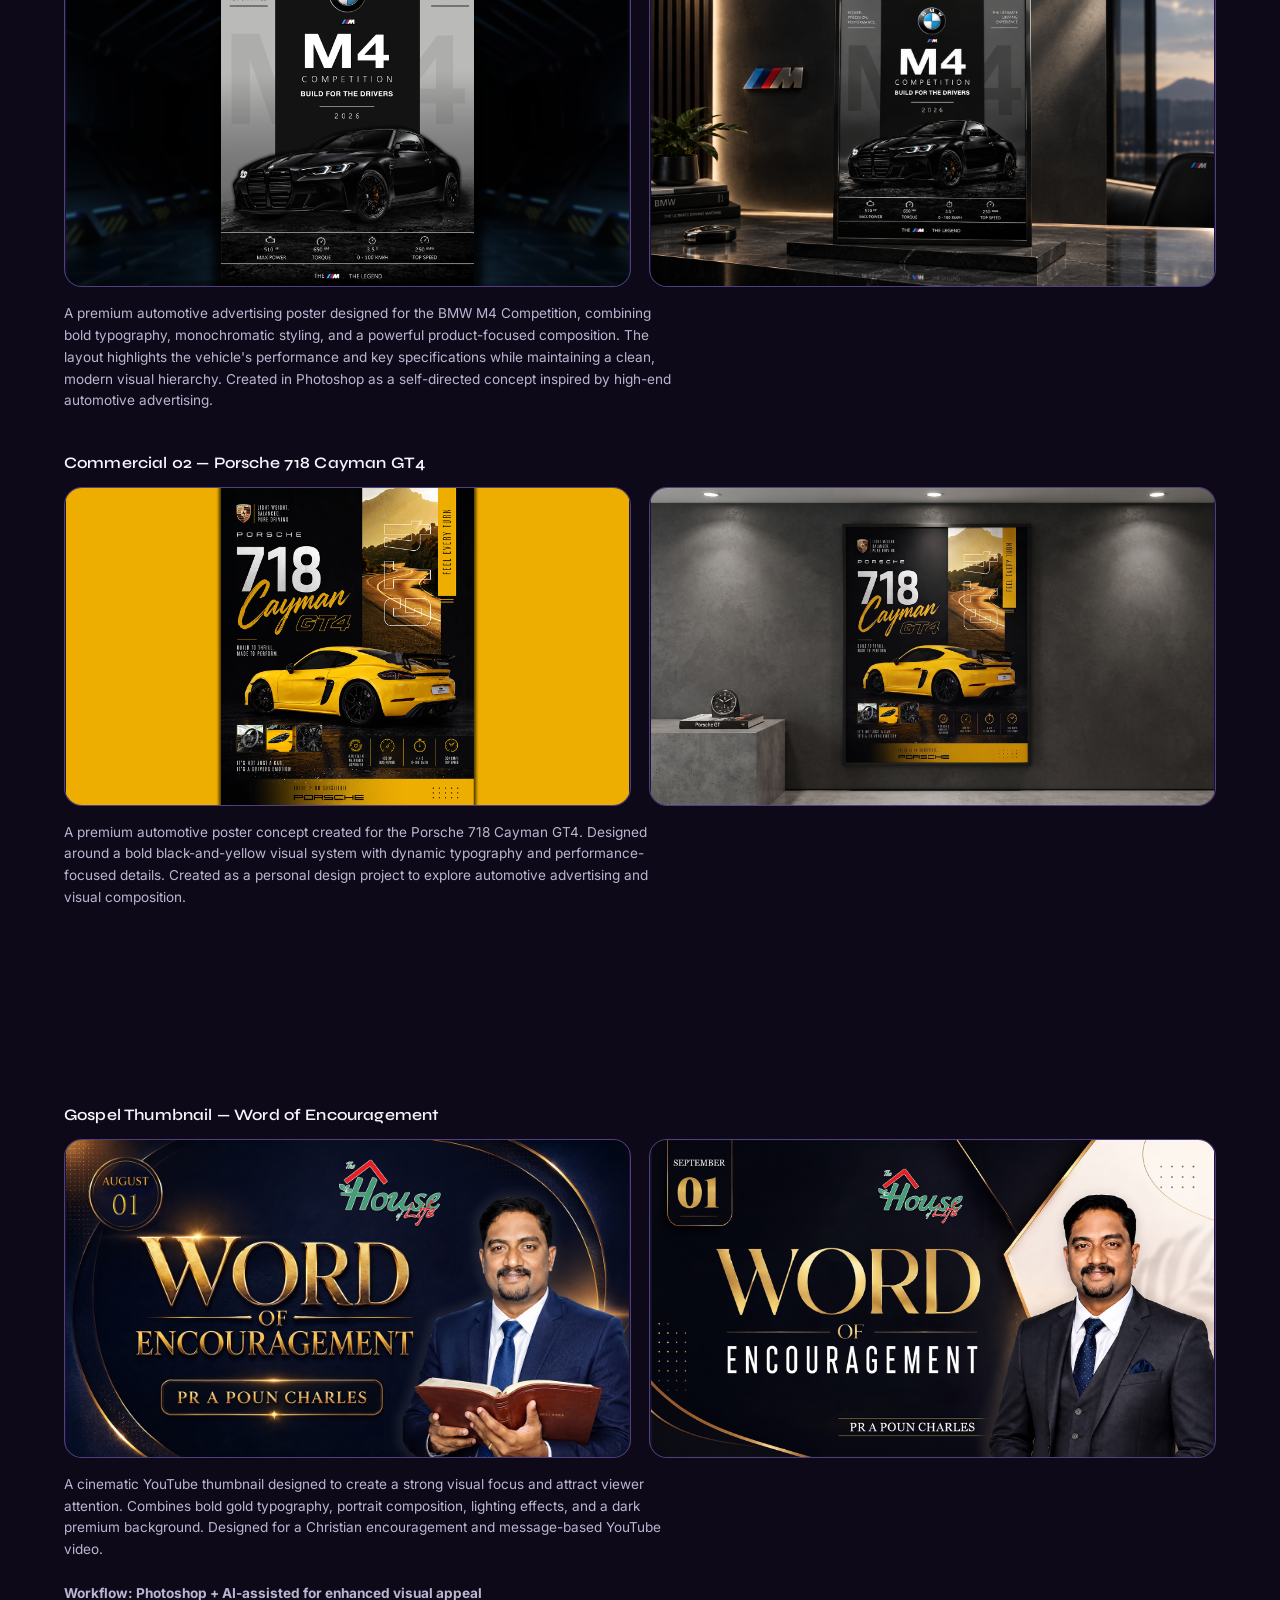
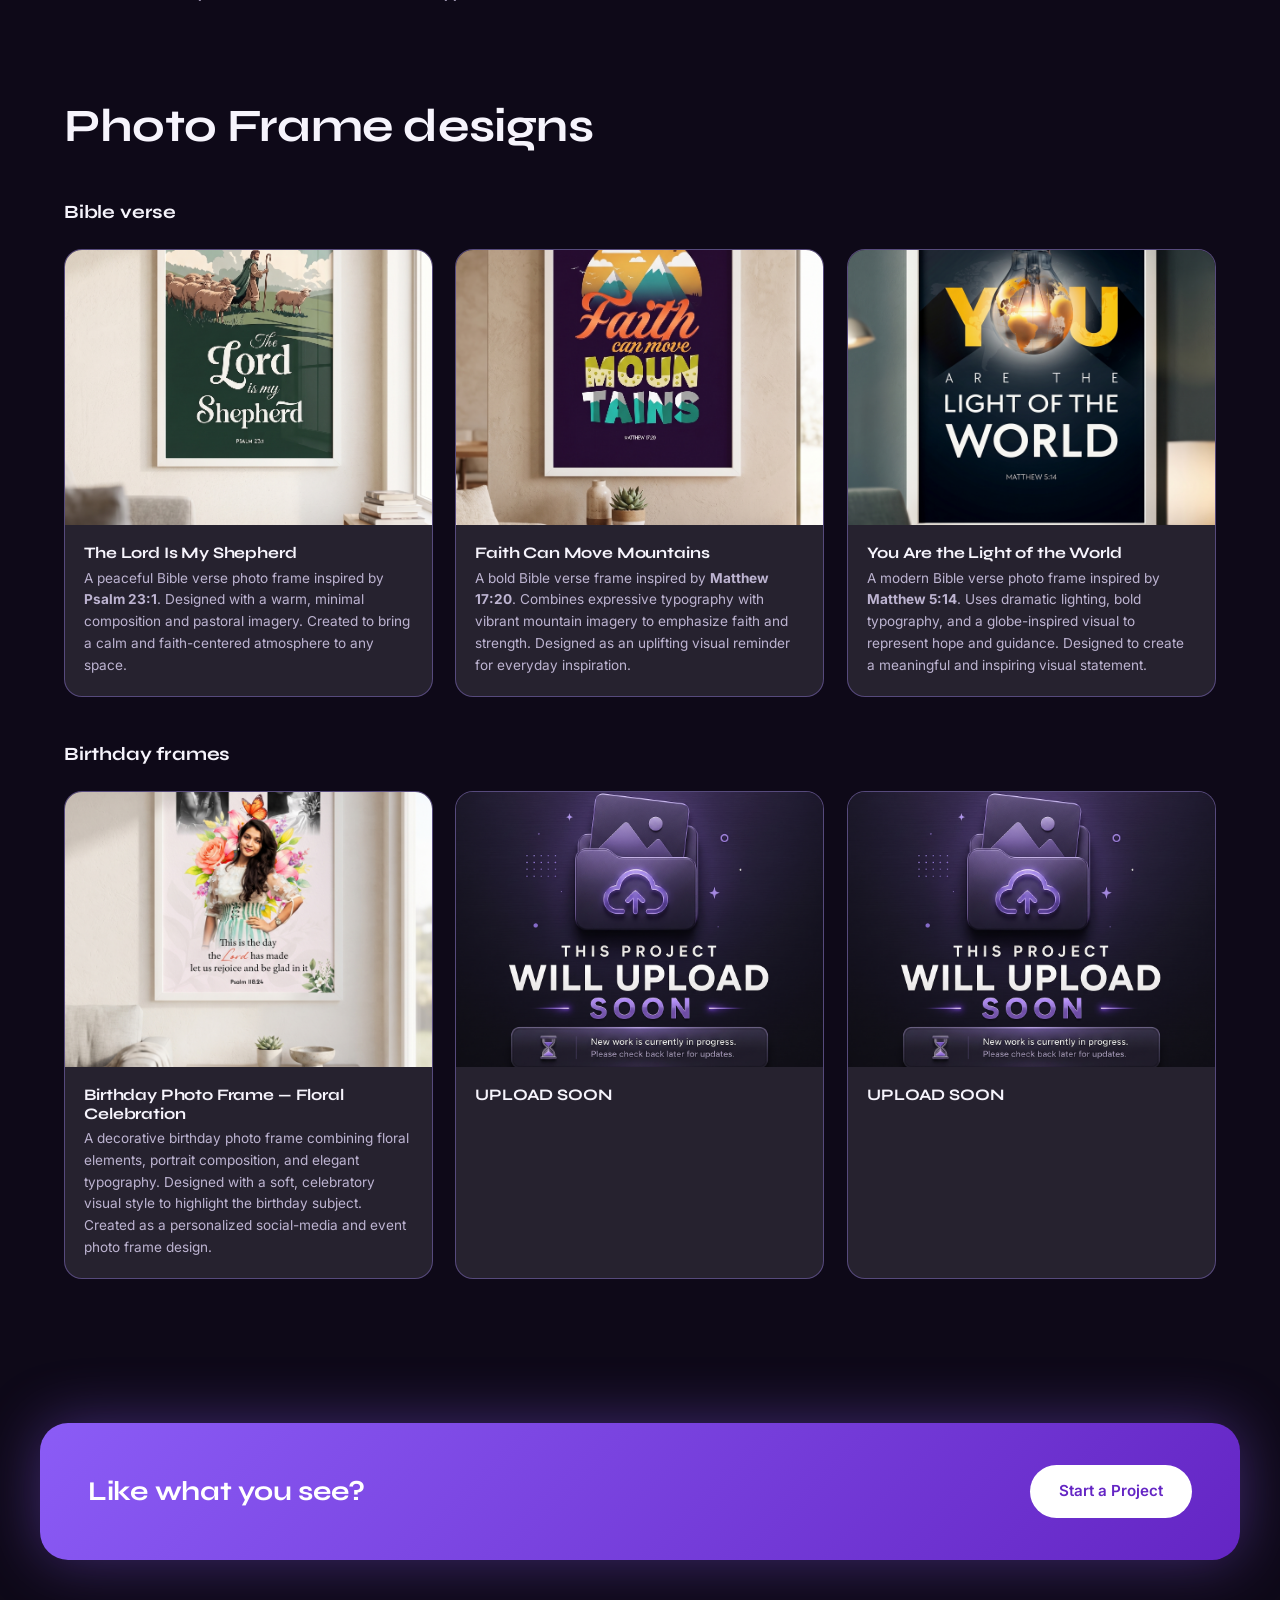
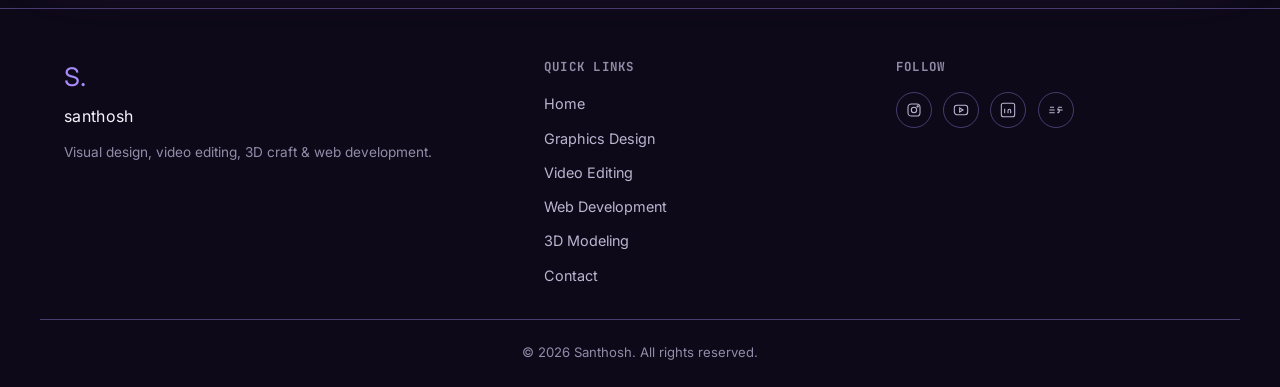
==== commit c43c8993: "Updated portfolio" ====
--- a/graphics.html
+++ b/graphics.html
@@ -205,12 +205,11 @@
           <h4 class="proj-title">Logo 05 — Uzhavan Paathai</h4>
           <div class="proj-mockups">
             <figure class="proj-mockup" data-category="logos" data-lightbox>
-              <img src="images\Uzhavan Paathai mock up 2.png" alt="Harris Construction logo mockup one" loading="lazy">
+              <img src="images\Uzhavan Paathai mock up 2.png" alt="Uzhavan Paathai logo mockup one" loading="lazy">
               <h4 class="sr-only">Uzhavan Paathai</h4>
             </figure>
             <figure class="proj-mockup" data-category="logos" data-lightbox>
-              <!-- Swap for a second Harris Construction mockup shot when ready -->
-              <img src="images\Uzhavan Paathai mock up 1.jpeg" alt="Harris Construction logo mockup two" loading="lazy">
+              <img src="images\Uzhavan Paathai mock up 1.jpeg" alt="Uzhavan Paathai logo mockup two" loading="lazy">
               <h4 class="sr-only">Uzhavan Paathai</h4>
             </figure>
           </div>
--- a/css/style.css
+++ b/css/style.css
@@ -819,6 +819,20 @@
 .card-link { color: var(--purple-300); font-weight: 600; font-size: 0.9rem; display: inline-flex; gap: 0.3rem; transition: gap var(--t-fast); }
 .card-link:hover { gap: 0.6rem; color: var(--white); }
 
+/* "What I Do" cards: the entire box is the click target, not just the
+   "Explore …" text. The link is stretched over the whole card with a
+   transparent ::after overlay (the card is already position: relative). */
+.skills-grid .tilt-card { cursor: pointer; }
+.skills-grid .card-link { overflow: hidden; }
+.skills-grid .card-link::after {
+  content: '';
+  position: absolute;
+  inset: 0;
+  border-radius: inherit;
+}
+.skills-grid .tilt-card:hover .card-link { gap: 0.6rem; color: var(--white); }
+body.has-custom-cursor .skills-grid .tilt-card { cursor: none; }
+
 
 /* ==================== 13. SERVICES ==================== */
 .services-grid { display: grid; grid-template-columns: repeat(3, 1fr); gap: 1.4rem; }
